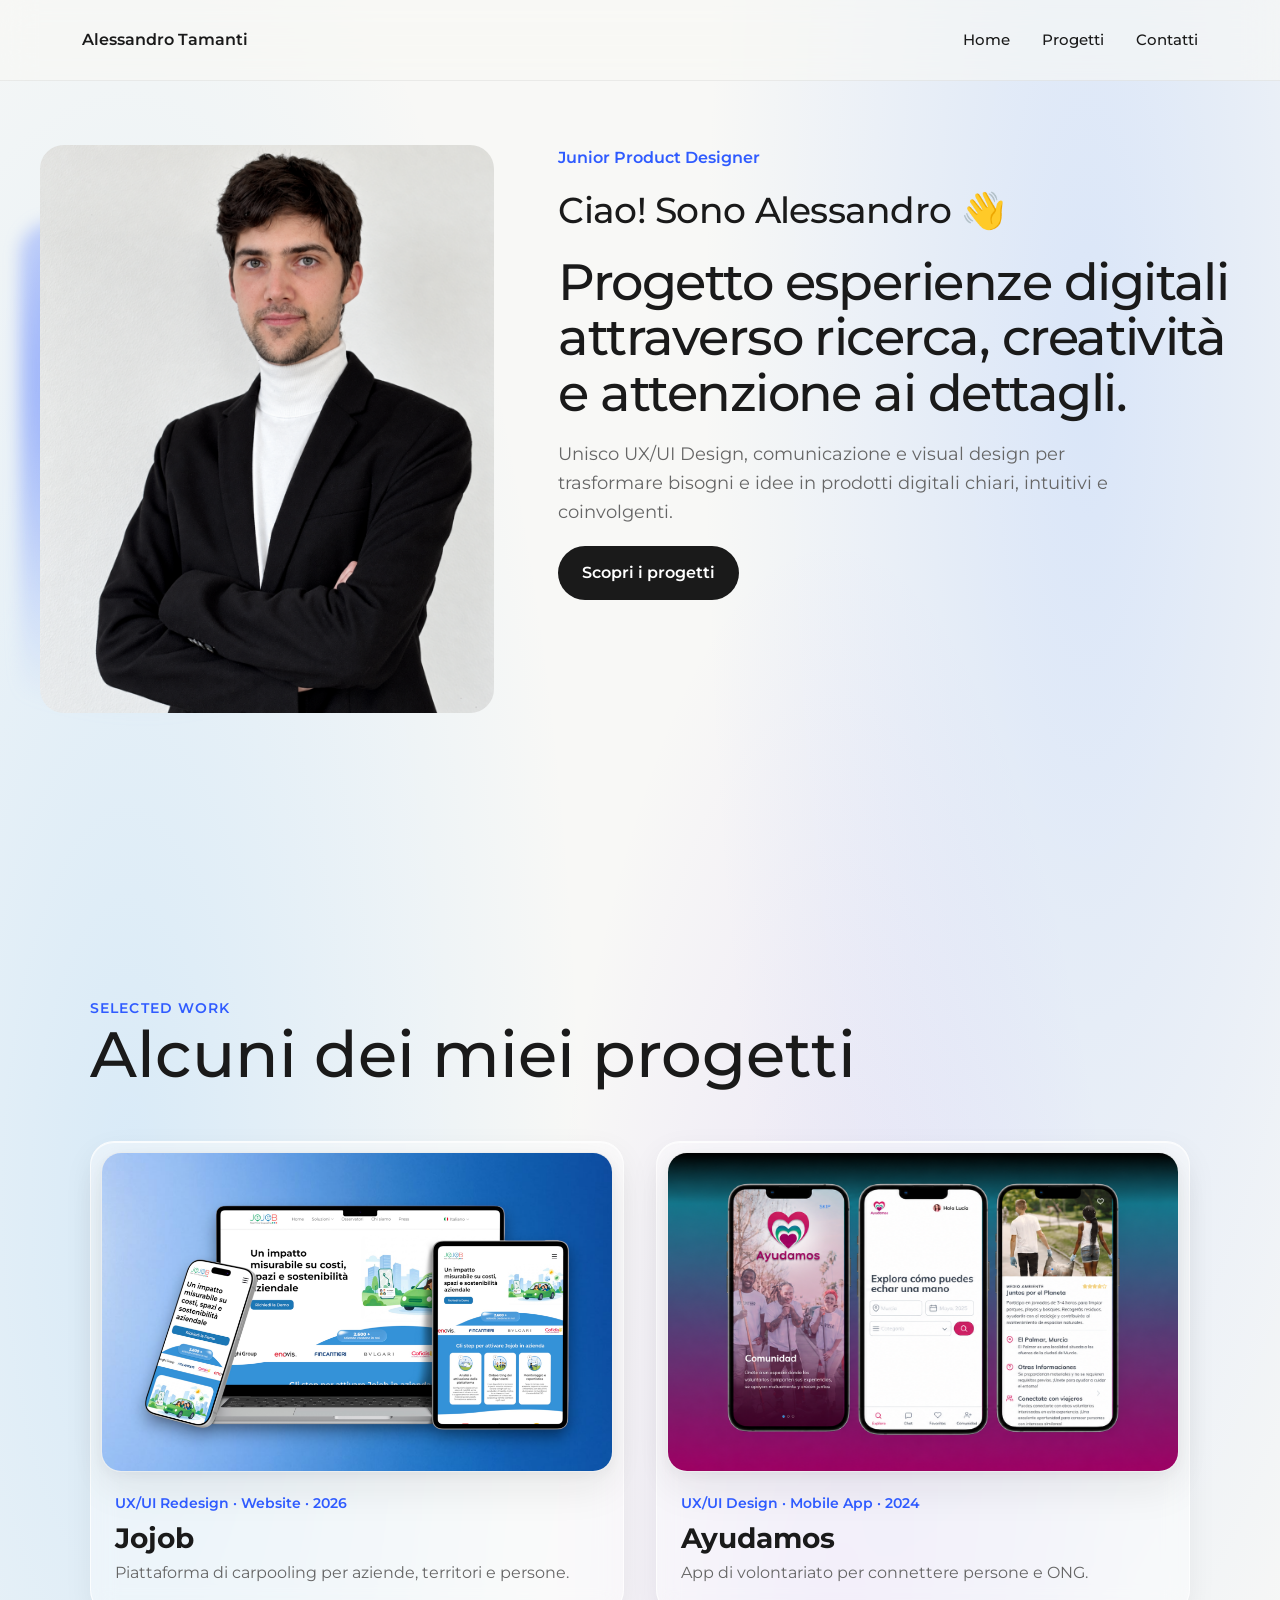
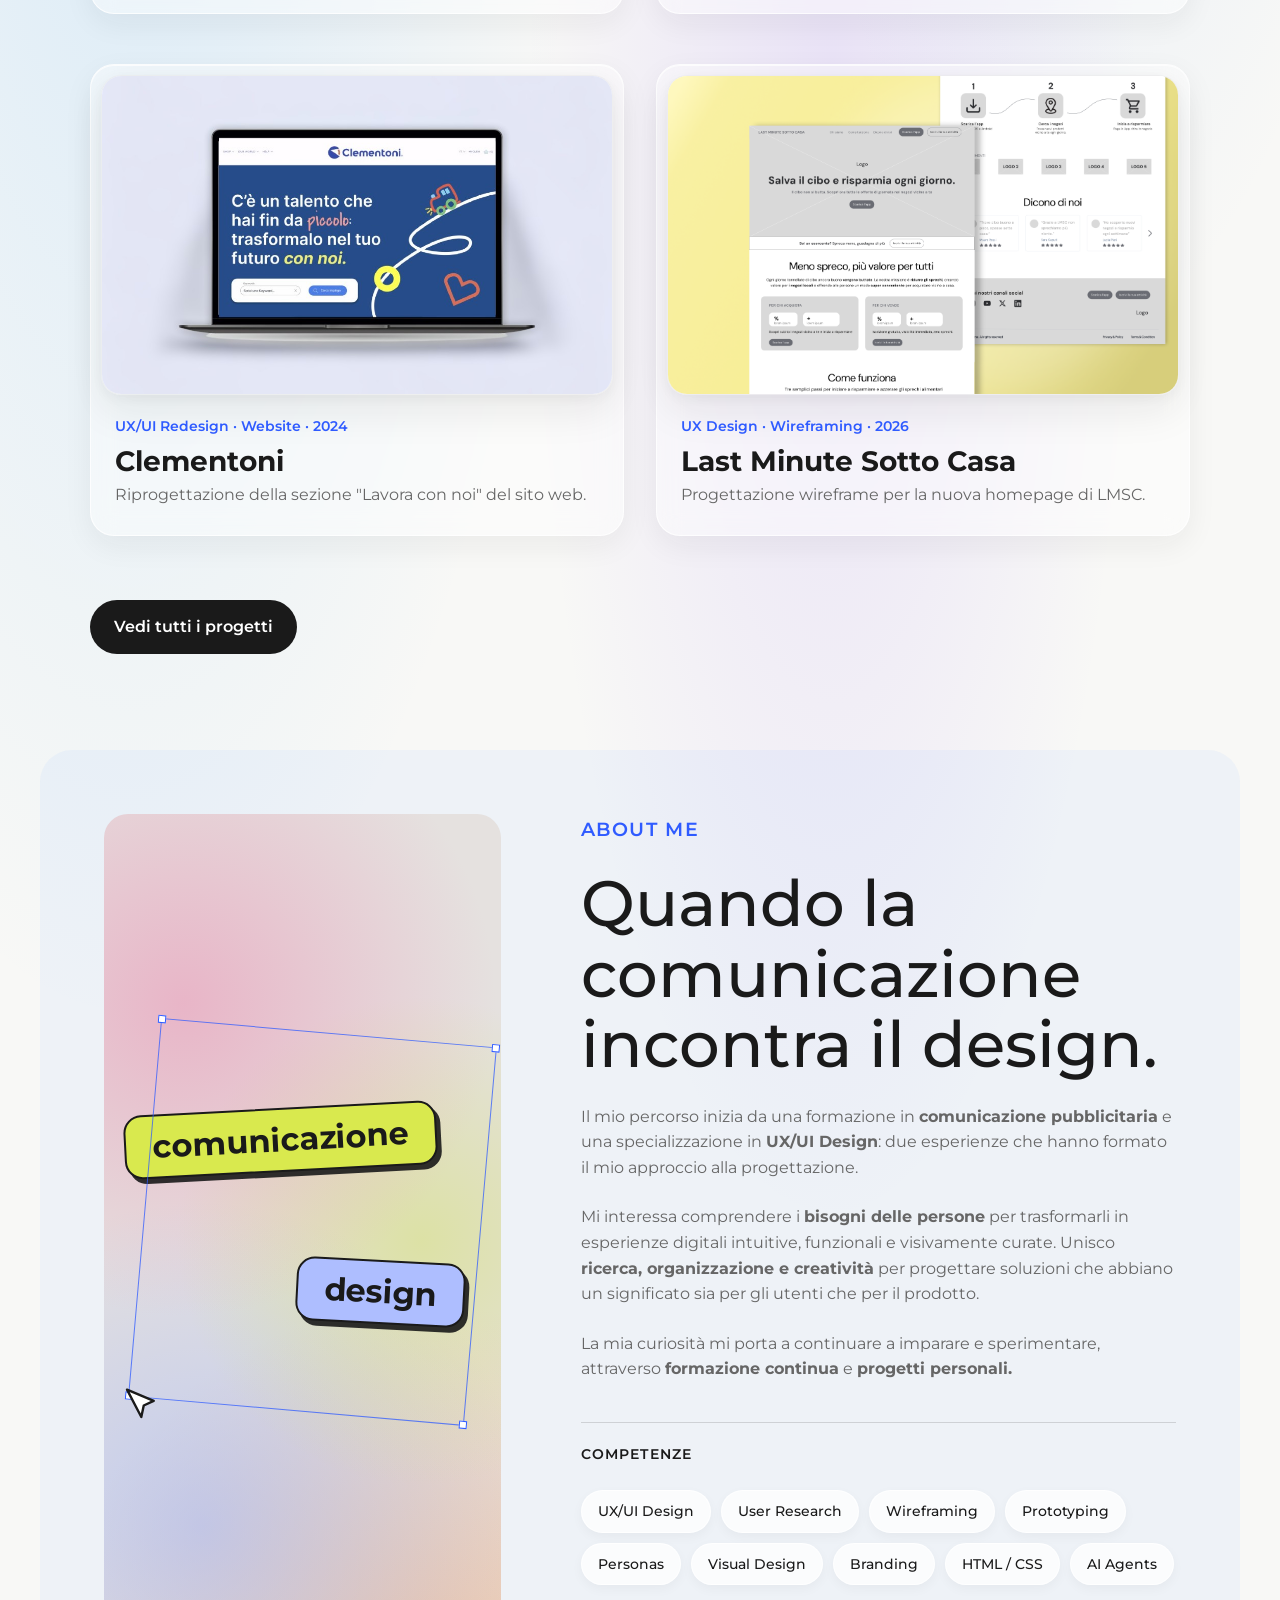
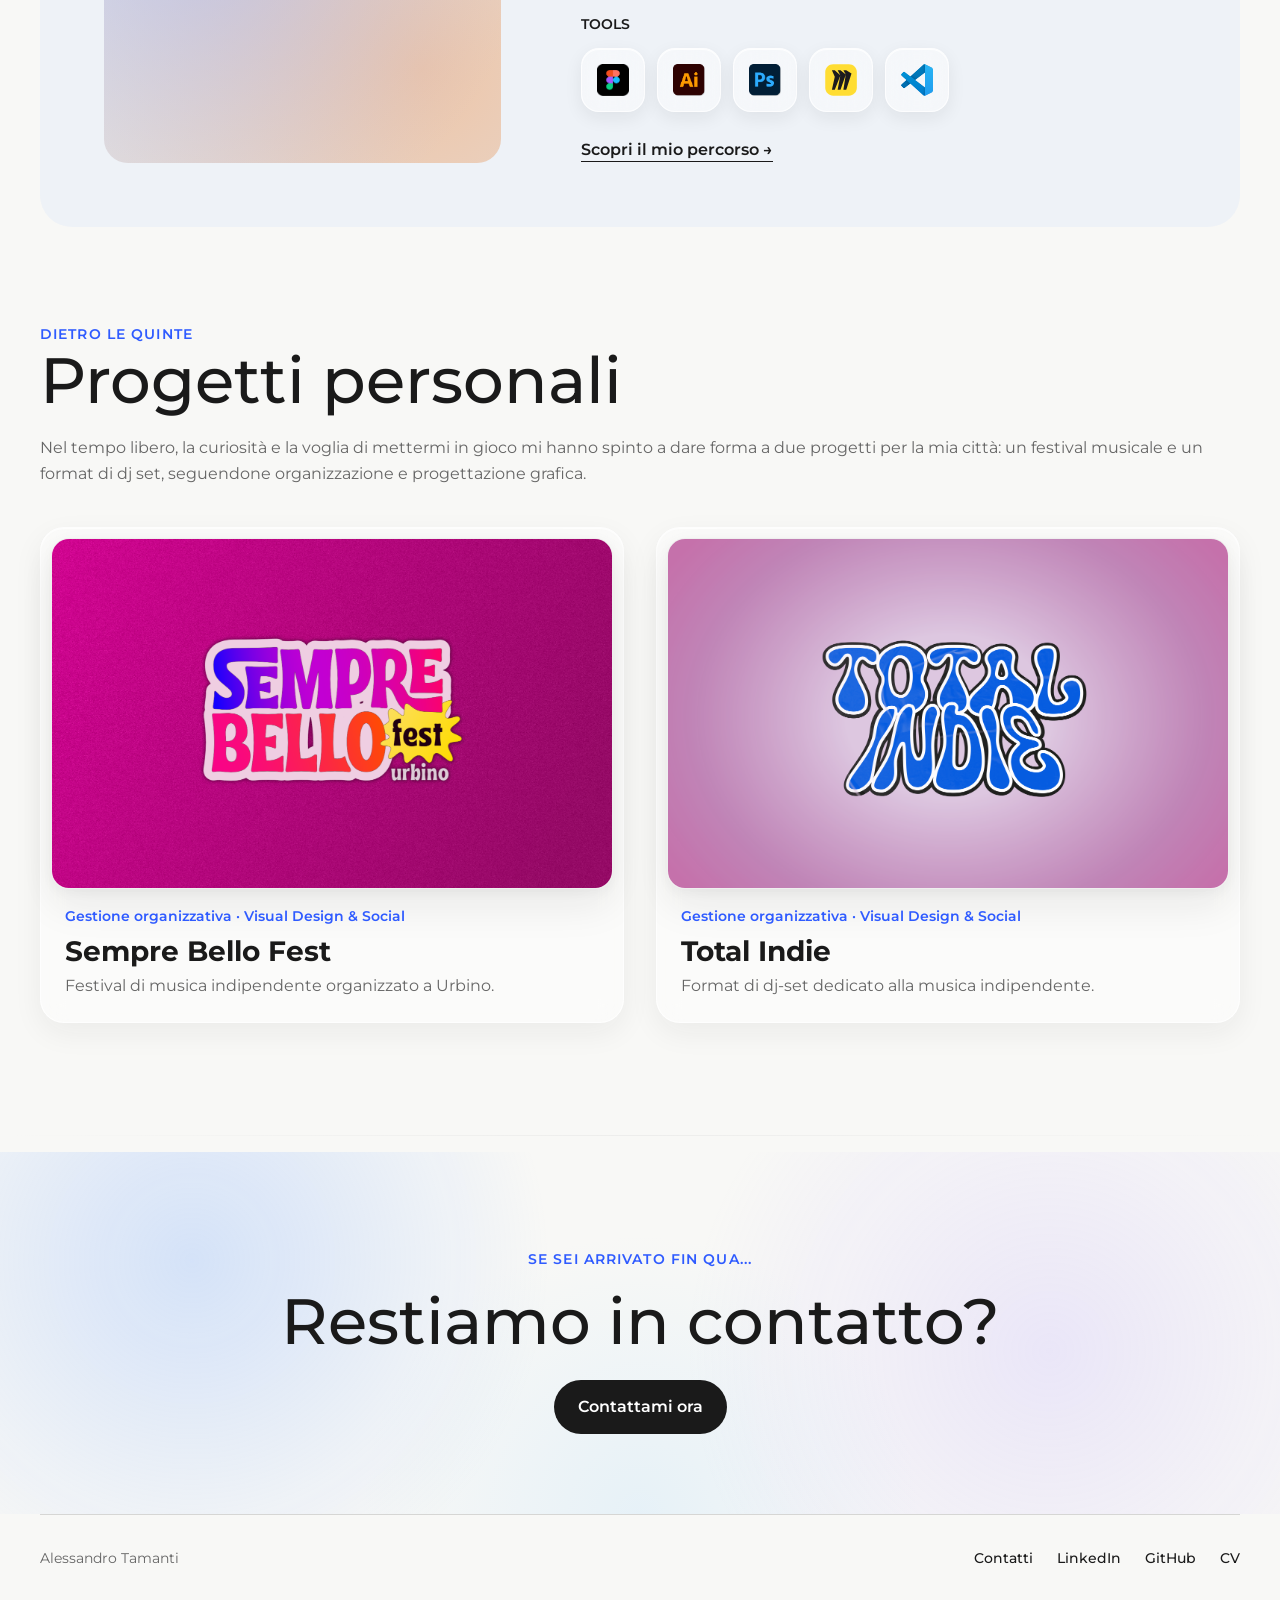
==== index.html @ 97c37323 "Prima versione portfolio" ====
<!DOCTYPE html>
<html lang="it">

<head>
    <meta charset="UTF-8">
    <meta name="viewport" content="width=device-width, initial-scale=1.0">

    <title>Alessandro Tamanti | Product Designer</title>

    <meta name="description"
        content="Portfolio di Alessandro Tamanti, Product Designer con background in comunicazione, UX/UI Design e visual communication.">

    <!-- Favicon -->
    <link rel="icon" type="image/png" href="favicon/favicon.svg">

    <!-- Bootstrap -->
    <link href="https://cdn.jsdelivr.net/npm/bootstrap@5.3.8/dist/css/bootstrap.min.css" rel="stylesheet">

    <!-- Il nostro CSS -->
    <link rel="stylesheet" href="css/style.css">

    <!-- Open Graph -->
    <meta property="og:title" content="Alessandro Tamanti | Product Designer">
    <meta property="og:description"
        content="Portfolio di Alessandro Tamanti, Product Designer con background in comunicazione e UX/UI Design.">
    <meta property="og:type" content="website">
    <meta property="og:image" content="images/og-image.jpg">
</head>

<body>

    <!-- HEADER -->
    <header>

       <nav>

    <div class="container">

        <a href="index.html" class="logo">
            Alessandro Tamanti
        </a>

        <input type="checkbox" id="menu-toggle" class="menu-checkbox">

         <label for="menu-toggle" class="menu-toggle" aria-label="Apri menu">
    <span class="menu-open">☰</span>
    <span class="menu-close">×</span>
</label>

        <div class="nav-links">
            <a href="index.html">Home</a>
            <a href="progetti.html">Progetti</a>
            <a href="contatti.html">Contatti</a>
        </div>

    </div>

</nav>

    </header>

    <!-- MAIN -->
    <main>

        <!-- HERO -->
<section class="hero">
           
    <div class="hero-image">
                <img src="immagini/foto-portfolio.png"; alt="Alessandro Tamanti">
            </div>

           
     <div class="hero-content">

    <p class="eyebrow">Junior Product Designer</p>

    <p class="hero-intro">
        Ciao! Sono Alessandro <span class="wave">👋</span>
    </p>

    <h1>
        Progetto esperienze digitali attraverso ricerca,
        creatività e attenzione ai dettagli.
    </h1>

    <p class="hero-description">
        Unisco UX/UI Design, comunicazione e visual design per trasformare
        bisogni e idee in prodotti digitali chiari, intuitivi e coinvolgenti.
    </p>

    <a href="progetti.html" class="button">
        Scopri i progetti
    </a>

</div>
        </section>

    </div>



        <!-- SELECTED PROJECTS -->
        <section class="selected-projects">

            <div class="section-heading">
                <p class="eyebrow">Selected work</p>

                <h2>
                    Alcuni dei miei progetti
                </h2>
            <br>
            <br>
            </div>


            <div class="projects-grid">

                <!-- JOJOB -->
                <article class="project-card">

                    <a href="progetti/jojob.html">

                        <div class="project-image">
                            <img src="immagini/mockup-jojob.png"
                                alt="Interfaccia del progetto Jojob">
                        </div>

                        <div class="project-info">

                            <p class="project-category">
                                UX/UI Redesign · Website · 2026
                            </p>

                            <h3>
                               <strong>Jojob</strong> 
                            </h3>

                            <p>
                                Piattaforma di carpooling per aziende, territori e persone.
                            </p>

                        </div>

                    </a>

                </article>


                <!-- AYUDAMOS -->
                <article class="project-card">

                    <a href="progetti/ayudamos.html">

                        <div class="project-image">
                            <img src="immagini/ayudamos-mockup.png"
                                alt="Interfaccia del progetto Ayudamos">
                        </div>

                        <div class="project-info">

                            <p class="project-category">
                                UX/UI Design · Mobile App · 2024
                            </p>

                            <h3>
                                <strong>Ayudamos</strong>
                            </h3>

                            <p>
                                App di volontariato per connettere persone e ONG.
                            </p>

                        </div>

                    </a>

                </article>


                <!-- CLEMENTONI -->
                <article class="project-card">

                    <a href="progetti/clementoni.html">

                        <div class="project-image">
                            <img src="immagini/clementoni-mockup1.png"
                                alt="Interfaccia del progetto Clementoni">
                        </div>

                        <div class="project-info">

                            <p class="project-category">
                                UX/UI Redesign · Website · 2024
                            </p>

                            <h3>
                                <strong>Clementoni</strong>
                            </h3>

                            <p>
                                Riprogettazione della sezione "Lavora con noi" del sito web.
                            </p>

                        </div>

                    </a>

                </article>


                <!-- LMSC -->
                <article class="project-card">

                    <a href="progetti/lmsc.html">

                        <div class="project-image">
                            <img src="immagini/LMSC-mockup.png"
                                alt="Interfaccia del progetto LMSC">
                        </div>

                        <div class="project-info">

                            <p class="project-category">
                                UX Design · Wireframing · 2026
                            </p>

                            <h3>
                                <strong>Last Minute Sotto Casa</strong> 
                            </h3>

                            <p>
                                Progettazione wireframe per la nuova homepage di LMSC.
                            </p>

                        </div>

                    </a>

                </article>

            </div>

            <div class="section-button">
                <a href="progetti.html" class="button">
                    Vedi tutti i progetti
                </a>
            </div>

        </section>


        <!-- ABOUT -->
        <section class="about">

            <div class="about-visual">

    <div class="about-tag about-tag-communication">
        comunicazione
    </div>

    <div class="about-tag about-tag-design">
        design
    </div>

    <div class="about-cursor" aria-hidden="true">
        <svg viewBox="0 0 32 32">
            <path
                d="M5 3L25 17L16 19L12 28L5 3Z"
                fill="white"
                stroke="#1A1A1A"
                stroke-width="2"
                stroke-linejoin="round"
            />
        </svg>
    </div>

    <div class="figma-selection" aria-hidden="true">
        <span></span>
        <span></span>
        <span></span>
        <span></span>
    </div>

</div>

            <div class="about-content">

                <p class="eyebrow">About me</p>

                <h2>
                Quando la comunicazione incontra il design.
                </h2>

                <p>
                    Il mio percorso inizia da una formazione in <strong>comunicazione pubblicitaria</strong> e una specializzazione in <strong>UX/UI Design</strong>: due esperienze che hanno formato il mio approccio alla progettazione.
                </p>

                <p>
                    Mi interessa comprendere i <strong>bisogni delle persone</strong> per trasformarli
                    in esperienze digitali intuitive, funzionali e visivamente curate.
                    Unisco <strong>ricerca, organizzazione e creatività</strong> per progettare soluzioni
                    che abbiano un significato sia per gli utenti che per il prodotto.
                </p>

                <p>
                    La mia curiosità mi porta a continuare a imparare e sperimentare,
                    attraverso <strong>formazione continua</strong> e <strong>progetti personali.</strong>
                </p>


                <!-- SKILLS INSERITE NELL'ABOUT -->

                <div class="skills">

    <h3>Competenze</h3>

    <div class="about-skills">
        <span class="skill-chip">UX/UI Design</span>
        <span class="skill-chip">User Research</span>
        <span class="skill-chip">Wireframing</span>
        <span class="skill-chip">Prototyping</span>
        <span class="skill-chip">Personas</span>
        <span class="skill-chip">Visual Design</span>
        <span class="skill-chip">Branding</span>
        <span class="skill-chip">HTML / CSS</span>
        <span class="skill-chip">AI Agents</span>
    </div>

    <div class="about-tools">

    <p class="tools-title">TOOLS</p>

    <div class="tools-list">

        <div class="tool-icon">
            <img src="immagini/figma-icon.png" alt="Figma">
        </div>

        <div class="tool-icon">
            <img src="immagini/illustrator-icon.png" alt="Adobe Illustrator">
        </div>

        <div class="tool-icon">
            <img src="immagini/photoshop-icon.png" alt="Adobe Photoshop">
        </div>

        <div class="tool-icon">
            <img src="immagini/Miro-Icon.svg" alt="Miro">
        </div>

        <div class="tool-icon">
            <img src="immagini/VSC-icon.svg" alt="Visual Studio Code">
        </div>

    </div>

    <br>

</div>

                <a href="cv.html" class="text-link">
                    Scopri il mio percorso →
                </a>

            </div>

        </section>


</div>


        <!-- PERSONAL PROJECTS -->
<section class="personal-projects">

    <div class="section-heading">

        <p class="eyebrow">Dietro le quinte</p>

        <h2>
        Progetti personali
        </h2>

        <p>
            Nel tempo libero, la curiosità e la voglia di mettermi in gioco mi hanno spinto a dare forma a due progetti per la mia città: un festival musicale e un format di dj set, seguendone organizzazione e progettazione grafica.
        </p>


    </div>


    <div class="personal-projects-grid">

        <!-- SEMPRE BELLO FEST -->
        <article class="personal-project-card">
            

            <div class="personal-project-image">
                <img
                    src="immagini/semprebello-fest-23.png"
                    alt="Sempre Bello Fest">
            </div>

            <div class="personal-project-info">

                <p class="project-category">
                    Gestione organizzativa · Visual Design & Social
                </p>

                <h3>
                    <strong>Sempre Bello Fest</strong>
                </h3>

                <p>
                    Festival di musica indipendente organizzato a Urbino.
                </p>

            </div>

        </article>


        <!-- TOTAL INDIE -->
        <article class="personal-project-card">
    

            <div class="personal-project-image">
                <img
                    src="immagini/total-indie-24.png"
                    alt="Total Indie">
            </div>

            <div class="personal-project-info">

                <p class="project-category">
                Gestione organizzativa · Visual Design & Social
                </p>

                <h3>
                   <strong>Total Indie</strong> 
                </h3>

                <p>
                    Format di dj-set dedicato alla musica indipendente.
            
                </p>

            </div>

        </article>

    </div>

</section>

 <hr class="hr-sfumata">

        <!-- CTA -->
        <section class="contact-cta">

            <p class="eyebrow">Se sei arrivato fin qua...</p>

            <h2> Restiamo in contatto? </h2>

            <a href="contatti.html" class="button">
                Contattami ora
            </a>

        </section>

    </main>


    <!-- FOOTER -->
    <footer class="footer">

    <div class="footer-content">

        <p class="footer-copyright">
        Alessandro Tamanti
        </p>

        <div class="footer-links">
            <a href="contatti.html">Contatti</a>

            <a
                href="https://www.linkedin.com/in/alessandro-tamanti-885a18277/"
                target="_blank"
                rel="noopener noreferrer">
                LinkedIn
            </a>

            <a href="#" target="_blank" rel="noopener noreferrer">
                GitHub
            </a>

            <a href="documents/cv-alessandro-tamanti.pdf" download>
                CV
            </a>
        </div>

    </div>

</footer>
---- css/style.css ----
@import url("https://fonts.googleapis.com/css2?family=Montserrat:wght@400;500;600;700&display=swap");
/* =========================
   VARIABILI
   ========================= */
/* =========================
   RESET
   ========================= */
* {
  margin: 0;
  padding: 0;
  box-sizing: border-box;
}

html {
  scroll-behavior: smooth;
}

header {
  position: sticky;
  top: 0;
  z-index: 1000;
  background-color: rgba(248, 248, 246, 0.6);
  backdrop-filter: blur(16px);
  -webkit-backdrop-filter: blur(16px);
  border-bottom: 1px solid rgba(26, 26, 26, 0.06);
}

body {
  font-family: "Montserrat", sans-serif;
  color: #1A1A1A;
  /* =========================
  CONTACT PAGE
  ========================= */
}
body .contact-page {
  width: min(100% - 40px, 1200px);
  margin-inline: auto;
  min-height: calc(100vh - 80px);
  display: grid;
  grid-template-columns: 1fr 1fr;
  align-items: center;
  gap: 80px;
  padding: 80px 0;
}
body {
  /* COLONNA SINISTRA */
}
body .contact-intro {
  display: flex;
  flex-direction: column;
  align-items: flex-start;
}
body .contact-intro .eyebrow {
  margin-bottom: 12px;
}
body .contact-intro h1 {
  font-size: clamp(2.75rem, 4vw, 4rem);
  line-height: 1.08;
  letter-spacing: -0.03em;
  margin-bottom: 20px;
}
body .contact-description {
  max-width: 520px;
  font-size: 1.25rem;
  line-height: 1.55;
}
body {
  /* COLONNA DESTRA */
}
body .contact-details {
  display: flex;
  flex-direction: column;
  align-items: flex-start;
  gap: 32px;
}
body .contact-item {
  display: flex;
  flex-direction: column;
  gap: 6px;
}
body .contact-label {
  color: #2F5BFF;
  font-size: 0.875rem;
  font-weight: 600;
  text-transform: uppercase;
  letter-spacing: 0.08em;
}
body .contact-item a {
  color: #1A1A1A;
  font-size: 1.5rem;
  font-weight: 600;
  line-height: 1.25;
  letter-spacing: -0.02em;
  transition: color 0.2s ease;
}
body .contact-item a:hover {
  color: #2F5BFF;
}
body .contact-details .button {
  margin-top: 8px;
}
body {
  /* =========================
     CONTACT PAGE - MOBILE
     ========================= */
}
@media (max-width: 767px) {
  body .contact-page {
    min-height: auto;
    display: flex;
    flex-direction: column;
    align-items: stretch;
    gap: 56px;
    padding: 64px 0 80px;
  }
  body .contact-intro h1 {
    font-size: 2.75rem;
  }
  body .contact-description {
    font-size: 1.125rem;
  }
  body .contact-item a {
    font-size: 1.4rem;
  }
}
body {
  background: radial-gradient(ellipse at 85% 8%, rgba(120, 170, 255, 0.24) 0%, transparent 25%), radial-gradient(ellipse at 10% 25%, rgba(71, 170, 255, 0.18) 0%, transparent 28%), radial-gradient(ellipse at 65% 35%, rgba(139, 92, 246, 0.14) 0%, transparent 26%), #F8F8F6;
  font-size: 16px;
  line-height: 1.6;
}

img {
  max-width: 100%;
  display: block;
}

a {
  color: inherit;
  text-decoration: none;
}

/* =========================
   CONTAINER
   ========================= */
.container {
  width: min(100% - 40px, 1200px);
  margin-inline: auto;
}

/* =========================
   TIPOGRAFIA
   ========================= */
h1,
h2,
h3,
p {
  margin: 0;
}

h1,
h2,
h3 {
  line-height: 1.1;
}

h1 {
  font-size: clamp(3rem, 7vw, 6.5rem);
}

h2 {
  font-size: clamp(2.2rem, 5vw, 4rem);
}

h3 {
  font-size: 1.5rem;
}

p {
  color: #666666;
}

/* =========================
   BUTTON
   ========================= */
.button {
  display: inline-block;
  padding: 14px 24px;
  background-color: #1A1A1A;
  color: #FFFFFF;
  border-radius: 50px;
  font-weight: 600;
  transition: transform 0.2s ease, background-color 0.2s ease;
}

.button:hover {
  transform: translateY(-2px);
  background-color: #2F5BFF;
}

/* =========================
   EYEBROW
   ========================= */
.eyebrow {
  color: #2F5BFF;
  font-size: 0.875rem;
  font-weight: 600;
  text-transform: uppercase;
  letter-spacing: 0.08em;
}

/* =========================
   NAVBAR
   ========================= */
nav .container {
  min-height: 80px;
  display: flex;
  align-items: center;
  justify-content: space-between;
}

.logo {
  font-size: 1rem;
  font-weight: 600;
  white-space: nowrap;
}

.nav-links {
  display: flex;
  align-items: center;
  gap: 32px;
}

.nav-links a {
  font-size: 0.95rem;
  font-weight: 500;
  transition: color 0.2s ease;
}

.nav-links a:hover {
  color: #2F5BFF;
}

.menu-toggle {
  display: none;
  border: none;
  background: none;
  font-size: 1.5rem;
  cursor: pointer;
}

.menu-checkbox {
  display: none;
}

.menu-close {
  display: none;
}

/* =========================
   NAVBAR - MOBILE
   ========================= */
@media (max-width: 767px) {
  nav .container {
    min-height: 64px;
    position: relative;
  }
  .logo {
    font-size: 0.95rem;
  }
  .menu-toggle {
    display: flex;
    align-items: center;
    justify-content: center;
    font-size: 1.75rem;
    line-height: 1;
    cursor: pointer;
  }
  .nav-links {
    display: none;
    position: absolute;
    top: 64px;
    left: 0;
    width: 100%;
    flex-direction: column;
    align-items: flex-start;
    gap: 8px;
    padding: 16px 0 24px;
    background-color: #F8F8F6;
  }
  .nav-links a {
    width: 100%;
    padding: 12px 0;
    font-size: 1.125rem;
    font-weight: 500;
  }
  .menu-checkbox:checked ~ .nav-links {
    display: flex;
  }
  .menu-checkbox:checked + .menu-toggle .menu-open {
    display: none;
  }
  .menu-checkbox:checked + .menu-toggle .menu-close {
    display: inline;
  }
}
/* =========================
   HERO - MOBILE
   ========================= */
@media (max-width: 767px) {
  .hero {
    min-height: auto;
    grid-template-columns: 1fr;
    gap: 40px;
    padding: 40px 0 64px;
  }
  .hero-content {
    order: 1;
    gap: 20px;
  }
  .hero-image {
    order: 2;
    aspect-ratio: 4/3;
    border-radius: 16px;
  }
  .hero h1 {
    font-size: clamp(2.5rem, 11vw, 3.5rem);
  }
  .hero-description {
    font-size: 1rem;
  }
}
/* =========================
   HERO
   ========================= */
.hero {
  width: min(100% - 40px, 1200px);
  margin-inline: auto;
  min-height: calc(100vh - 80px);
  display: grid;
  grid-template-columns: 0.8fr 1.2fr;
  align-items: start;
  padding-top: 80px;
  gap: 64px;
  padding: 64px 0;
}

.hero .eyebrow {
  text-transform: none;
  letter-spacing: 0;
  font-size: 1rem;
}

.hero-image {
  position: relative;
  width: 100%;
  aspect-ratio: 4/5;
  overflow: visible;
  border-radius: 24px;
}

.hero-image::before {
  content: "";
  position: absolute;
  width: 90%;
  height: 90%;
  left: -20px;
  bottom: -20px;
  border-radius: 32px;
  background: radial-gradient(circle at 30% 30%, rgba(47, 91, 255, 0.55), rgba(140, 170, 255, 0.25) 55%, transparent 75%);
  filter: blur(8px);
  z-index: -1;
}

.hero-image img {
  width: 100%;
  height: 100%;
  -o-object-fit: cover;
     object-fit: cover;
  border-radius: 24px;
}

.hero-content {
  display: flex;
  flex-direction: column;
  align-items: flex-start;
  gap: 20px;
}

.hero-intro {
  font-size: clamp(1.75rem, 2.8vw, 2.75rem);
  font-weight: 500;
  line-height: 1.1;
  letter-spacing: -0.02em;
  margin-bottom: 4px;
  color: #1A1A1A;
}

.hero h1 {
  font-size: clamp(2.75rem, 4vw, 4rem);
  max-width: 800px;
  letter-spacing: -0.03em;
  line-height: 1.08;
}

.hero-description {
  max-width: 600px;
  font-size: 1.125rem;
}

@media (max-width: 767px) {
  .hero {
    display: flex;
    flex-direction: column;
    gap: 40px;
  }
  .hero-content {
    order: 1;
  }
  .hero-image {
    order: 2;
  }
}
/* =========================
   SELECTED PROJECTS
   ========================= */
.selected-projects {
  width: min(100% - 40px, 1100px);
  margin-inline: auto;
  padding-top: 96px;
  padding-bottom: 96px;
}

.project-card {
  padding: 10px;
  border-radius: 24px;
  background: rgba(255, 255, 255, 0.42);
  border: 1px solid rgba(255, 255, 255, 0.75);
  backdrop-filter: blur(12px);
  -webkit-backdrop-filter: blur(12px);
  box-shadow: inset 0 1px 0 rgba(255, 255, 255, 0.8), 0 10px 30px rgba(26, 26, 26, 0.06);
  transition: transform 0.3s ease, box-shadow 0.3s ease;
}

.projects-grid {
  display: grid;
  grid-template-columns: repeat(2, 1fr);
  gap: 50px 32px;
}

.project-card a {
  display: block;
}

.project-image {
  border-radius: 18px;
  margin-bottom: 0;
}

.project-image img {
  width: 100%;
  height: 100%;
  -o-object-fit: cover;
     object-fit: cover;
  transition: transform 0.4s ease;
}

.project-info {
  padding: 0 14px 18px;
}

.project-category {
  color: #2F5BFF;
  font-size: 0.875rem;
  font-weight: 600;
  margin-bottom: 8px;
}

.project-info h3 {
  font-size: 1.75rem;
  line-height: 1.15;
  margin-bottom: 6px;
}

.project-info p:last-child {
  max-width: 520px;
  line-height: 1.6;
}

.project-card:hover .project-image img {
  transform: translateY(-4px);
  box-shadow: 0 8px 20px rgba(26, 26, 26, 0.06), 0 24px 50px rgba(26, 26, 26, 0.12);
}

.project-card:hover {
  transform: translateY(-4px);
  box-shadow: 0 14px 40px rgba(26, 26, 26, 0.1);
}

.project-card:hover .project-image img {
  transform: scale(1.025);
}

.section-button {
  margin-top: 64px;
}

/* =========================
   SELECTED PROJECTS - MOBILE
   ========================= */
@media (max-width: 767px) {
  .selected-projects {
    padding-top: 64px;
    padding-bottom: 64px;
  }
  .section-heading {
    margin-bottom: 40px;
  }
  .projects-grid {
    grid-template-columns: 1fr;
    gap: 48px;
  }
  .project-image {
    border-radius: 16px;
    margin-bottom: 20px;
  }
  .project-info h3 {
    font-size: 1.5rem;
  }
  .section-button {
    margin-top: 48px;
  }
}
/* =========================
   ABOUT
   ========================= */
.about {
  width: min(100% - 40px, 1200px);
  margin-inline: auto;
  display: grid;
  grid-template-columns: 0.8fr 1.2fr;
  align-items: center;
  gap: 80px;
  padding: 64px;
  background: rgba(120, 170, 255, 0.08);
  border-radius: 32px;
}

.about .eyebrow {
  font-size: 1.2rem;
}

.about-visual {
  position: relative;
  width: 100%;
  height: 100%;
  min-height: 520px;
  overflow: hidden;
  border-radius: 24px;
  background: radial-gradient(circle at 20% 20%, rgba(235, 145, 180, 0.55), transparent 38%), radial-gradient(circle at 80% 45%, rgba(210, 225, 95, 0.45), transparent 40%), radial-gradient(circle at 25% 75%, rgba(150, 175, 255, 0.45), transparent 42%), radial-gradient(circle at 80% 90%, rgba(245, 170, 115, 0.5), transparent 40%), #e5e1df;
}

.about-tag {
  position: absolute;
  z-index: 2;
  padding: 14px 26px;
  border: 2px solid #1A1A1A;
  border-radius: 18px;
  color: #1A1A1A;
  font-size: clamp(1.5rem, 2.5vw, 2.5rem);
  font-weight: 700;
  line-height: 1;
  box-shadow: 4px 5px 0 rgba(26, 26, 26, 0.9);
}

.about-tag-communication {
  top: 31%;
  left: 5%;
  background: #d9e94e;
  transform: rotate(-3deg);
}

.about-tag-design {
  top: 47%;
  right: 9%;
  background: #aebeff;
  transform: rotate(3deg);
}

.about-cursor {
  position: absolute;
  z-index: 4;
  width: 38px;
  height: 38px;
  top: 60%;
  left: 5%;
  transform: rotate(-12deg);
}

.about-cursor svg {
  width: 100%;
  height: 100%;
}

.figma-selection {
  position: absolute;
  z-index: 3;
  width: 85%;
  height: 40%;
  left: 10%;
  top: 23%;
  border: 1.5px solid rgba(47, 91, 255, 0.75);
  transform: rotate(5deg);
  pointer-events: none;
}

.figma-selection span {
  position: absolute;
  width: 8px;
  height: 8px;
  background: white;
  border: 1.5px solid #2F5BFF;
}

.figma-selection span:nth-child(1) {
  top: -4px;
  left: -4px;
}

.figma-selection span:nth-child(2) {
  top: -4px;
  right: -4px;
}

.figma-selection span:nth-child(3) {
  bottom: -4px;
  left: -4px;
}

.figma-selection span:nth-child(4) {
  right: -4px;
  bottom: -4px;
}

.about-content {
  display: flex;
  flex-direction: column;
  align-items: flex-start;
  gap: 24px;
}

.about-content > p {
  max-width: 650px;
}

.about-content h2 {
  max-width: 700px;
}

.skills {
  margin-top: 16px;
  padding-top: 24px;
  border-top: 1px solid rgba(26, 26, 26, 0.15);
}

.skills h3 {
  margin-bottom: 12px;
  font-size: 0.875rem;
  font-weight: 600;
  text-transform: uppercase;
  letter-spacing: 0.08em;
}

.skills p + p {
  margin-top: 8px;
}

.text-link {
  font-weight: 600;
  border-bottom: 1px solid #1A1A1A;
  padding-bottom: 2px;
  transition: color 0.2s ease, border-color 0.2s ease;
}

.text-link:hover {
  color: #2F5BFF;
  border-color: #2F5BFF;
}

.about-skills {
  display: flex;
  flex-wrap: wrap;
  gap: 10px;
  margin-top: 28px;
}

.skill-chip {
  display: inline-flex;
  align-items: center;
  padding: 9px 16px;
  background: rgba(255, 255, 255, 0.75);
  border: 1px solid rgba(255, 255, 255, 0.9);
  border-radius: 50px;
  color: #1A1A1A;
  font-size: 0.875rem;
  font-weight: 500;
  box-shadow: 0 4px 12px rgba(26, 26, 26, 0.04);
}

.about-tools {
  margin-top: 28px;
}

.tools-title {
  margin-bottom: 12px;
  color: #1A1A1A;
  font-size: 0.875rem;
  font-weight: 600;
}

.tools-list {
  display: flex;
  align-items: center;
  gap: 12px;
}

.tool-icon {
  width: 64px;
  height: 64px;
  display: flex;
  align-items: center;
  justify-content: center;
  border-radius: 18px;
  background: rgba(255, 255, 255, 0.42);
  border: 1px solid rgba(255, 255, 255, 0.75);
  box-shadow: inset 0 1px 0 rgba(255, 255, 255, 0.8), 0 6px 18px rgba(26, 26, 26, 0.07);
  backdrop-filter: blur(14px);
  -webkit-backdrop-filter: blur(14px);
}

.tool-icon img {
  width: 32px;
  height: 32px;
  -o-object-fit: contain;
     object-fit: contain;
}

/* =========================
   ABOUT - MOBILE
   ========================= */
@media (max-width: 767px) {
  .about {
    display: flex;
    flex-direction: column;
    align-items: stretch;
    gap: 40px;
    padding: 32px 24px;
    border-radius: 24px;
  }
  .about-content {
    order: 1;
    gap: 20px;
  }
  .about-image {
    order: 2;
    aspect-ratio: 4/3;
    border-radius: 16px;
  }
  .skills {
    margin-top: 8px;
  }
}
.personal-projects {
  width: min(100% - 40px, 1200px);
  margin-inline: auto;
  padding: 96px 0;
}

.personal-projects .section-heading {
  max-width: 1200px;
  margin-bottom: 40px;
}

.personal-projects .section-heading h2 {
  margin-bottom: 20px;
}

.personal-projects .section-heading > p:last-child {
  margin-top: 0;
  max-width: 1200px;
}

.personal-projects-grid {
  display: grid;
  grid-template-columns: repeat(2, 1fr);
  gap: 32px;
}

.personal-project-card {
  width: 100%;
  padding: 10px;
  border-radius: 24px;
  background: rgba(255, 255, 255, 0.42);
  border: 1px solid rgba(255, 255, 255, 0.75);
  backdrop-filter: blur(12px);
  -webkit-backdrop-filter: blur(12px);
  box-shadow: inset 0 1px 0 rgba(255, 255, 255, 0.8), 0 10px 30px rgba(26, 26, 26, 0.06);
  transition: transform 0.3s ease, box-shadow 0.3s ease;
  cursor: pointer;
}

.personal-project-card > a {
  display: block;
  width: 100%;
}

.personal-project-image {
  width: 100%;
  aspect-ratio: 16/10;
  overflow: hidden;
  border-radius: 18px;
  margin-bottom: 0;
  background-color: rgba(255, 255, 255, 0.5);
  border: 1px solid rgba(26, 26, 26, 0.06);
  box-shadow: 0 4px 12px rgba(26, 26, 26, 0.04), 0 16px 40px rgba(26, 26, 26, 0.08);
  transition: box-shadow 0.3s ease;
}

.personal-project-image img {
  width: 100%;
  height: 100%;
  -o-object-fit: cover;
     object-fit: cover;
  display: block;
  transition: transform 0.4s ease;
}

.personal-project-info {
  display: flex;
  flex-direction: column;
  align-items: flex-start;
  padding: 16px 14px 14px;
}

.personal-project-info .project-category {
  color: #2F5BFF;
  font-size: 0.875rem;
  font-weight: 600;
  margin-bottom: 8px;
}

.personal-project-info h3 {
  font-size: 1.75rem;
  line-height: 1.15;
  margin-bottom: 6px;
}

.personal-project-info > p:last-child {
  max-width: 520px;
  line-height: 1.5;
}

.personal-project-card:hover {
  transform: translateY(-4px);
  box-shadow: inset 0 1px 0 rgba(255, 255, 255, 0.8), 0 14px 40px rgba(26, 26, 26, 0.1);
}

.personal-project-card:hover .personal-project-image img {
  transform: scale(1.025);
}

.personal-project-card:hover .personal-project-image {
  box-shadow: 0 8px 20px rgba(26, 26, 26, 0.06), 0 24px 50px rgba(26, 26, 26, 0.12);
}

@media (max-width: 767px) {
  .personal-projects {
    padding: 64px 0;
  }
  .personal-projects .section-heading {
    margin-bottom: 32px;
  }
  .personal-projects-grid {
    grid-template-columns: 1fr;
    gap: 32px;
  }
  .personal-project-card {
    padding: 8px;
    border-radius: 20px;
  }
  .personal-project-image {
    border-radius: 14px;
  }
  .personal-project-info {
    padding: 6px 10px 12px;
  }
  .personal-project-info h3 {
    font-size: 1.5rem;
  }
}
/* =========================
   CONTACT CTA
   ========================= */
.contact-cta {
  width: min(100% - 40px, 1200px);
  margin-inline: auto;
  padding: 96px 0 200px;
  display: flex;
  flex-direction: column;
  justify-content: center;
  align-items: center;
  text-align: center;
}

.contact-cta .eyebrow {
  margin-bottom: 16px;
}

.contact-cta h2 {
  margin-bottom: 24px;
}

.contact-cta > p:not(.eyebrow) {
  max-width: 600px;
  margin-bottom: 32px;
  font-size: 1.125rem;
}

/* =========================
   CONTACT CTA - MOBILE
   ========================= */
@media (max-width: 767px) {
  .contact-cta {
    min-height: auto;
    padding: 80px 0;
  }
  .contact-cta > p:not(.eyebrow) {
    font-size: 1rem;
  }
}
/* =========================
   FOOTER
   ========================= */
.footer {
  width: min(100% - 40px, 1200px);
  margin-inline: auto;
  padding: 32px 0;
  border-top: 1px solid rgba(26, 26, 26, 0.15);
}

.footer-content {
  display: flex;
  align-items: center;
  justify-content: space-between;
  gap: 32px;
}

.footer-copyright {
  font-size: 0.875rem;
}

.footer-links {
  display: flex;
  align-items: center;
  gap: 24px;
}

.footer-links a {
  font-size: 0.875rem;
  font-weight: 500;
  transition: color 0.2s ease;
}

.footer-links a:hover {
  color: #2F5BFF;
}

/* =========================
   FOOTER - MOBILE
   ========================= */
@media (max-width: 767px) {
  .footer {
    padding: 32px 0;
  }
  .footer-content {
    flex-direction: column;
    align-items: flex-start;
    gap: 20px;
  }
  .footer-links {
    flex-wrap: wrap;
    gap: 12px 20px;
  }
}
/* =========================
   CONTACT PAGE
   ========================= */
.contact-page {
  width: min(100% - 40px, 1200px);
  margin-inline: auto;
  min-height: calc(100vh - 80px);
  display: grid;
  grid-template-columns: 1fr 1fr;
  align-items: center;
  gap: 80px;
  padding: 80px 0;
}

/* COLONNA SINISTRA */
.contact-intro {
  display: flex;
  flex-direction: column;
  align-items: flex-start;
}

.contact-intro .eyebrow {
  margin-bottom: 12px;
}

.contact-intro h1 {
  font-size: clamp(2.75rem, 4vw, 4rem);
  line-height: 1.08;
  letter-spacing: -0.03em;
  margin-bottom: 20px;
}

.contact-description {
  max-width: 520px;
  font-size: 1.25rem;
  line-height: 1.55;
}

/* COLONNA DESTRA */
.contact-details {
  display: flex;
  flex-direction: column;
  align-items: flex-start;
  gap: 32px;
}

.contact-item {
  display: flex;
  flex-direction: column;
  gap: 6px;
}

.contact-label {
  color: #2F5BFF;
  font-size: 0.875rem;
  font-weight: 600;
  text-transform: uppercase;
  letter-spacing: 0.08em;
}

.contact-item a {
  color: #1A1A1A;
  font-size: 1.5rem;
  font-weight: 600;
  line-height: 1.25;
  letter-spacing: -0.02em;
  transition: color 0.2s ease;
}

.contact-item a:hover {
  color: #2F5BFF;
  text-decoration: underline;
  text-underline-offset: 4px;
}

.contact-details .button {
  margin-top: 8px;
}

.contact-cta {
  width: 100%;
  position: relative;
  overflow: hidden;
  padding: 96px 0 80px;
  background: radial-gradient(circle at 15% 30%, rgba(120, 170, 255, 0.28) 0%, transparent 32%), radial-gradient(circle at 82% 55%, rgba(180, 160, 255, 0.2) 0%, transparent 34%), radial-gradient(circle at 50% 100%, rgba(150, 210, 255, 0.18) 0%, transparent 38%);
}

.contact-cta-content {
  width: min(100% - 40px, 1200px);
  margin-inline: auto;
  display: flex;
  flex-direction: column;
  align-items: center;
  text-align: center;
}

/* =========================
   CONTACT PAGE - MOBILE
   ========================= */
@media (max-width: 767px) {
  .contact-page {
    min-height: auto;
    display: flex;
    flex-direction: column;
    align-items: stretch;
    gap: 56px;
    padding: 64px 0 80px;
  }
  .contact-intro h1 {
    font-size: 2.75rem;
  }
  .contact-description {
    font-size: 1.125rem;
  }
  .contact-item a {
    font-size: 1.4rem;
  }
}
/* =========================
   PROJECTS PAGE
   ========================= */
.projects-page {
  width: min(100% - 40px, 1200px);
  margin-inline: auto;
  padding: 96px 0 120px;
}

.projects-page-header {
  max-width: 850px;
  margin-bottom: 72px;
}

.projects-page-header .eyebrow {
  margin-bottom: 16px;
  font-size: large;
}

.projects-page-header h1 {
  font-size: clamp(3rem, 5vw, 4.5rem);
  letter-spacing: -0.03em;
  margin-bottom: 24px;
}

.projects-page-description {
  max-width: 700px;
  font-size: 1.125rem;
  line-height: 1.6;
}

/* PROJECTS GRID */
.projects-page-grid {
  display: grid;
  grid-template-columns: repeat(2, minmax(0, 1fr));
  gap: 72px 32px;
}

/* PROJECT CARD */
.project-card {
  width: 100%;
}

.project-card > a {
  display: block;
  width: 100%;
}

.project-image {
  width: 100%;
  aspect-ratio: 16/10;
  overflow: hidden;
  border-radius: 20px;
  margin-bottom: 20px;
  background-color: rgba(255, 255, 255, 0.5);
  border: 1px solid rgba(26, 26, 26, 0.06);
  box-shadow: 0 4px 12px rgba(26, 26, 26, 0.04), 0 16px 40px rgba(26, 26, 26, 0.08);
  transition: box-shadow 0.3s ease;
}

.project-image img {
  width: 100%;
  height: 100%;
  -o-object-fit: cover;
     object-fit: cover;
  display: block;
  transition: transform 0.4s ease;
}

/* PROJECT INFO */
.project-info {
  display: flex;
  flex-direction: column;
  align-items: flex-start;
  gap: 0;
}

.project-category {
  color: #2F5BFF;
  font-size: 0.875rem;
  font-weight: 600;
  margin-bottom: 8px;
}

.project-info h3 {
  font-size: 1.75rem;
  line-height: 1.15;
  margin-bottom: 6px;
}

.project-info > p:last-child {
  max-width: 520px;
  line-height: 1.5;
}

/* PROJECT HOVER */
.project-card:hover .project-image {
  box-shadow: 0 8px 20px rgba(26, 26, 26, 0.06), 0 24px 50px rgba(26, 26, 26, 0.12);
}

.project-card:hover .project-image img {
  transform: scale(1.03);
}

/* =========================
   PROJECTS PAGE - MOBILE
   ========================= */
@media (max-width: 767px) {
  .projects-page {
    padding: 64px 0 80px;
  }
  .projects-page-header {
    margin-bottom: 48px;
  }
  .projects-page-header h1 {
    font-size: 2.75rem;
  }
  .projects-page-description {
    font-size: 1rem;
  }
  .projects-page-grid {
    grid-template-columns: 1fr;
    gap: 48px;
  }
  .project-image {
    border-radius: 16px;
  }
  .project-info h3 {
    font-size: 1.5rem;
  }
}
.hr-sfumata {
  border: none;
  height: 1px;
  background-image: linear-gradient(to right, transparent, #ccc, transparent);
}

.project-case--ayudamos {
  --project-primary: #9d0063;
  --project-secondary: #0c9577;
  --project-primary-soft: rgba(157, 0, 99, 0.01);
  --project-secondary-soft: rgba(12, 149, 119, 0.28);
}

.project-case {
  width: 100%;
}

.project-case {
  width: 100%;
  position: relative;
  background: #f8f8f6;
}

.case-eyebrow {
  color: var(--project-primary);
  font-size: 0.875rem;
  font-weight: 600;
  text-transform: uppercase;
  letter-spacing: 0.08em;
}

.case-hero {
  position: relative;
  isolation: isolate;
  width: min(100% - 80px, 1400px);
  margin-inline: auto;
  display: grid;
  grid-template-columns: minmax(0, 0.95fr) minmax(0, 1.05fr);
  align-items: center;
  gap: 80px;
  padding: 16px 0 72px;
}

.case-hero::before {
  content: "";
  position: absolute;
  z-index: -1;
  top: -100px;
  bottom: -180px;
  left: 50%;
  width: 100vw;
  transform: translateX(-50%);
  background: radial-gradient(ellipse at 88% 18%, var(--project-primary-soft) 0%, transparent 38%), radial-gradient(ellipse at 8% 72%, var(--project-secondary-soft) 0%, transparent 38%);
  -webkit-mask-image: linear-gradient(to bottom, black 0%, black 72%, transparent 100%);
  mask-image: linear-gradient(to bottom, black 0%, black 72%, transparent 100%);
}

.case-hero-intro {
  max-width: 620px;
}

.case-hero .case-eyebrow {
  margin-bottom: 24px;
}

.case-hero h1 {
  font-size: clamp(4rem, 6vw, 6.5rem);
  line-height: 0.95;
  letter-spacing: -0.05em;
  margin-bottom: 32px;
}

.case-hero-description {
  max-width: 560px;
  color: #1A1A1A;
  font-size: clamp(1.25rem, 1.6vw, 1.5rem);
  line-height: 1.5;
  letter-spacing: -0.02em;
}

.case-hero-image {
  width: 100%;
  aspect-ratio: 4/3;
  border-radius: 28px;
  filter: drop-shadow(20px 12px 10px rgba(157, 0, 99, 0.3)) drop-shadow(6px 10px 12px rgba(26, 26, 26, 0.08));
}

.case-hero-image img {
  display: block;
  width: 100%;
  height: 100%;
  -o-object-fit: cover;
     object-fit: cover;
  border-radius: 28px;
}

.case-section {
  width: min(100% - 40px, 1200px);
  margin-inline: auto;
  padding: 112px 0;
}

.case-section-heading {
  max-width: 850px;
  margin-bottom: 56px;
}

.case-section-heading .case-eyebrow {
  margin-bottom: 14px;
}

.case-section-heading h2 {
  font-size: clamp(2.5rem, 4.5vw, 4rem);
  line-height: 1.05;
  letter-spacing: -0.035em;
}

.case-overview {
  position: relative;
}

.case-overview .case-section-heading {
  margin-bottom: 48px;
}

.case-overview-grid {
  display: grid;
  grid-template-columns: repeat(3, 1fr);
  gap: 24px;
}

.case-overview-card {
  position: relative;
  padding: 32px;
  border-radius: 24px;
  background: rgba(255, 255, 255, 0.46);
  border: 1px solid rgba(255, 255, 255, 0.85);
  backdrop-filter: blur(16px);
  -webkit-backdrop-filter: blur(16px);
  box-shadow: inset 0 1px 0 rgba(255, 255, 255, 0.9), 0 10px 30px rgba(26, 26, 26, 0.07);
  overflow: hidden;
}

.case-overview-card::before {
  content: "";
  position: absolute;
  top: 0;
  left: 32px;
  width: 64px;
  height: 4px;
  border-radius: 0 0 8px 8px;
  background: var(--project-primary);
}

.case-overview-card:nth-child(2)::before {
  background: var(--project-secondary);
}

.case-card-number {
  color: var(--project-primary);
  font-size: 0.875rem;
  font-weight: 600;
  margin: 8px 0 8px;
}

.case-overview-card:nth-child(2) .case-card-number {
  color: var(--project-secondary);
}

.case-overview-card h3 {
  color: #1A1A1A;
  font-size: 1.5rem;
  line-height: 1.15;
  margin: 0 0 14px;
}

.case-overview-card > p:last-child {
  color: #666666;
  line-height: 1.55;
  margin: 0;
}

.case-process-list {
  display: grid;
  grid-template-columns: repeat(5, 1fr);
  border-top: 1px solid rgba(26, 26, 26, 0.15);
  border-bottom: 1px solid rgba(26, 26, 26, 0.15);
}

.case-process-step {
  position: relative;
  min-height: 160px;
  display: flex;
  flex-direction: column;
  justify-content: space-between;
  padding: 24px 20px;
}

.case-process-step:not(:last-child) {
  border-right: 1px solid rgba(26, 26, 26, 0.12);
}

.case-process-step span {
  color: var(--project-primary);
  font-size: 0.75rem;
  font-weight: 600;
}

.case-process-step p {
  color: #1A1A1A;
  font-size: 1.125rem;
  font-weight: 600;
}

@media (max-width: 767px) {
  .case-hero {
    padding: 56px 0 64px;
  }
  .case-hero-main {
    grid-template-columns: 1fr;
    gap: 40px;
  }
  .case-hero h1 {
    font-size: clamp(3.5rem, 18vw, 5rem);
    margin-bottom: 24px;
  }
  .case-hero-description {
    font-size: 1.25rem;
  }
  .case-insight {
    grid-template-columns: 1fr;
    gap: 12px;
    padding: 28px 0;
  }
  .case-insight-content {
    grid-template-columns: 1fr;
    gap: 12px;
  }
  .case-project-info {
    grid-template-columns: repeat(2, 1fr);
    gap: 28px 20px;
    margin-top: 40px;
  }
  .case-section {
    padding: 72px 0;
  }
  .case-section-heading {
    margin-bottom: 40px;
  }
  .case-section-heading h2 {
    font-size: 2.5rem;
  }
  .case-overview-grid {
    grid-template-columns: 1fr;
    gap: 16px;
  }
  .case-overview-card {
    min-height: 280px;
    padding: 24px;
  }
  .case-process-list {
    grid-template-columns: 1fr;
  }
  .case-process-step {
    min-height: auto;
    flex-direction: row;
    align-items: center;
    padding: 20px 0;
  }
  .case-process-step:not(:last-child) {
    border-right: none;
    border-bottom: 1px solid rgba(26, 26, 26, 0.12);
  }
  .case-process-step p {
    font-size: 1rem;
  }
  .case-research {
    padding-top: 72px;
  }
  .case-section-description {
    margin-top: 20px;
    font-size: 1rem;
  }
  .case-research-grid {
    grid-template-columns: 1fr;
    gap: 16px;
  }
  .case-research-card {
    min-height: auto;
    padding: 24px;
  }
  .case-research-card--featured {
    min-height: 280px;
  }
  .research-interviews {
    margin-top: 40px;
  }
  .case-persona-layout {
    grid-template-columns: 1fr;
    gap: 32px;
  }
  .case-persona-intro {
    max-width: none;
  }
  .case-persona-visual {
    padding: 12px;
    border-radius: 20px;
  }
  .case-persona-visual img {
    border-radius: 12px;
  }
  .case-journey {
    margin-top: 72px;
  }
  .case-subsection-heading {
    margin-bottom: 28px;
  }
  .case-journey-visual {
    padding: 12px;
    border-radius: 20px;
  }
}
@media (max-width: 767px) and (max-width: 767px) {
  .case-method-block {
    grid-template-columns: 1fr;
    gap: 32px;
  }
  .case-method-copy {
    max-width: none;
  }
  .case-method-visual {
    padding: 12px;
    border-radius: 20px;
  }
}
@media (max-width: 767px) {
  .case-method-block--reverse {
    grid-template-columns: 1fr;
  }
  .case-method-block--reverse .case-method-copy,
  .case-method-block--reverse .case-method-visual {
    order: initial;
  }
}
@media (max-width: 767px) and (max-width: 767px) {
  .case-method-block,
  .case-method-block--reverse {
    grid-template-columns: 1fr;
    gap: 32px;
  }
  .case-method-block + .case-method-block {
    margin-top: 72px;
  }
  .case-method-copy {
    max-width: none;
  }
  .case-method-block--reverse .case-method-visual,
  .case-method-block--reverse .case-method-copy {
    grid-column: 1;
    grid-row: auto;
  }
  .case-method-visual {
    padding: 12px;
    border-radius: 20px;
  }
  .case-method-block--reverse .case-method-visual {
    order: 2;
  }
  .case-method-block--reverse .case-method-copy {
    order: 1;
  }
}
@media (max-width: 767px) and (max-width: 767px) {
  .case-ui-visual {
    padding: 16px;
    border-radius: 20px;
    overflow-x: auto;
  }
  .case-ui-visual img {
    width: 900px;
    max-width: none;
  }
}
@media (max-width: 767px) and (max-width: 767px) {
  .case-ui-visual {
    margin-top: 40px;
    padding: 32px 0;
  }
  .case-ui-visual img {
    width: calc(100% - 32px);
  }
}
.case-research {
  padding-top: 120px;
}

.case-section-description {
  max-width: 720px;
  margin-top: 24px;
  color: #666666;
  font-size: 1.125rem;
  line-height: 1.65;
}

.case-research-grid {
  display: grid;
  grid-template-columns: 1fr 1fr 1.15fr;
  gap: 24px;
}

.case-research-card {
  min-height: 300px;
  padding: 32px;
  border-radius: 24px;
  background: rgba(255, 255, 255, 0.44);
  border: 1px solid rgba(255, 255, 255, 0.82);
  backdrop-filter: blur(16px);
  -webkit-backdrop-filter: blur(16px);
  box-shadow: inset 0 1px 0 rgba(255, 255, 255, 0.9), 0 10px 30px rgba(26, 26, 26, 0.07);
}

.case-research-card .case-card-number {
  margin-bottom: 24px;
}

.case-research-card h3 {
  margin-bottom: 14px;
  color: #1A1A1A;
  font-size: 1.5rem;
}

.case-research-card > p:last-child {
  color: #666666;
  line-height: 1.6;
}

.case-research-card--featured > .case-card-number {
  margin: 12px;
}

.case-research-card--featured {
  display: flex;
  flex-direction: column;
  background: linear-gradient(145deg, rgba(157, 0, 99, 0.1), rgba(12, 149, 119, 0.1)), rgba(255, 255, 255, 0.42);
}

.research-stat span {
  display: block;
  color: var(--project-primary);
  font-size: clamp(4rem, 6vw, 6rem);
  font-weight: 700;
  line-height: 0.9;
  letter-spacing: -0.05em;
}

.research-stat p {
  margin-top: 8px;
  color: #1A1A1A;
  font-size: 1.125rem;
  font-weight: 600;
}

.research-interviews {
  display: grid;
  grid-template-columns: 1fr 1fr;
  gap: 20px;
  margin-top: 20px;
  padding-top: 20px;
  border-top: 1px solid rgba(26, 26, 26, 0.12);
}

.research-interviews strong {
  display: block;
  margin-bottom: 4px;
  color: var(--project-secondary);
  font-size: 3rem;
}

.research-interviews p {
  font-size: 0.875rem;
  line-height: 1.45;
}

.case-insights-list {
  border-top: 1px solid rgba(26, 26, 26, 0.14);
}

.case-insight {
  display: grid;
  grid-template-columns: 100px 1fr;
  gap: 32px;
  padding: 36px 0;
  border-bottom: 1px solid rgba(26, 26, 26, 0.14);
}

.case-insight-number {
  color: var(--project-primary);
  font-size: 0.875rem;
  font-weight: 600;
}

.case-insight-content {
  display: grid;
  grid-template-columns: minmax(220px, 0.7fr) minmax(300px, 1fr);
  gap: 48px;
}

.case-insight-content h3 {
  color: #1A1A1A;
  font-size: 1.5rem;
  line-height: 1.2;
}

.case-insight-content p {
  max-width: 580px;
  color: #666666;
  line-height: 1.6;
}

.case-persona-layout {
  display: grid;
  grid-template-columns: minmax(260px, 0.65fr) minmax(0, 1.35fr);
  gap: 64px;
  align-items: center;
}

.case-persona-intro {
  max-width: 420px;
}

.case-persona-label {
  margin-bottom: 12px;
  color: var(--project-primary);
  font-size: 0.875rem;
  font-weight: 600;
  text-transform: uppercase;
  letter-spacing: 0.08em;
}

.case-persona-intro h3 {
  margin-bottom: 8px;
  color: #1A1A1A;
  font-size: clamp(2.5rem, 4vw, 4rem);
  line-height: 1;
  letter-spacing: -0.04em;
}

.case-persona-meta {
  margin-bottom: 28px;
  color: #1A1A1A;
  font-weight: 600;
}

.case-persona-text {
  color: #666666;
  line-height: 1.65;
}

.case-persona-visual {
  overflow: hidden;
  padding: 24px;
  border-radius: 28px;
  background: rgba(255, 255, 255, 0.42);
  border: 1px solid rgba(255, 255, 255, 0.8);
  box-shadow: inset 0 1px 0 rgba(255, 255, 255, 0.9), 0 12px 35px rgba(26, 26, 26, 0.07);
}

.case-persona-visual img {
  width: 100%;
  height: auto;
  border-radius: 16px;
}

.case-journey {
  margin-top: 112px;
}

.case-subsection-heading {
  max-width: 720px;
  margin-bottom: 40px;
}

.case-subsection-heading h3 {
  margin-bottom: 16px;
  color: #1A1A1A;
  font-size: clamp(2rem, 3vw, 3rem);
  line-height: 1.1;
  letter-spacing: -0.03em;
}

.case-subsection-heading > p:last-child {
  max-width: 650px;
  color: #666666;
  line-height: 1.65;
}

.case-journey-visual {
  width: 100%;
  padding: 16px;
  border-radius: 24px;
  background: rgba(255, 255, 255, 0.5);
  border: 1px solid rgba(255, 255, 255, 0.8);
  box-shadow: inset 0 1px 0 rgba(255, 255, 255, 0.9), 0 12px 32px rgba(26, 26, 26, 0.07);
  overflow: hidden;
}

.case-journey-visual img {
  width: 100%;
  height: auto;
  display: block;
  border-radius: 14px;
}

.case-persona-visual {
  position: relative;
  width: min(100%, 520px);
  justify-self: end;
  padding: 12px;
  border-radius: 24px;
  background: rgba(255, 255, 255, 0.55);
  border: 1px solid rgba(255, 255, 255, 0.85);
  box-shadow: inset 0 1px 0 rgba(255, 255, 255, 0.9), 0 12px 32px rgba(26, 26, 26, 0.08);
  transform: rotate(1deg);
}

.case-persona-visual img {
  width: 100%;
  height: auto;
  border-radius: 12px;
}

.case-persona-visual::before {
  content: "";
  position: absolute;
  top: -12px;
  left: 50%;
  width: 110px;
  height: 32px;
  background: rgba(235, 219, 182, 0.72);
  transform: translateX(-50%) rotate(-2deg);
  box-shadow: 0 2px 5px rgba(26, 26, 26, 0.08);
  z-index: 2;
}

.case-method-block {
  display: grid;
  grid-template-columns: 0.65fr 1.35fr;
  gap: 64px;
  align-items: center;
}

.case-method-block + .case-method-block {
  margin-top: 112px;
}

.case-method-copy {
  width: 100%;
  max-width: 420px;
}

.case-method-number {
  margin-bottom: 16px;
  color: var(--project-primary);
  font-size: 0.875rem;
  font-weight: 600;
}

.case-method-copy h3 {
  margin-bottom: 18px;
  color: #1A1A1A;
  font-size: clamp(2rem, 3vw, 3rem);
  line-height: 1.1;
  letter-spacing: -0.03em;
}

.case-method-copy > p:not(.case-method-number) {
  color: #666666;
  line-height: 1.65;
}

.case-method-visual {
  width: 100%;
  min-width: 0;
  padding: 16px;
  border-radius: 24px;
  background: rgba(255, 255, 255, 0.46);
  border: 1px solid rgba(255, 255, 255, 0.8);
  box-shadow: inset 0 1px 0 rgba(255, 255, 255, 0.9), 0 12px 32px rgba(26, 26, 26, 0.07);
}

.case-method-visual img {
  display: block;
  width: 100%;
  height: auto;
  border-radius: 14px;
}

.case-method-stat {
  display: flex;
  align-items: baseline;
  gap: 10px;
  margin-top: 32px;
  padding-top: 20px;
  border-top: 1px solid rgba(26, 26, 26, 0.12);
}

.case-method-stat strong {
  color: var(--project-primary);
  font-size: 2.5rem;
  line-height: 1;
}

.case-method-stat span {
  color: #1A1A1A;
  font-size: 1rem;
  font-weight: 600;
}

.case-method-block--reverse {
  grid-template-columns: 1.65fr 0.55fr;
}

.case-method-block--reverse .case-method-visual {
  grid-column: 1;
  grid-row: 1;
}

.case-method-block--reverse .case-method-copy {
  grid-column: 2;
  grid-row: 1;
}

.case-tree-stats {
  display: grid;
  grid-template-columns: 1fr 1fr;
  gap: 20px;
  margin-top: 32px;
  padding-top: 20px;
  border-top: 1px solid rgba(26, 26, 26, 0.12);
}

.case-tree-stats div {
  display: flex;
  flex-direction: column;
  gap: 6px;
}

.case-tree-stats strong {
  color: var(--project-primary);
  font-size: 2.5rem;
  line-height: 1;
}

.case-tree-stats span {
  color: #1A1A1A;
  font-size: 1rem;
  font-weight: 600;
}

.case-ui-visual {
  position: relative;
  width: 100vw;
  margin-left: 50%;
  transform: translateX(-50%);
  margin-top: 56px;
  padding: 24px 0;
  background: radial-gradient(circle at 20% 30%, rgba(12, 149, 119, 0.1), transparent 35%), radial-gradient(circle at 80% 70%, rgba(157, 0, 99, 0.1), transparent 35%), rgba(255, 255, 255, 0.35);
  overflow: hidden;
}

.case-ui-visual img {
  display: block;
  width: 100%;
  height: auto;
  max-width: none;
  -o-object-fit: contain;
     object-fit: contain;
}

.case-learnings-list {
  border-top: 1px solid rgba(26, 26, 26, 0.14);
}

.case-learning {
  display: grid;
  grid-template-columns: 80px 1fr;
  gap: 32px;
  padding: 32px 0;
  border-bottom: 1px solid rgba(26, 26, 26, 0.14);
}

.case-learning > span {
  color: var(--project-primary);
  font-size: 0.875rem;
  font-weight: 600;
}

.case-learning > div {
  display: grid;
  grid-template-columns: 0.7fr 1fr;
  gap: 48px;
}

.case-learning h3 {
  color: #1A1A1A;
  font-size: 1.5rem;
  line-height: 1.2;
}

.case-learning p {
  max-width: 560px;
  color: #666666;
  line-height: 1.6;
}/*# sourceMappingURL=style.css.map */
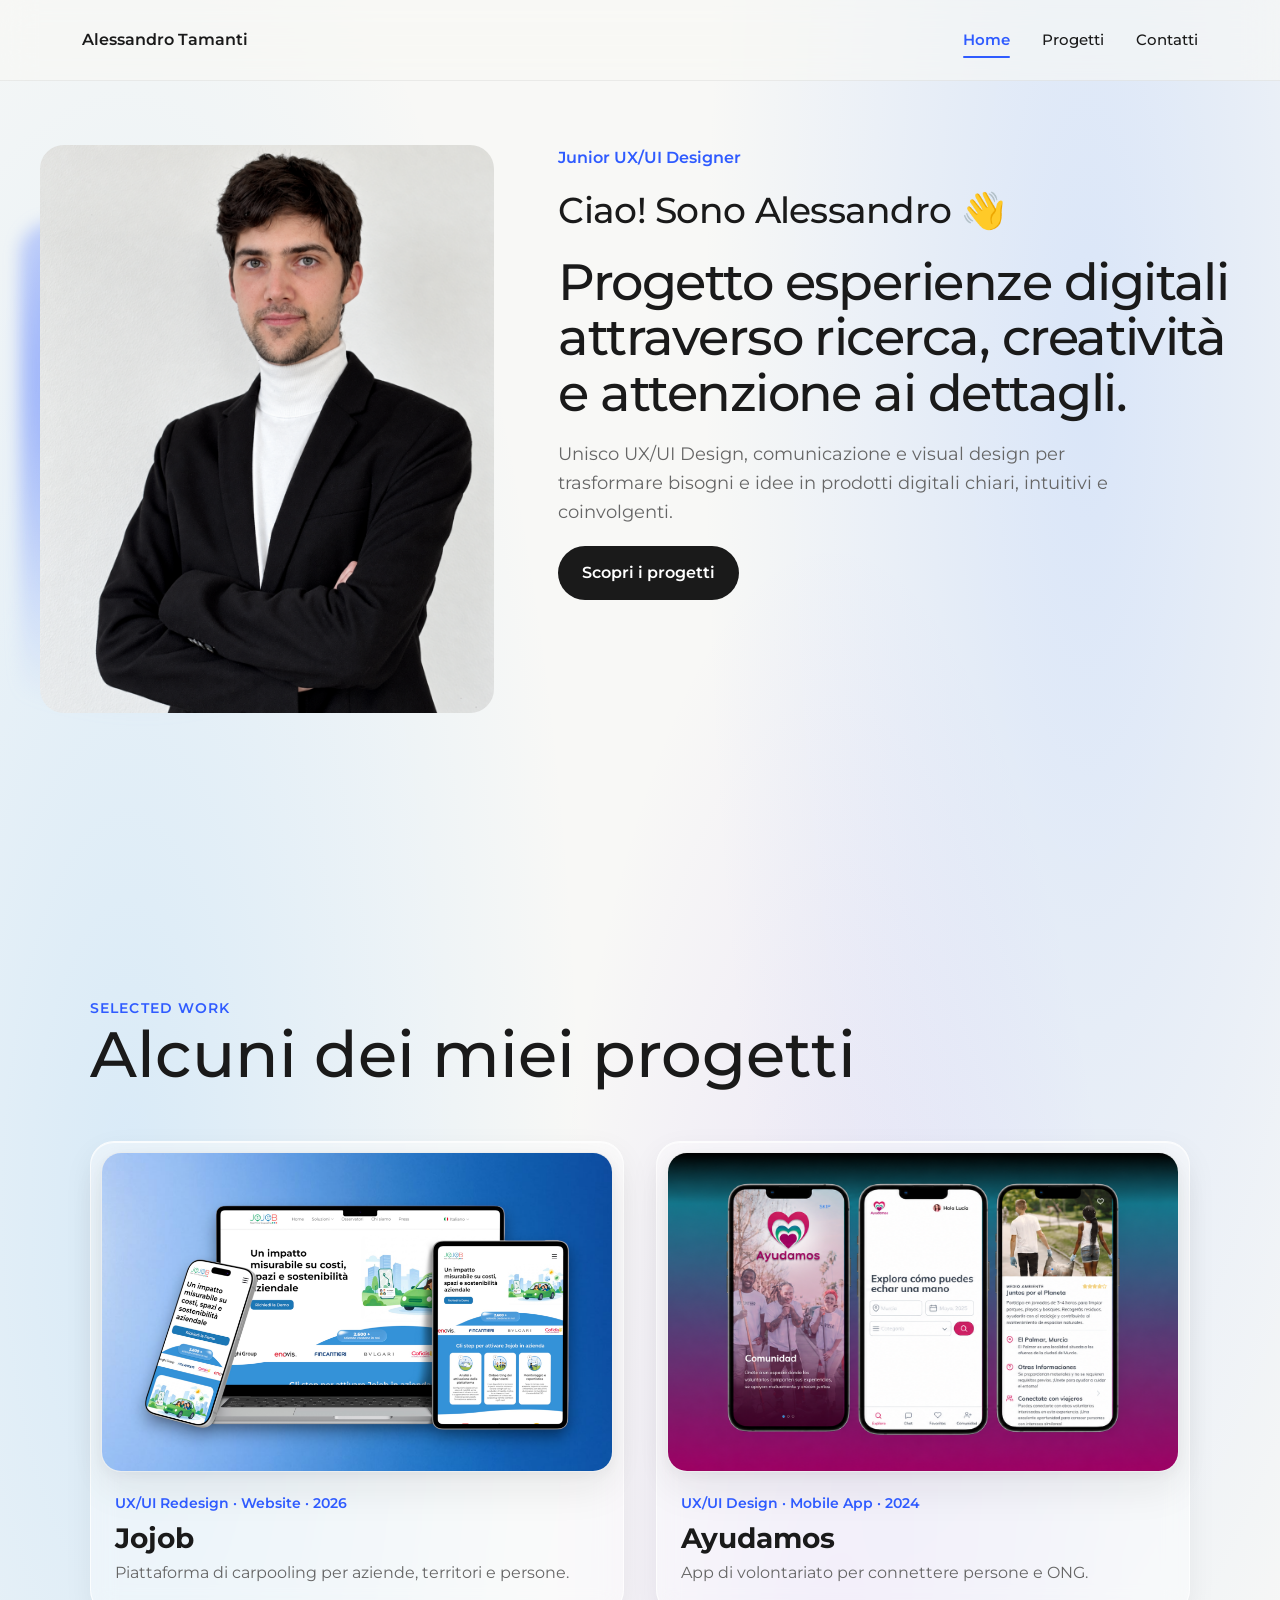
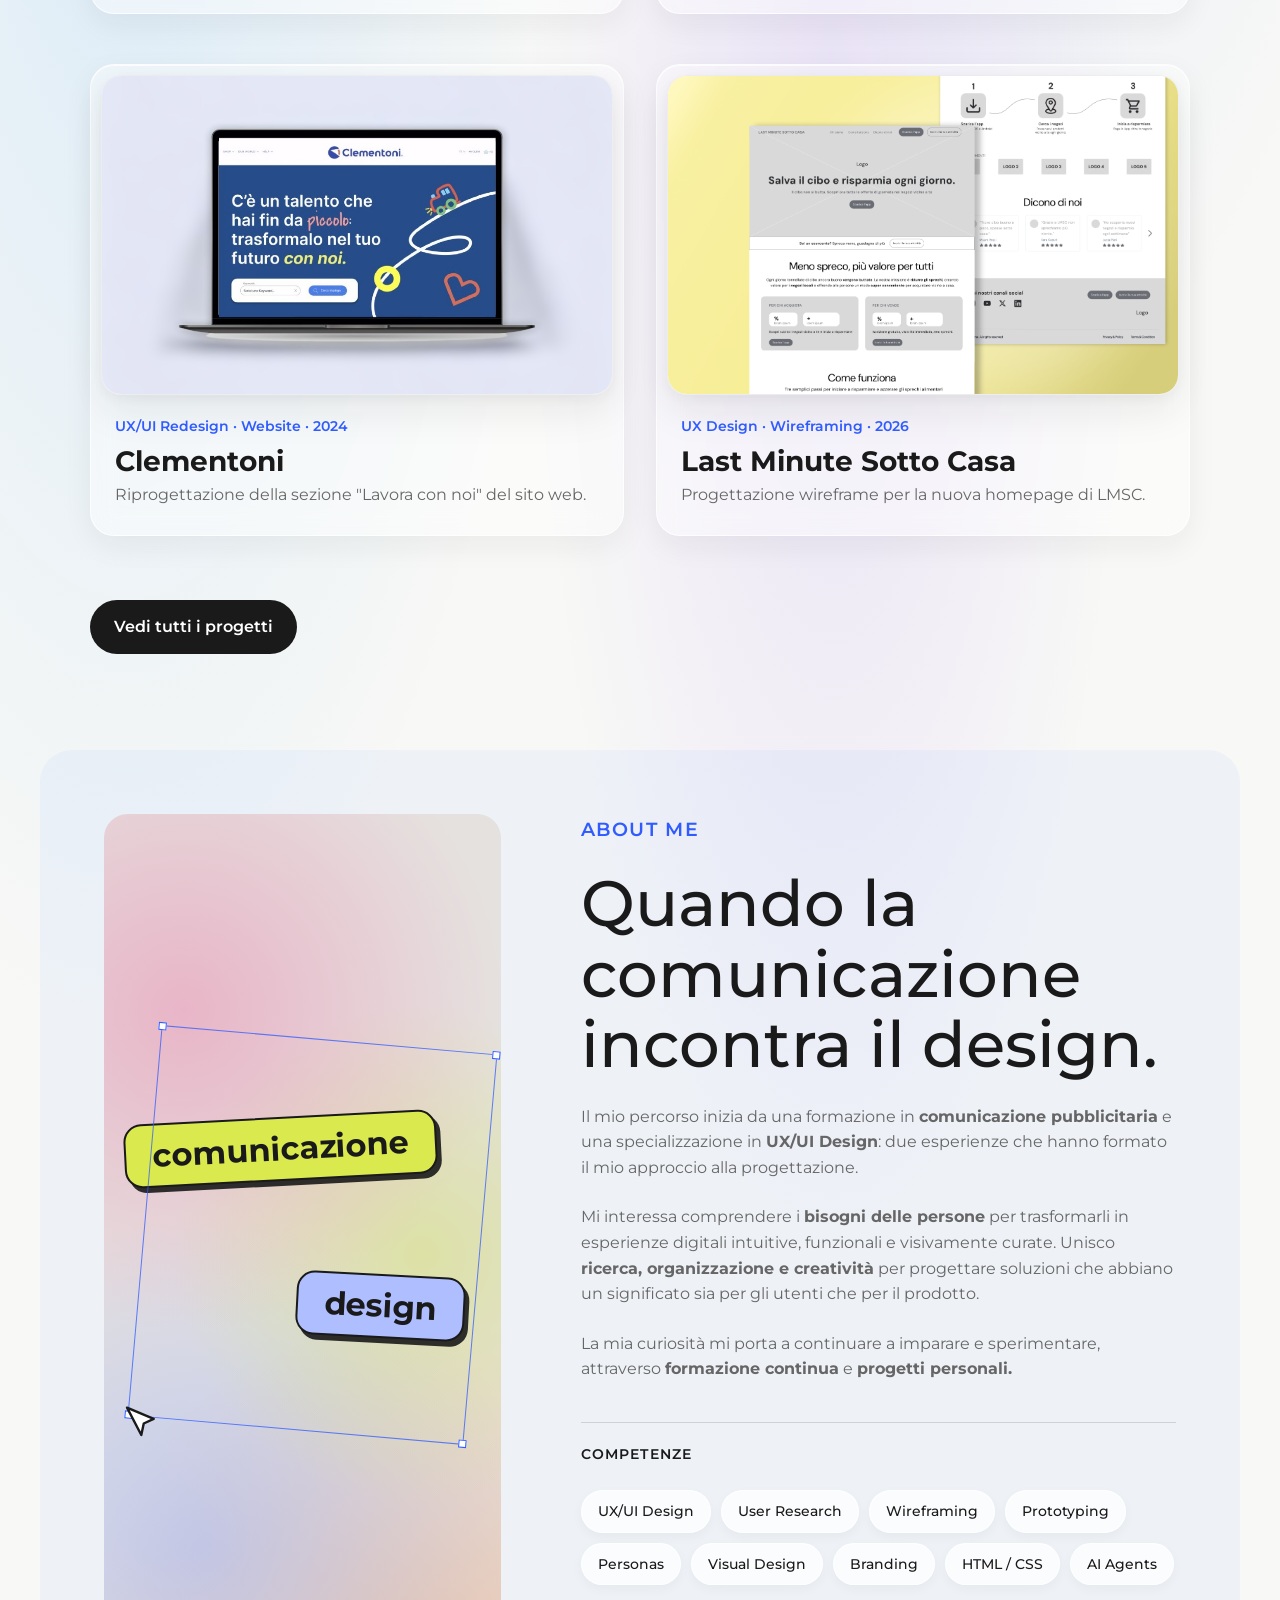
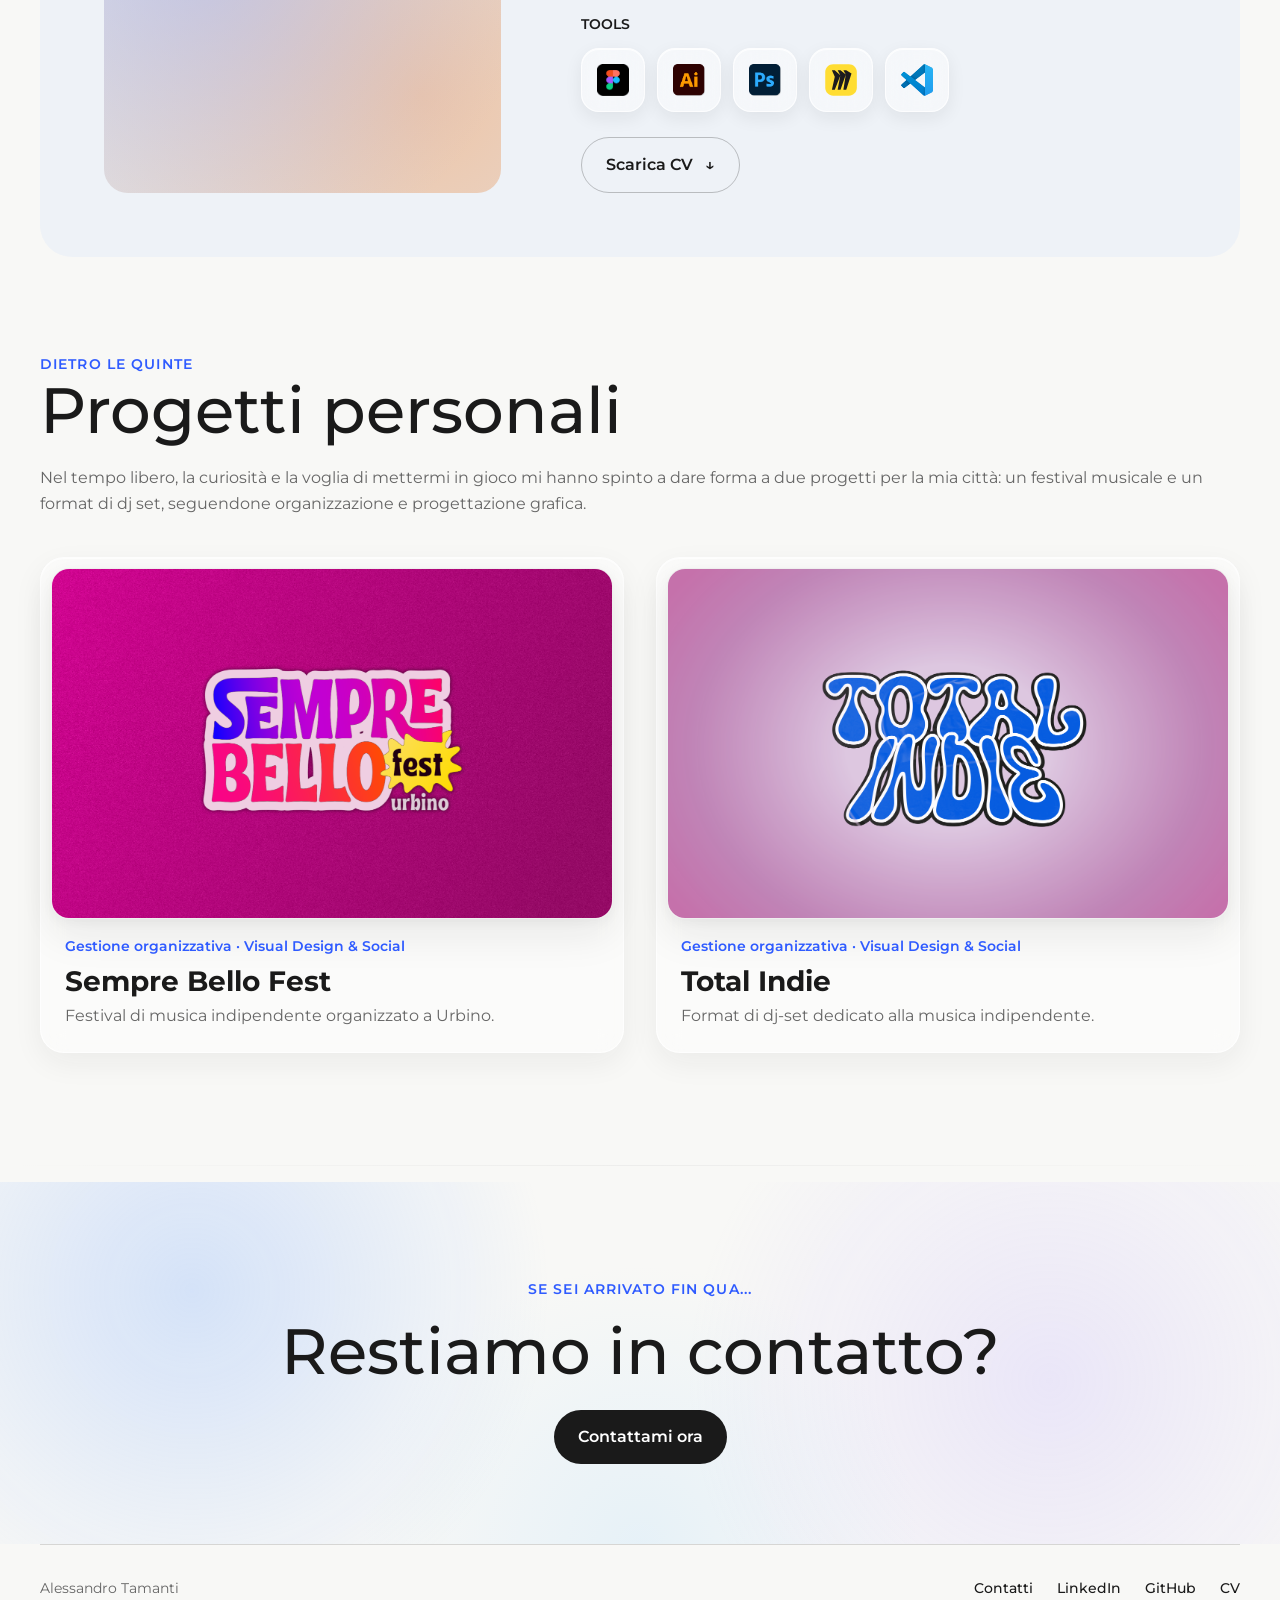
==== commit 0162119f: "Portfolio aggiornato" ====
--- a/index.html
+++ b/index.html
@@ -11,7 +11,7 @@
         content="Portfolio di Alessandro Tamanti, Product Designer con background in comunicazione, UX/UI Design e visual communication.">
 
     <!-- Favicon -->
-    <link rel="icon" type="image/png" href="favicon/favicon.svg">
+    <link rel="icon" type="image/png" href="favicon/favicon.png">
 
     <!-- Bootstrap -->
     <link href="https://cdn.jsdelivr.net/npm/bootstrap@5.3.8/dist/css/bootstrap.min.css" rel="stylesheet">
@@ -48,7 +48,7 @@
 </label>
 
         <div class="nav-links">
-            <a href="index.html">Home</a>
+            <a href="index.html" class="active">Home</a>
             <a href="progetti.html">Progetti</a>
             <a href="contatti.html">Contatti</a>
         </div>
@@ -72,7 +72,7 @@
            
      <div class="hero-content">
 
-    <p class="eyebrow">Junior Product Designer</p>
+    <p class="eyebrow">Junior UX/UI Designer</p>
 
     <p class="hero-intro">
         Ciao! Sono Alessandro <span class="wave">👋</span>
@@ -358,9 +358,13 @@
 
 </div>
 
-                <a href="cv.html" class="text-link">
-                    Scopri il mio percorso →
-                </a>
+                <a
+    href="documents/cv-alessandro-tamanti.pdf"
+    class="button button-secondary"
+    download
+>
+    Scarica CV
+</a>
 
             </div>
 
--- a/css/style.css
+++ b/css/style.css
@@ -1,3 +1,4 @@
+@charset "UTF-8";
 @import url("https://fonts.googleapis.com/css2?family=Montserrat:wght@400;500;600;700&display=swap");
 /* =========================
    VARIABILI
@@ -25,6 +26,26 @@
   border-bottom: 1px solid rgba(26, 26, 26, 0.06);
 }
 
+.nav-links a {
+  position: relative;
+}
+
+.nav-links a.active {
+  color: #2F5BFF;
+  font-weight: 600;
+}
+
+.nav-links a.active::after {
+  content: "";
+  position: absolute;
+  left: 0;
+  bottom: -6px;
+  width: 100%;
+  height: 2px;
+  background: #2F5BFF;
+  border-radius: 999px;
+}
+
 body {
   font-family: "Montserrat", sans-serif;
   color: #1A1A1A;
@@ -263,38 +284,63 @@
   nav .container {
     min-height: 64px;
     position: relative;
+    z-index: 1001;
   }
   .logo {
     font-size: 0.95rem;
+    position: relative;
+    z-index: 1002;
   }
   .menu-toggle {
     display: flex;
     align-items: center;
     justify-content: center;
+    position: relative;
+    z-index: 1002;
     font-size: 1.75rem;
     line-height: 1;
     cursor: pointer;
   }
   .nav-links {
-    display: none;
-    position: absolute;
-    top: 64px;
-    left: 0;
+    position: fixed;
+    inset: 0;
     width: 100%;
+    height: 100vh;
+    display: flex;
     flex-direction: column;
     align-items: flex-start;
-    gap: 8px;
-    padding: 16px 0 24px;
-    background-color: #F8F8F6;
+    justify-content: center;
+    gap: 12px;
+    padding: 96px 32px 48px;
+    background: radial-gradient(circle at 85% 15%, rgba(47, 91, 255, 0.14), transparent 32%), radial-gradient(circle at 10% 85%, rgba(184, 199, 255, 0.18), transparent 36%), #F8F8F6;
+    opacity: 0;
+    visibility: hidden;
+    pointer-events: none;
+    transform: translateY(-12px);
+    transition: opacity 0.25s ease, transform 0.25s ease, visibility 0.25s ease;
   }
   .nav-links a {
     width: 100%;
     padding: 12px 0;
-    font-size: 1.125rem;
-    font-weight: 500;
+    color: #1A1A1A;
+    font-size: clamp(2rem, 9vw, 3rem);
+    font-weight: 600;
+    line-height: 1.2;
+    font-size: clamp(1.5rem, 5vw, 1.9rem);
+    gap: 18px;
+    letter-spacing: -0.03em;
+  }
+  .nav-links a.active {
+    color: #2F5BFF;
+  }
+  .nav-links a.active::after {
+    display: none;
   }
   .menu-checkbox:checked ~ .nav-links {
-    display: flex;
+    opacity: 1;
+    visibility: visible;
+    pointer-events: auto;
+    transform: translateY(0);
   }
   .menu-checkbox:checked + .menu-toggle .menu-open {
     display: none;
@@ -674,16 +720,15 @@
   margin-top: 8px;
 }
 
-.text-link {
-  font-weight: 600;
-  border-bottom: 1px solid #1A1A1A;
-  padding-bottom: 2px;
-  transition: color 0.2s ease, border-color 0.2s ease;
-}
-
-.text-link:hover {
-  color: #2F5BFF;
-  border-color: #2F5BFF;
+.button-secondary::after {
+  content: "↓";
+  margin-left: 8px;
+  font-size: 1rem;
+  transition: transform 0.2s ease;
+}
+
+.button-secondary:hover::after {
+  transform: translateY(2px);
 }
 
 .about-skills {
@@ -1078,13 +1123,24 @@
   background: radial-gradient(circle at 15% 30%, rgba(120, 170, 255, 0.28) 0%, transparent 32%), radial-gradient(circle at 82% 55%, rgba(180, 160, 255, 0.2) 0%, transparent 34%), radial-gradient(circle at 50% 100%, rgba(150, 210, 255, 0.18) 0%, transparent 38%);
 }
 
-.contact-cta-content {
-  width: min(100% - 40px, 1200px);
-  margin-inline: auto;
-  display: flex;
-  flex-direction: column;
+.contact-cta-actions {
+  display: flex;
+  justify-content: center;
   align-items: center;
-  text-align: center;
+  gap: 16px;
+  margin-top: 32px;
+}
+
+.button-secondary {
+  background: transparent;
+  color: #1A1A1A;
+  border: 1px solid rgba(26, 26, 26, 0.25);
+}
+
+.button-secondary:hover {
+  background: rgba(26, 26, 26, 0.05);
+  color: #1A1A1A;
+  border-color: rgba(26, 26, 26, 0.4);
 }
 
 /* =========================
@@ -1109,6 +1165,16 @@
     font-size: 1.4rem;
   }
 }
+@media (max-width: 767px) and (max-width: 767px) {
+  .contact-cta-actions {
+    flex-direction: column;
+    align-items: stretch;
+  }
+  .contact-cta-actions .button {
+    width: 100%;
+    text-align: center;
+  }
+}
 /* =========================
    PROJECTS PAGE
    ========================= */
@@ -1238,6 +1304,21 @@
   }
   .project-info h3 {
     font-size: 1.5rem;
+  }
+}
+@media (max-width: 767px) and (max-width: 767px) {
+  .nav-links a {
+    width: 100%;
+    padding: 14px 16px;
+    border-radius: 12px;
+  }
+  .nav-links a.active::after {
+    display: none;
+  }
+  .nav-links a.active {
+    color: #2F5BFF;
+    background: rgba(47, 91, 255, 0.08);
+    font-weight: 600;
   }
 }
 .hr-sfumata {
@@ -2053,4 +2134,43 @@
   max-width: 560px;
   color: #666666;
   line-height: 1.6;
+}
+
+.case-contact {
+  width: min(100% - 40px, 1400px);
+  margin: 80px auto 0;
+  padding: 80px 48px;
+  border-radius: 32px;
+  background: radial-gradient(circle at 20% 20%, rgba(12, 149, 119, 0.12), transparent 34%), radial-gradient(circle at 80% 80%, rgba(157, 0, 99, 0.12), transparent 36%), rgba(255, 255, 255, 0.45);
+  border: 1px solid rgba(255, 255, 255, 0.8);
+  box-shadow: inset 0 1px 0 rgba(255, 255, 255, 0.9), 0 16px 40px rgba(26, 26, 26, 0.06);
+}
+
+.case-contact-inner {
+  max-width: 760px;
+}
+
+.case-contact-eyebrow {
+  margin-bottom: 16px;
+  color: var(--project-primary);
+  font-size: 0.875rem;
+  font-weight: 600;
+  text-transform: uppercase;
+  letter-spacing: 0.08em;
+}
+
+.case-contact h2 {
+  margin-bottom: 20px;
+  color: #1A1A1A;
+  font-size: clamp(2.5rem, 5vw, 4.5rem);
+  line-height: 1.05;
+  letter-spacing: -0.04em;
+}
+
+.case-contact p:not(.case-contact-eyebrow) {
+  max-width: 620px;
+  margin-bottom: 32px;
+  color: #666666;
+  font-size: 1.125rem;
+  line-height: 1.6;
 }/*# sourceMappingURL=style.css.map */
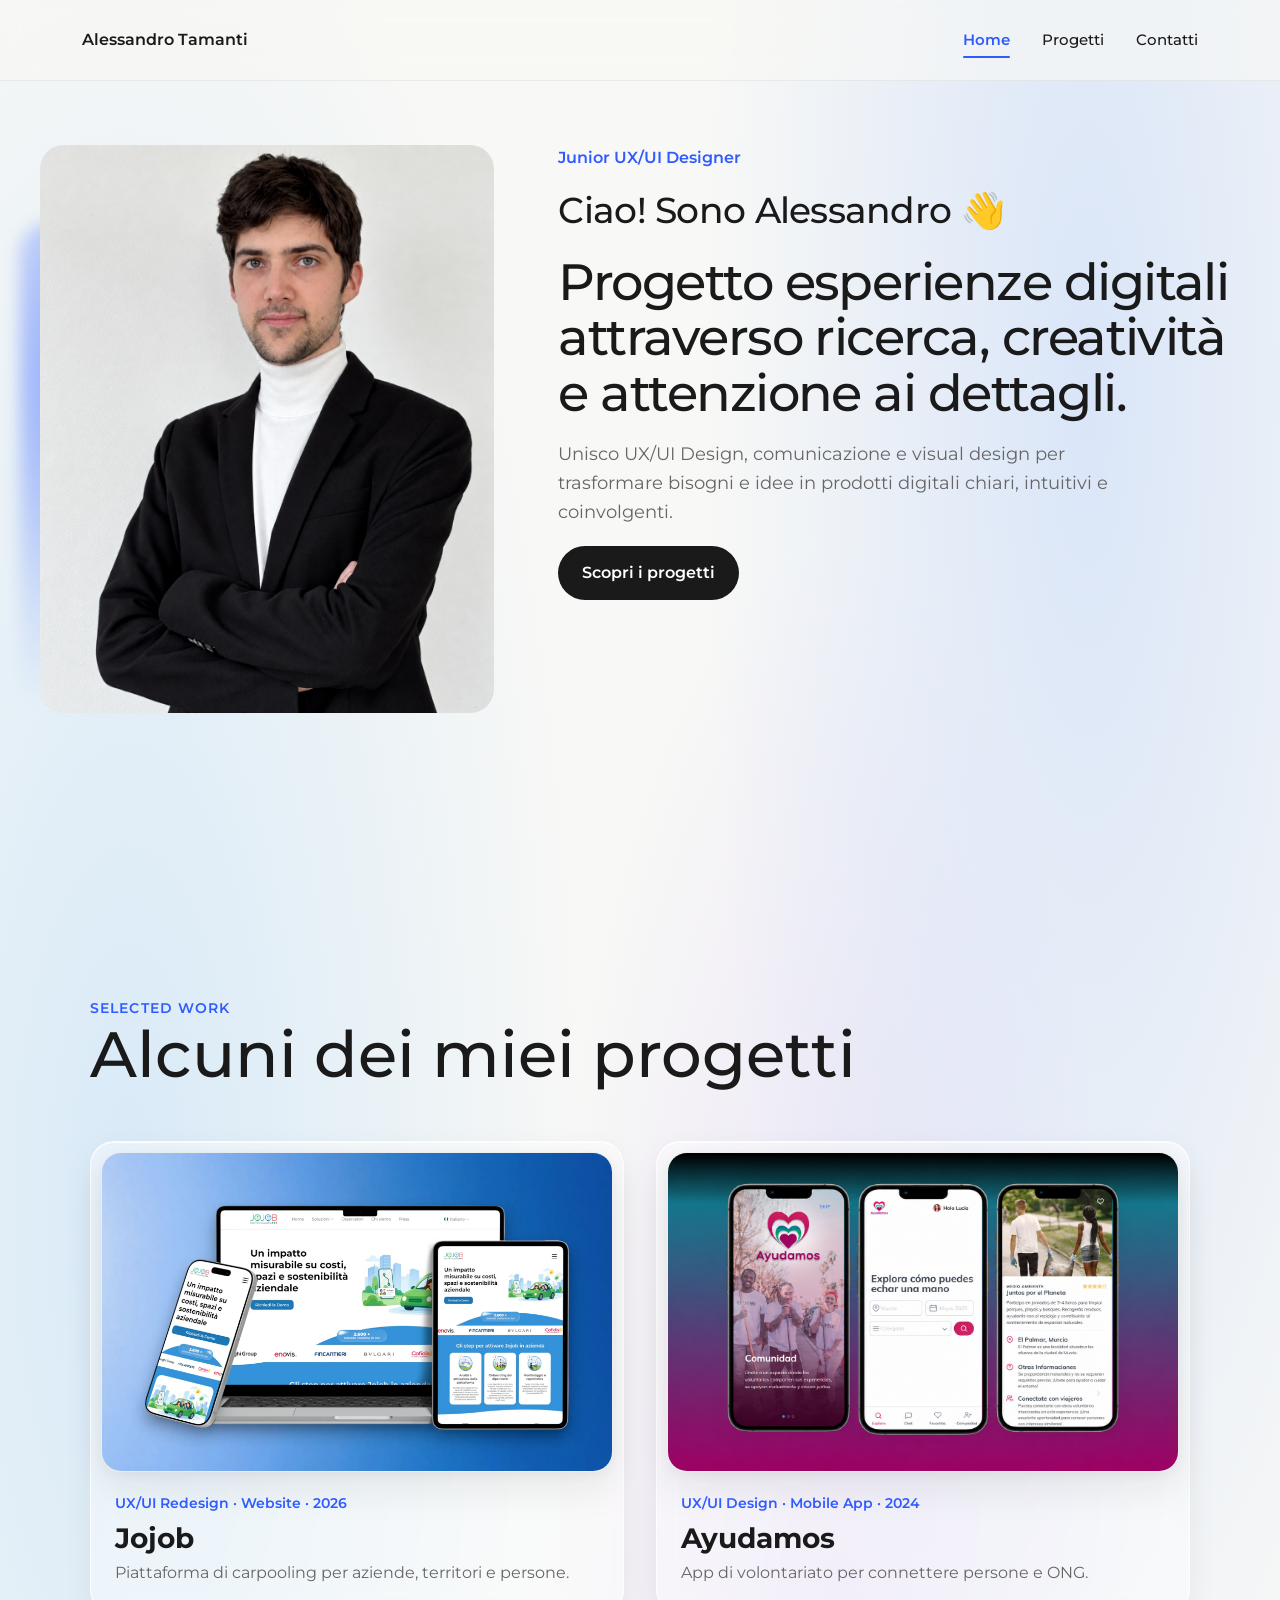
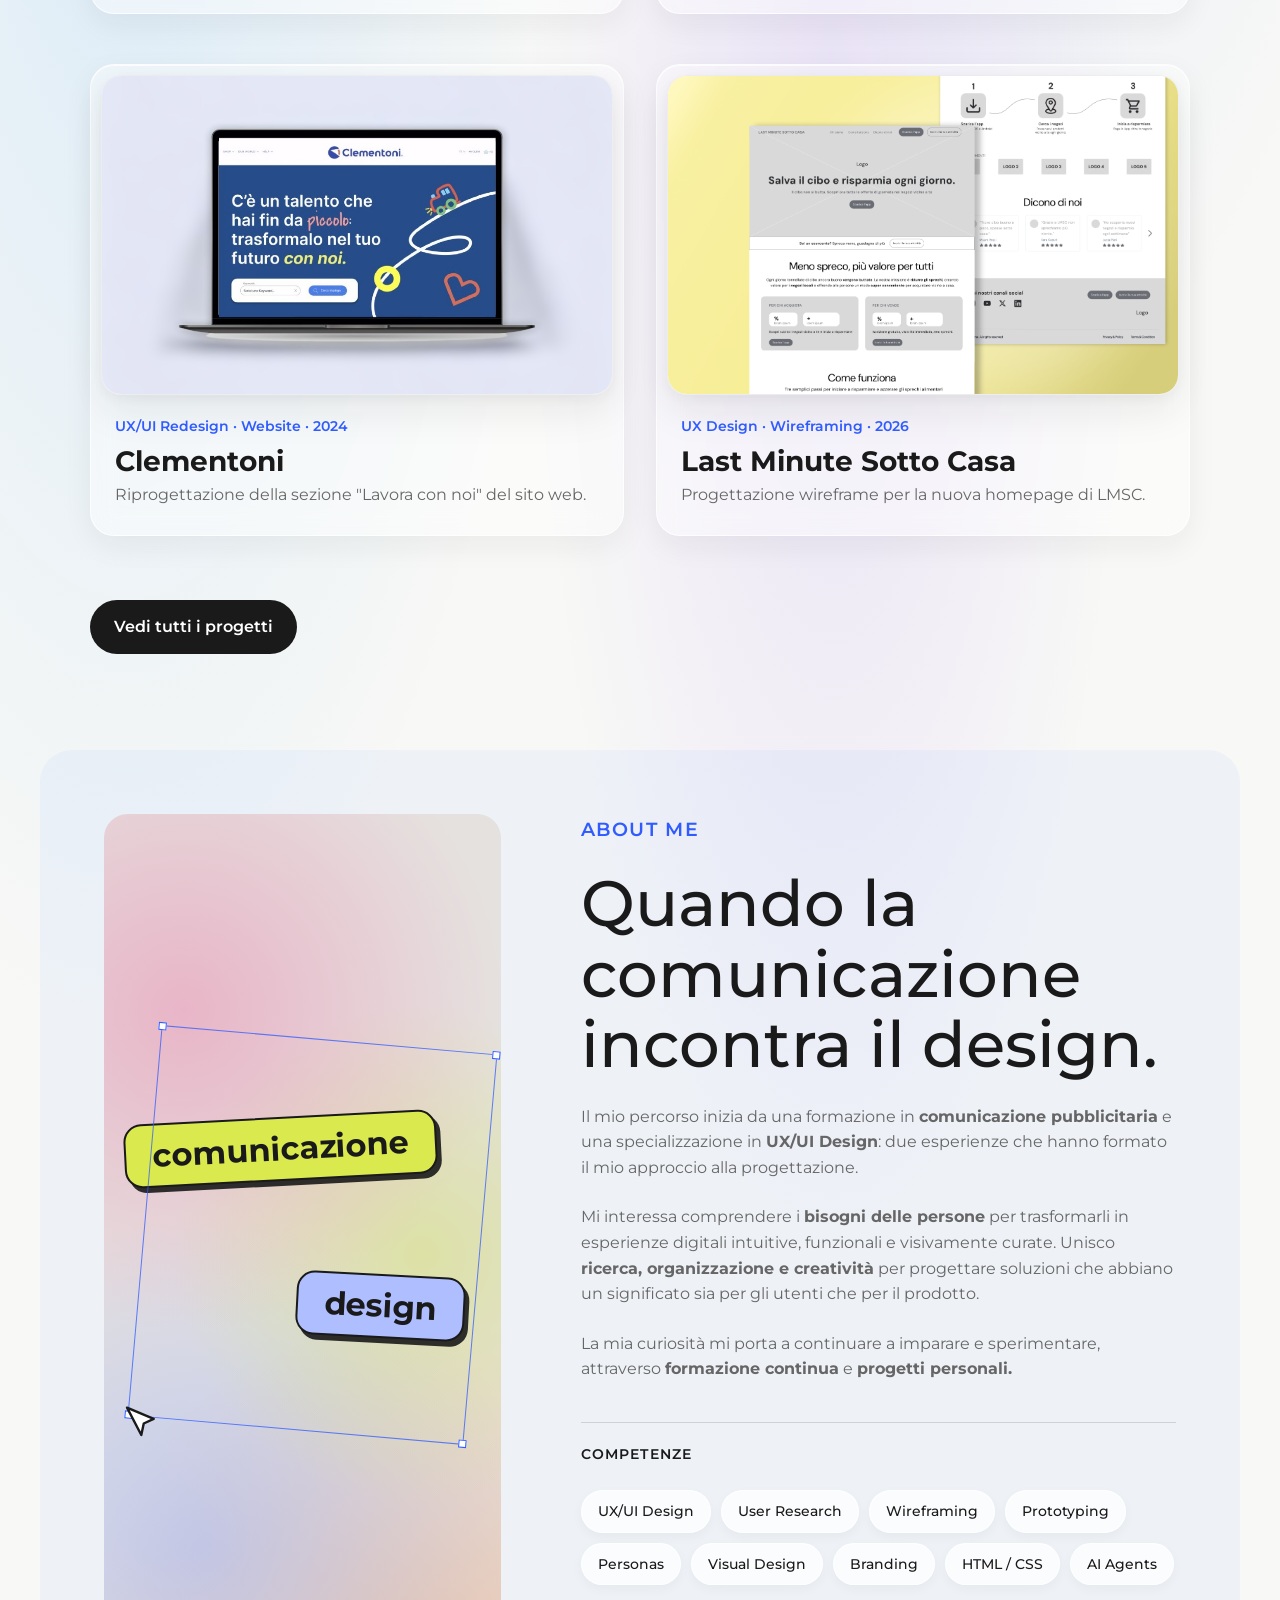
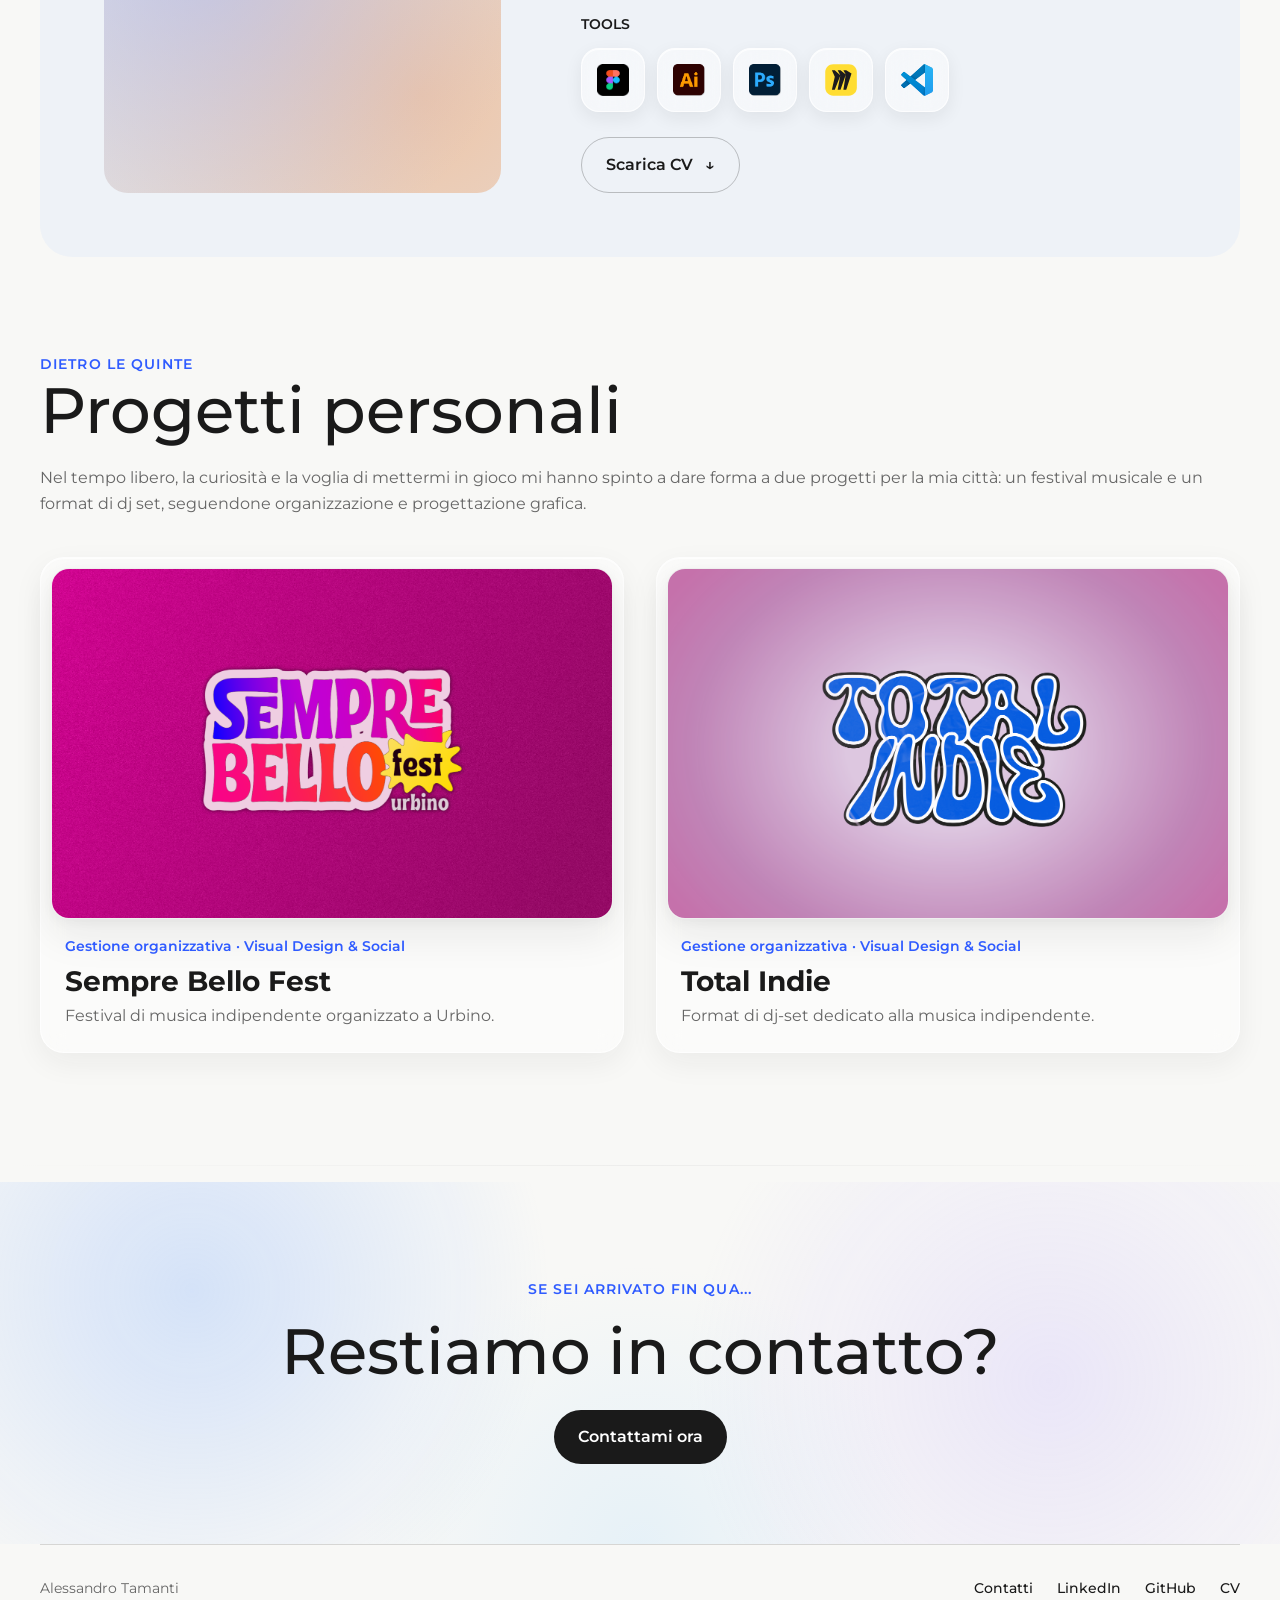
==== commit 284c411a: "Portfolio aggiornato" ====
--- a/index.html
+++ b/index.html
@@ -121,7 +121,7 @@
                     <a href="progetti/jojob.html">
 
                         <div class="project-image">
-                            <img src="immagini/mockup-jojob.png"
+                            <img src="immagini/mockup-jojob.webp"
                                 alt="Interfaccia del progetto Jojob">
                         </div>
 
@@ -359,9 +359,10 @@
 </div>
 
                 <a
-    href="documents/cv-alessandro-tamanti.pdf"
+    href="https://alessandrotamanti.github.io/Portfolio/documenti/alessandro-tamanti-cv.pdf"
     class="button button-secondary"
-    download
+    target="_blank"
+    rel="noopener noreferrer"
 >
     Scarica CV
 </a>
@@ -494,11 +495,11 @@
                 LinkedIn
             </a>
 
-            <a href="#" target="_blank" rel="noopener noreferrer">
+            <a href="https://github.com/alessandrotamanti/Portfolio" target="_blank" rel="noopener noreferrer">
                 GitHub
             </a>
 
-            <a href="documents/cv-alessandro-tamanti.pdf" download>
+            <a href="https://alessandrotamanti.github.io/Portfolio/documenti/alessandro-tamanti-cv.pdf" download>
                 CV
             </a>
         </div>
--- a/css/style.css
+++ b/css/style.css
@@ -797,21 +797,99 @@
     display: flex;
     flex-direction: column;
     align-items: stretch;
+    width: min(100% - 32px, 1200px);
     gap: 40px;
     padding: 32px 24px;
     border-radius: 24px;
-  }
+    overflow: hidden;
+  }
+  /* CONTENUTO */
   .about-content {
     order: 1;
+    width: 100%;
+    min-width: 0;
     gap: 20px;
   }
-  .about-image {
+  .about-content > p,
+  .about-content h2 {
+    max-width: 100%;
+  }
+  /* VISUAL */
+  .about-visual {
     order: 2;
+    width: 100%;
+    height: auto;
+    min-height: 0;
     aspect-ratio: 4/3;
+    border-radius: 18px;
+    overflow: hidden;
+  }
+  /* ETICHETTE */
+  .about-tag {
+    max-width: calc(100% - 32px);
+    padding: 10px 16px;
+    border-width: 1.5px;
+    border-radius: 14px;
+    font-size: clamp(1.1rem, 6vw, 1.6rem);
+    box-shadow: 3px 4px 0 rgba(26, 26, 26, 0.9);
+    white-space: nowrap;
+  }
+  .about-tag-communication {
+    top: 28%;
+    left: 5%;
+  }
+  .about-tag-design {
+    top: 50%;
+    right: 5%;
+  }
+  /* FIGMA SELECTION */
+  .figma-selection {
+    width: 82%;
+    height: 42%;
+    left: 9%;
+    top: 22%;
+  }
+  /* CURSORE */
+  .about-cursor {
+    width: 28px;
+    height: 28px;
+    top: 65%;
+    left: 6%;
+  }
+  /* SKILLS */
+  .skills {
+    width: 100%;
+    min-width: 0;
+    margin-top: 8px;
+  }
+  .about-skills {
+    width: 100%;
+    flex-wrap: wrap;
+    gap: 8px;
+  }
+  .skill-chip {
+    max-width: 100%;
+    padding: 8px 14px;
+    font-size: 0.8125rem;
+  }
+  /* TOOLS */
+  .about-tools {
+    width: 100%;
+  }
+  .tools-list {
+    width: 100%;
+    flex-wrap: wrap;
+    gap: 10px;
+  }
+  .tool-icon {
+    width: 56px;
+    height: 56px;
+    flex: 0 0 56px;
     border-radius: 16px;
   }
-  .skills {
-    margin-top: 8px;
+  .tool-icon img {
+    width: 28px;
+    height: 28px;
   }
 }
 .personal-projects {
@@ -1040,14 +1118,12 @@
    CONTACT PAGE
    ========================= */
 .contact-page {
-  width: min(100% - 40px, 1200px);
-  margin-inline: auto;
   min-height: calc(100vh - 80px);
+  padding: 64px 0;
   display: grid;
   grid-template-columns: 1fr 1fr;
-  align-items: center;
   gap: 80px;
-  padding: 80px 0;
+  align-items: start;
 }
 
 /* COLONNA SINISTRA */
@@ -1072,8 +1148,218 @@
   max-width: 520px;
   font-size: 1.25rem;
   line-height: 1.55;
-}
-
+  margin-bottom: 32px;
+}
+
+.contact-form {
+  width: 100%;
+  max-width: 520px;
+  display: flex;
+  flex-direction: column;
+  gap: 18px;
+  margin-top: 24px;
+}
+
+.form-field {
+  display: flex;
+  flex-direction: column;
+  gap: 8px;
+}
+
+.form-field label {
+  color: #1A1A1A;
+  font-size: 0.875rem;
+  font-weight: 600;
+}
+
+.form-field input,
+.form-field textarea {
+  width: 100%;
+  padding: 13px 16px;
+  font-family: "Montserrat", sans-serif;
+  font-size: 1rem;
+  color: #1A1A1A;
+  background: rgba(255, 255, 255, 0.5);
+  border: 1px solid rgba(26, 26, 26, 0.14);
+  border-radius: 14px;
+  outline: none;
+  transition: border-color 0.2s ease, box-shadow 0.2s ease, background 0.2s ease;
+}
+
+.form-field textarea {
+  resize: vertical;
+  min-height: 120px;
+}
+
+.form-field input::-moz-placeholder, .form-field textarea::-moz-placeholder {
+  color: rgba(102, 102, 102, 0.7);
+}
+
+.form-field input::placeholder,
+.form-field textarea::placeholder {
+  color: rgba(102, 102, 102, 0.7);
+}
+
+.form-field input:focus,
+.form-field textarea:focus {
+  background: #FFFFFF;
+  border-color: #2F5BFF;
+  box-shadow: 0 0 0 4px rgba(47, 91, 255, 0.08);
+}
+
+.contact-form .button {
+  align-self: flex-start;
+  cursor: pointer;
+}
+
+.form-submit {
+  background: transparent;
+  color: #1A1A1A;
+  border: 1px solid rgba(26, 26, 26, 0.35);
+  position: relative;
+}
+
+.form-submit::after {
+  content: none !important;
+}
+
+.form-submit:hover {
+  background: rgba(26, 26, 26, 0.05);
+  color: #1A1A1A;
+  border-color: rgba(26, 26, 26, 0.55);
+}
+
+.button-secondary {
+  background: transparent;
+  color: #1A1A1A;
+  border: 1px solid rgba(26, 26, 26, 0.25);
+}
+
+.button-secondary:hover {
+  background: rgba(26, 26, 26, 0.05);
+  color: #1A1A1A;
+  border-color: rgba(26, 26, 26, 0.4);
+}
+
+.contact-details {
+  position: relative;
+  padding-left: 64px;
+  border-left: 1px solid rgba(26, 26, 26, 0.12);
+}
+
+.contact-column-label {
+  margin-bottom: 8px;
+  color: #2F5BFF;
+  font-size: 0.875rem;
+  font-weight: 600;
+  text-transform: uppercase;
+  letter-spacing: 0.08em;
+}
+
+.contact-details-intro {
+  margin-bottom: 32px;
+}
+
+.contact-details-intro > p:last-child {
+  color: #666666;
+  font-size: 0.95rem;
+}
+
+.form-status {
+  display: none;
+  align-items: center;
+  gap: 10px;
+  width: -moz-fit-content;
+  width: fit-content;
+  min-height: 22px;
+  margin-top: 4px;
+  padding: 12px 14px;
+  border-radius: 14px;
+  font-size: 0.875rem;
+  font-weight: 500;
+  line-height: 1.4;
+}
+
+.form-status--success,
+.form-status--error,
+.form-status--loading {
+  display: inline-flex;
+}
+
+.form-status--success {
+  color: #0c6b57;
+  background: rgba(30, 237, 192, 0.1);
+  border: 1px solid rgba(12, 149, 119, 0.22);
+}
+
+.form-status--success::before {
+  content: "✓";
+  display: inline-flex;
+  align-items: center;
+  justify-content: center;
+  width: 20px;
+  height: 20px;
+  border-radius: 999px;
+  background: rgba(12, 149, 119, 0.16);
+  color: #08624e;
+  font-size: 0.8rem;
+  font-weight: 700;
+  flex-shrink: 0;
+}
+
+.form-status--error {
+  color: #b42318;
+  background: rgba(180, 35, 24, 0.08);
+  border: 1px solid rgba(180, 35, 24, 0.18);
+}
+
+.form-status--error::before {
+  content: "!";
+  display: inline-flex;
+  align-items: center;
+  justify-content: center;
+  width: 20px;
+  height: 20px;
+  border-radius: 999px;
+  background: rgba(180, 35, 24, 0.12);
+  color: #b42318;
+  font-size: 0.8rem;
+  font-weight: 700;
+  flex-shrink: 0;
+}
+
+.form-status--loading {
+  color: #666666;
+  background: rgba(26, 26, 26, 0.04);
+  border: 1px solid rgba(26, 26, 26, 0.08);
+}
+
+.form-status--loading::before {
+  content: "";
+  width: 16px;
+  height: 16px;
+  border-radius: 50%;
+  border: 2px solid rgba(26, 26, 26, 0.15);
+  border-top-color: #1A1A1A;
+  flex-shrink: 0;
+  animation: formSpinner 0.8s linear infinite;
+}
+
+@keyframes formSpinner {
+  to {
+    transform: rotate(360deg);
+  }
+}
+@media (max-width: 767px) {
+  .contact-form {
+    max-width: none;
+    margin-top: 40px;
+  }
+  .contact-form .button {
+    width: 100%;
+    text-align: center;
+  }
+}
 /* COLONNA DESTRA */
 .contact-details {
   display: flex;
@@ -1164,13 +1450,18 @@
   .contact-item a {
     font-size: 1.4rem;
   }
-}
-@media (max-width: 767px) and (max-width: 767px) {
-  .contact-cta-actions {
+  .contact-details {
+    padding-left: 0;
+    border-left: 0;
+    padding-top: 40px;
+    margin-top: 40px;
+    border-top: 1px solid rgba(26, 26, 26, 0.12);
+  }
+  .contact-details .contact-cta-actions {
     flex-direction: column;
     align-items: stretch;
   }
-  .contact-cta-actions .button {
+  .contact-details .contact-cta-actions .button {
     width: 100%;
     text-align: center;
   }
@@ -1181,36 +1472,37 @@
 .projects-page {
   width: min(100% - 40px, 1200px);
   margin-inline: auto;
-  padding: 96px 0 120px;
+  padding: 88px 0 120px;
 }
 
 .projects-page-header {
-  max-width: 850px;
-  margin-bottom: 72px;
+  max-width: 900px;
+  margin-bottom: 56px;
 }
 
 .projects-page-header .eyebrow {
-  margin-bottom: 16px;
-  font-size: large;
+  margin-bottom: 14px;
+  font-size: 1rem;
 }
 
 .projects-page-header h1 {
   font-size: clamp(3rem, 5vw, 4.5rem);
-  letter-spacing: -0.03em;
-  margin-bottom: 24px;
+  line-height: 1.02;
+  letter-spacing: -0.035em;
+  margin-bottom: 22px;
 }
 
 .projects-page-description {
-  max-width: 700px;
+  max-width: 720px;
   font-size: 1.125rem;
-  line-height: 1.6;
+  line-height: 1.65;
 }
 
 /* PROJECTS GRID */
 .projects-page-grid {
   display: grid;
   grid-template-columns: repeat(2, minmax(0, 1fr));
-  gap: 72px 32px;
+  gap: 64px 32px;
 }
 
 /* PROJECT CARD */
@@ -1327,29 +1619,69 @@
   background-image: linear-gradient(to right, transparent, #ccc, transparent);
 }
 
+.project-case *,
+.project-case *::before,
+.project-case *::after {
+  box-sizing: border-box;
+}
+
+.project-case {
+  width: 100%;
+  position: relative;
+  background: #f8f8f6;
+  overflow-x: hidden;
+  overflow-x: clip;
+}
+
+.case-eyebrow {
+  color: var(--project-primary);
+  font-size: 0.875rem;
+  font-weight: 600;
+  text-transform: uppercase;
+  letter-spacing: 0.08em;
+}
+
 .project-case--ayudamos {
   --project-primary: #9d0063;
   --project-secondary: #0c9577;
-  --project-primary-soft: rgba(157, 0, 99, 0.01);
+  --project-primary-soft: rgba(157, 0, 99, 0.18);
   --project-secondary-soft: rgba(12, 149, 119, 0.28);
 }
 
-.project-case {
-  width: 100%;
-}
-
-.project-case {
-  width: 100%;
-  position: relative;
-  background: #f8f8f6;
-}
-
-.case-eyebrow {
+.project-case--clementoni {
+  --project-primary: #264D8A;
+  --project-secondary: #D76E5A;
+  --project-accent: #3F72C4;
+  --project-primary-soft: rgba(38, 77, 138, 0.30);
+  --project-secondary-soft: rgba(215, 110, 90, 0.22);
+}
+.project-case--clementoni .case-eyebrow,
+.project-case--clementoni .project-category,
+.project-case--clementoni .case-card-number,
+.project-case--clementoni .case-method-number,
+.project-case--clementoni .case-persona-label,
+.project-case--clementoni .case-contact-eyebrow,
+.project-case--clementoni .case-insight-number {
+  color: var(--project-accent);
+}
+.project-case--clementoni .case-learning > span {
   color: var(--project-primary);
-  font-size: 0.875rem;
-  font-weight: 600;
-  text-transform: uppercase;
-  letter-spacing: 0.08em;
+}
+.project-case--clementoni .case-hero-intro {
+  align-self: center;
+  transform: translateY(16px);
+}
+.project-case--clementoni .case-hero-image {
+  filter: drop-shadow(20px 12px 10px rgba(38, 77, 138, 0.28)) drop-shadow(6px 10px 12px rgba(26, 26, 26, 0.08));
+}
+.project-case--clementoni .case-research-card--featured {
+  background: linear-gradient(145deg, rgba(38, 77, 138, 0.12), rgba(215, 110, 90, 0.1)), rgba(255, 255, 255, 0.48);
+}
+.project-case--clementoni .research-stat span {
+  color: var(--project-primary);
+}
+.project-case--clementoni .research-interviews strong {
+  color: var(--project-secondary);
 }
 
 .case-hero {
@@ -1363,6 +1695,15 @@
   gap: 80px;
   padding: 16px 0 72px;
 }
+.case-hero .case-eyebrow {
+  margin-bottom: 24px;
+}
+.case-hero h1 {
+  font-size: clamp(4rem, 6vw, 6.5rem);
+  line-height: 0.95;
+  letter-spacing: -0.05em;
+  margin-bottom: 32px;
+}
 
 .case-hero::before {
   content: "";
@@ -1370,9 +1711,8 @@
   z-index: -1;
   top: -100px;
   bottom: -180px;
-  left: 50%;
-  width: 100vw;
-  transform: translateX(-50%);
+  left: calc(50% - 50vw);
+  right: calc(50% - 50vw);
   background: radial-gradient(ellipse at 88% 18%, var(--project-primary-soft) 0%, transparent 38%), radial-gradient(ellipse at 8% 72%, var(--project-secondary-soft) 0%, transparent 38%);
   -webkit-mask-image: linear-gradient(to bottom, black 0%, black 72%, transparent 100%);
   mask-image: linear-gradient(to bottom, black 0%, black 72%, transparent 100%);
@@ -1382,17 +1722,6 @@
   max-width: 620px;
 }
 
-.case-hero .case-eyebrow {
-  margin-bottom: 24px;
-}
-
-.case-hero h1 {
-  font-size: clamp(4rem, 6vw, 6.5rem);
-  line-height: 0.95;
-  letter-spacing: -0.05em;
-  margin-bottom: 32px;
-}
-
 .case-hero-description {
   max-width: 560px;
   color: #1A1A1A;
@@ -1407,7 +1736,6 @@
   border-radius: 28px;
   filter: drop-shadow(20px 12px 10px rgba(157, 0, 99, 0.3)) drop-shadow(6px 10px 12px rgba(26, 26, 26, 0.08));
 }
-
 .case-hero-image img {
   display: block;
   width: 100%;
@@ -1427,21 +1755,43 @@
   max-width: 850px;
   margin-bottom: 56px;
 }
-
 .case-section-heading .case-eyebrow {
   margin-bottom: 14px;
 }
-
 .case-section-heading h2 {
   font-size: clamp(2.5rem, 4.5vw, 4rem);
   line-height: 1.05;
   letter-spacing: -0.035em;
 }
 
+.case-section-description {
+  max-width: 720px;
+  margin-top: 24px;
+  color: #666666;
+  font-size: 1.125rem;
+  line-height: 1.65;
+}
+
+.case-subsection-heading {
+  max-width: 720px;
+  margin-bottom: 40px;
+}
+.case-subsection-heading h3 {
+  margin-bottom: 16px;
+  color: #1A1A1A;
+  font-size: clamp(2rem, 3vw, 3rem);
+  line-height: 1.1;
+  letter-spacing: -0.03em;
+}
+.case-subsection-heading > p:last-child {
+  max-width: 650px;
+  color: #666666;
+  line-height: 1.65;
+}
+
 .case-overview {
   position: relative;
 }
-
 .case-overview .case-section-heading {
   margin-bottom: 48px;
 }
@@ -1463,7 +1813,6 @@
   box-shadow: inset 0 1px 0 rgba(255, 255, 255, 0.9), 0 10px 30px rgba(26, 26, 26, 0.07);
   overflow: hidden;
 }
-
 .case-overview-card::before {
   content: "";
   position: absolute;
@@ -1474,33 +1823,29 @@
   border-radius: 0 0 8px 8px;
   background: var(--project-primary);
 }
-
 .case-overview-card:nth-child(2)::before {
   background: var(--project-secondary);
 }
-
-.case-card-number {
-  color: var(--project-primary);
-  font-size: 0.875rem;
-  font-weight: 600;
-  margin: 8px 0 8px;
-}
-
-.case-overview-card:nth-child(2) .case-card-number {
-  color: var(--project-secondary);
-}
-
 .case-overview-card h3 {
   color: #1A1A1A;
   font-size: 1.5rem;
   line-height: 1.15;
   margin: 0 0 14px;
 }
-
 .case-overview-card > p:last-child {
   color: #666666;
   line-height: 1.55;
   margin: 0;
+}
+.case-overview-card:nth-child(2) .case-card-number {
+  color: var(--project-secondary);
+}
+
+.case-card-number {
+  color: var(--project-primary);
+  font-size: 0.875rem;
+  font-weight: 600;
+  margin: 8px 0 8px;
 }
 
 .case-process-list {
@@ -1518,211 +1863,22 @@
   justify-content: space-between;
   padding: 24px 20px;
 }
-
 .case-process-step:not(:last-child) {
   border-right: 1px solid rgba(26, 26, 26, 0.12);
 }
-
 .case-process-step span {
   color: var(--project-primary);
   font-size: 0.75rem;
   font-weight: 600;
 }
-
 .case-process-step p {
   color: #1A1A1A;
   font-size: 1.125rem;
   font-weight: 600;
 }
 
-@media (max-width: 767px) {
-  .case-hero {
-    padding: 56px 0 64px;
-  }
-  .case-hero-main {
-    grid-template-columns: 1fr;
-    gap: 40px;
-  }
-  .case-hero h1 {
-    font-size: clamp(3.5rem, 18vw, 5rem);
-    margin-bottom: 24px;
-  }
-  .case-hero-description {
-    font-size: 1.25rem;
-  }
-  .case-insight {
-    grid-template-columns: 1fr;
-    gap: 12px;
-    padding: 28px 0;
-  }
-  .case-insight-content {
-    grid-template-columns: 1fr;
-    gap: 12px;
-  }
-  .case-project-info {
-    grid-template-columns: repeat(2, 1fr);
-    gap: 28px 20px;
-    margin-top: 40px;
-  }
-  .case-section {
-    padding: 72px 0;
-  }
-  .case-section-heading {
-    margin-bottom: 40px;
-  }
-  .case-section-heading h2 {
-    font-size: 2.5rem;
-  }
-  .case-overview-grid {
-    grid-template-columns: 1fr;
-    gap: 16px;
-  }
-  .case-overview-card {
-    min-height: 280px;
-    padding: 24px;
-  }
-  .case-process-list {
-    grid-template-columns: 1fr;
-  }
-  .case-process-step {
-    min-height: auto;
-    flex-direction: row;
-    align-items: center;
-    padding: 20px 0;
-  }
-  .case-process-step:not(:last-child) {
-    border-right: none;
-    border-bottom: 1px solid rgba(26, 26, 26, 0.12);
-  }
-  .case-process-step p {
-    font-size: 1rem;
-  }
-  .case-research {
-    padding-top: 72px;
-  }
-  .case-section-description {
-    margin-top: 20px;
-    font-size: 1rem;
-  }
-  .case-research-grid {
-    grid-template-columns: 1fr;
-    gap: 16px;
-  }
-  .case-research-card {
-    min-height: auto;
-    padding: 24px;
-  }
-  .case-research-card--featured {
-    min-height: 280px;
-  }
-  .research-interviews {
-    margin-top: 40px;
-  }
-  .case-persona-layout {
-    grid-template-columns: 1fr;
-    gap: 32px;
-  }
-  .case-persona-intro {
-    max-width: none;
-  }
-  .case-persona-visual {
-    padding: 12px;
-    border-radius: 20px;
-  }
-  .case-persona-visual img {
-    border-radius: 12px;
-  }
-  .case-journey {
-    margin-top: 72px;
-  }
-  .case-subsection-heading {
-    margin-bottom: 28px;
-  }
-  .case-journey-visual {
-    padding: 12px;
-    border-radius: 20px;
-  }
-}
-@media (max-width: 767px) and (max-width: 767px) {
-  .case-method-block {
-    grid-template-columns: 1fr;
-    gap: 32px;
-  }
-  .case-method-copy {
-    max-width: none;
-  }
-  .case-method-visual {
-    padding: 12px;
-    border-radius: 20px;
-  }
-}
-@media (max-width: 767px) {
-  .case-method-block--reverse {
-    grid-template-columns: 1fr;
-  }
-  .case-method-block--reverse .case-method-copy,
-  .case-method-block--reverse .case-method-visual {
-    order: initial;
-  }
-}
-@media (max-width: 767px) and (max-width: 767px) {
-  .case-method-block,
-  .case-method-block--reverse {
-    grid-template-columns: 1fr;
-    gap: 32px;
-  }
-  .case-method-block + .case-method-block {
-    margin-top: 72px;
-  }
-  .case-method-copy {
-    max-width: none;
-  }
-  .case-method-block--reverse .case-method-visual,
-  .case-method-block--reverse .case-method-copy {
-    grid-column: 1;
-    grid-row: auto;
-  }
-  .case-method-visual {
-    padding: 12px;
-    border-radius: 20px;
-  }
-  .case-method-block--reverse .case-method-visual {
-    order: 2;
-  }
-  .case-method-block--reverse .case-method-copy {
-    order: 1;
-  }
-}
-@media (max-width: 767px) and (max-width: 767px) {
-  .case-ui-visual {
-    padding: 16px;
-    border-radius: 20px;
-    overflow-x: auto;
-  }
-  .case-ui-visual img {
-    width: 900px;
-    max-width: none;
-  }
-}
-@media (max-width: 767px) and (max-width: 767px) {
-  .case-ui-visual {
-    margin-top: 40px;
-    padding: 32px 0;
-  }
-  .case-ui-visual img {
-    width: calc(100% - 32px);
-  }
-}
 .case-research {
   padding-top: 120px;
-}
-
-.case-section-description {
-  max-width: 720px;
-  margin-top: 24px;
-  color: #666666;
-  font-size: 1.125rem;
-  line-height: 1.65;
 }
 
 .case-research-grid {
@@ -1741,30 +1897,26 @@
   -webkit-backdrop-filter: blur(16px);
   box-shadow: inset 0 1px 0 rgba(255, 255, 255, 0.9), 0 10px 30px rgba(26, 26, 26, 0.07);
 }
-
 .case-research-card .case-card-number {
   margin-bottom: 24px;
 }
-
 .case-research-card h3 {
   margin-bottom: 14px;
   color: #1A1A1A;
   font-size: 1.5rem;
 }
-
 .case-research-card > p:last-child {
   color: #666666;
   line-height: 1.6;
-}
-
-.case-research-card--featured > .case-card-number {
-  margin: 12px;
 }
 
 .case-research-card--featured {
   display: flex;
   flex-direction: column;
   background: linear-gradient(145deg, rgba(157, 0, 99, 0.1), rgba(12, 149, 119, 0.1)), rgba(255, 255, 255, 0.42);
+}
+.case-research-card--featured > .case-card-number {
+  margin: 12px;
 }
 
 .research-stat span {
@@ -1775,7 +1927,6 @@
   line-height: 0.9;
   letter-spacing: -0.05em;
 }
-
 .research-stat p {
   margin-top: 8px;
   color: #1A1A1A;
@@ -1791,14 +1942,12 @@
   padding-top: 20px;
   border-top: 1px solid rgba(26, 26, 26, 0.12);
 }
-
 .research-interviews strong {
   display: block;
   margin-bottom: 4px;
   color: var(--project-secondary);
   font-size: 3rem;
 }
-
 .research-interviews p {
   font-size: 0.875rem;
   line-height: 1.45;
@@ -1827,13 +1976,11 @@
   grid-template-columns: minmax(220px, 0.7fr) minmax(300px, 1fr);
   gap: 48px;
 }
-
 .case-insight-content h3 {
   color: #1A1A1A;
   font-size: 1.5rem;
   line-height: 1.2;
 }
-
 .case-insight-content p {
   max-width: 580px;
   color: #666666;
@@ -1841,14 +1988,54 @@
 }
 
 .case-persona-layout {
+  position: relative;
+  overflow: hidden;
   display: grid;
-  grid-template-columns: minmax(260px, 0.65fr) minmax(0, 1.35fr);
-  gap: 64px;
+  grid-template-columns: minmax(280px, 0.7fr) minmax(0, 1.3fr);
+  gap: 72px;
   align-items: center;
+  width: min(1400px, 100vw - 64px);
+  left: 50%;
+  transform: translateX(-50%);
+  padding: 56px 64px;
+  border-radius: 32px;
+  background: rgba(255, 255, 255, 0.48);
+  border: 1px solid rgba(255, 255, 255, 0.75);
+  box-shadow: inset 0 1px 0 rgba(255, 255, 255, 0.9), 0 24px 60px rgba(26, 26, 26, 0.08);
+  backdrop-filter: blur(18px);
+  -webkit-backdrop-filter: blur(18px);
+}
+.case-persona-layout::before, .case-persona-layout::after {
+  content: "";
+  position: absolute;
+  z-index: 0;
+  width: 420px;
+  height: 420px;
+  border-radius: 50%;
+  filter: blur(90px);
+  pointer-events: none;
+}
+.case-persona-layout::before {
+  top: -180px;
+  right: -120px;
+  background: var(--project-primary-soft);
+}
+.case-persona-layout::after {
+  bottom: -220px;
+  left: -140px;
+  background: var(--project-secondary-soft);
 }
 
 .case-persona-intro {
-  max-width: 420px;
+  position: relative;
+  z-index: 1;
+}
+.case-persona-intro h3 {
+  margin-bottom: 8px;
+  color: #1A1A1A;
+  font-size: clamp(2.5rem, 4vw, 4rem);
+  line-height: 1;
+  letter-spacing: -0.04em;
 }
 
 .case-persona-label {
@@ -1860,14 +2047,6 @@
   letter-spacing: 0.08em;
 }
 
-.case-persona-intro h3 {
-  margin-bottom: 8px;
-  color: #1A1A1A;
-  font-size: clamp(2.5rem, 4vw, 4rem);
-  line-height: 1;
-  letter-spacing: -0.04em;
-}
-
 .case-persona-meta {
   margin-bottom: 28px;
   color: #1A1A1A;
@@ -1880,62 +2059,8 @@
 }
 
 .case-persona-visual {
-  overflow: hidden;
-  padding: 24px;
-  border-radius: 28px;
-  background: rgba(255, 255, 255, 0.42);
-  border: 1px solid rgba(255, 255, 255, 0.8);
-  box-shadow: inset 0 1px 0 rgba(255, 255, 255, 0.9), 0 12px 35px rgba(26, 26, 26, 0.07);
-}
-
-.case-persona-visual img {
-  width: 100%;
-  height: auto;
-  border-radius: 16px;
-}
-
-.case-journey {
-  margin-top: 112px;
-}
-
-.case-subsection-heading {
-  max-width: 720px;
-  margin-bottom: 40px;
-}
-
-.case-subsection-heading h3 {
-  margin-bottom: 16px;
-  color: #1A1A1A;
-  font-size: clamp(2rem, 3vw, 3rem);
-  line-height: 1.1;
-  letter-spacing: -0.03em;
-}
-
-.case-subsection-heading > p:last-child {
-  max-width: 650px;
-  color: #666666;
-  line-height: 1.65;
-}
-
-.case-journey-visual {
-  width: 100%;
-  padding: 16px;
-  border-radius: 24px;
-  background: rgba(255, 255, 255, 0.5);
-  border: 1px solid rgba(255, 255, 255, 0.8);
-  box-shadow: inset 0 1px 0 rgba(255, 255, 255, 0.9), 0 12px 32px rgba(26, 26, 26, 0.07);
-  overflow: hidden;
-}
-
-.case-journey-visual img {
-  width: 100%;
-  height: auto;
-  display: block;
-  border-radius: 14px;
-}
-
-.case-persona-visual {
   position: relative;
+  z-index: 1;
   width: min(100%, 520px);
   justify-self: end;
   padding: 12px;
@@ -1945,24 +2070,42 @@
   box-shadow: inset 0 1px 0 rgba(255, 255, 255, 0.9), 0 12px 32px rgba(26, 26, 26, 0.08);
   transform: rotate(1deg);
 }
-
 .case-persona-visual img {
   width: 100%;
   height: auto;
   border-radius: 12px;
 }
-
 .case-persona-visual::before {
   content: "";
   position: absolute;
   top: -12px;
   left: 50%;
+  z-index: 2;
   width: 110px;
   height: 32px;
   background: rgba(235, 219, 182, 0.72);
   transform: translateX(-50%) rotate(-2deg);
   box-shadow: 0 2px 5px rgba(26, 26, 26, 0.08);
-  z-index: 2;
+}
+
+.case-journey {
+  margin-top: 112px;
+}
+
+.case-journey-visual {
+  width: 100%;
+  padding: 16px;
+  border-radius: 24px;
+  background: rgba(255, 255, 255, 0.5);
+  border: 1px solid rgba(255, 255, 255, 0.8);
+  box-shadow: inset 0 1px 0 rgba(255, 255, 255, 0.9), 0 12px 32px rgba(26, 26, 26, 0.07);
+  overflow: hidden;
+}
+.case-journey-visual img {
+  display: block;
+  width: 100%;
+  height: auto;
+  border-radius: 14px;
 }
 
 .case-method-block {
@@ -1971,7 +2114,6 @@
   gap: 64px;
   align-items: center;
 }
-
 .case-method-block + .case-method-block {
   margin-top: 112px;
 }
@@ -1979,6 +2121,17 @@
 .case-method-copy {
   width: 100%;
   max-width: 420px;
+}
+.case-method-copy h3 {
+  margin-bottom: 18px;
+  color: #1A1A1A;
+  font-size: clamp(2rem, 3vw, 3rem);
+  line-height: 1.1;
+  letter-spacing: -0.03em;
+}
+.case-method-copy > p:not(.case-method-number) {
+  color: #666666;
+  line-height: 1.65;
 }
 
 .case-method-number {
@@ -1986,19 +2139,6 @@
   color: var(--project-primary);
   font-size: 0.875rem;
   font-weight: 600;
-}
-
-.case-method-copy h3 {
-  margin-bottom: 18px;
-  color: #1A1A1A;
-  font-size: clamp(2rem, 3vw, 3rem);
-  line-height: 1.1;
-  letter-spacing: -0.03em;
-}
-
-.case-method-copy > p:not(.case-method-number) {
-  color: #666666;
-  line-height: 1.65;
 }
 
 .case-method-visual {
@@ -2010,7 +2150,6 @@
   border: 1px solid rgba(255, 255, 255, 0.8);
   box-shadow: inset 0 1px 0 rgba(255, 255, 255, 0.9), 0 12px 32px rgba(26, 26, 26, 0.07);
 }
-
 .case-method-visual img {
   display: block;
   width: 100%;
@@ -2026,13 +2165,11 @@
   padding-top: 20px;
   border-top: 1px solid rgba(26, 26, 26, 0.12);
 }
-
 .case-method-stat strong {
   color: var(--project-primary);
   font-size: 2.5rem;
   line-height: 1;
 }
-
 .case-method-stat span {
   color: #1A1A1A;
   font-size: 1rem;
@@ -2042,12 +2179,10 @@
 .case-method-block--reverse {
   grid-template-columns: 1.65fr 0.55fr;
 }
-
 .case-method-block--reverse .case-method-visual {
   grid-column: 1;
   grid-row: 1;
 }
-
 .case-method-block--reverse .case-method-copy {
   grid-column: 2;
   grid-row: 1;
@@ -2061,19 +2196,16 @@
   padding-top: 20px;
   border-top: 1px solid rgba(26, 26, 26, 0.12);
 }
-
 .case-tree-stats div {
   display: flex;
   flex-direction: column;
   gap: 6px;
 }
-
 .case-tree-stats strong {
   color: var(--project-primary);
   font-size: 2.5rem;
   line-height: 1;
 }
-
 .case-tree-stats span {
   color: #1A1A1A;
   font-size: 1rem;
@@ -2090,7 +2222,6 @@
   background: radial-gradient(circle at 20% 30%, rgba(12, 149, 119, 0.1), transparent 35%), radial-gradient(circle at 80% 70%, rgba(157, 0, 99, 0.1), transparent 35%), rgba(255, 255, 255, 0.35);
   overflow: hidden;
 }
-
 .case-ui-visual img {
   display: block;
   width: 100%;
@@ -2098,6 +2229,65 @@
   max-width: none;
   -o-object-fit: contain;
      object-fit: contain;
+}
+
+.case-before-after {
+  width: 100%;
+}
+
+.case-before-after-grid {
+  display: grid;
+  grid-template-columns: 1fr 1fr;
+  gap: 32px;
+}
+
+.case-before-after-column {
+  display: flex;
+  flex-direction: column;
+  gap: 24px;
+}
+
+.case-before-after-label {
+  display: flex;
+  align-items: center;
+  justify-content: space-between;
+  padding-bottom: 14px;
+  border-bottom: 1px solid rgba(26, 26, 26, 0.12);
+}
+.case-before-after-label span {
+  font-size: 0.875rem;
+  font-weight: 600;
+  text-transform: uppercase;
+  letter-spacing: 0.08em;
+}
+
+.case-before-after-label--before span {
+  color: #666666;
+}
+
+.case-before-after-label--after span {
+  color: var(--project-primary);
+}
+
+.case-before-after-visual {
+  width: 100%;
+  padding: 16px;
+  border-radius: 24px;
+  background: rgba(255, 255, 255, 0.46);
+  border: 1px solid rgba(255, 255, 255, 0.8);
+  box-shadow: inset 0 1px 0 rgba(255, 255, 255, 0.9), 0 12px 32px rgba(26, 26, 26, 0.07);
+  overflow: hidden;
+}
+.case-before-after-visual img {
+  display: block;
+  width: 100%;
+  height: auto;
+  border-radius: 14px;
+}
+
+.case-before-after-column--after .case-before-after-visual {
+  background: linear-gradient(145deg, rgba(38, 77, 138, 0.06), rgba(215, 110, 90, 0.05)), rgba(255, 255, 255, 0.5);
+  box-shadow: inset 0 1px 0 rgba(255, 255, 255, 0.9), 0 16px 38px rgba(38, 77, 138, 0.1);
 }
 
 .case-learnings-list {
@@ -2111,25 +2301,21 @@
   padding: 32px 0;
   border-bottom: 1px solid rgba(26, 26, 26, 0.14);
 }
-
 .case-learning > span {
   color: var(--project-primary);
   font-size: 0.875rem;
   font-weight: 600;
 }
-
 .case-learning > div {
   display: grid;
   grid-template-columns: 0.7fr 1fr;
   gap: 48px;
 }
-
 .case-learning h3 {
   color: #1A1A1A;
   font-size: 1.5rem;
   line-height: 1.2;
 }
-
 .case-learning p {
   max-width: 560px;
   color: #666666;
@@ -2145,20 +2331,6 @@
   border: 1px solid rgba(255, 255, 255, 0.8);
   box-shadow: inset 0 1px 0 rgba(255, 255, 255, 0.9), 0 16px 40px rgba(26, 26, 26, 0.06);
 }
-
-.case-contact-inner {
-  max-width: 760px;
-}
-
-.case-contact-eyebrow {
-  margin-bottom: 16px;
-  color: var(--project-primary);
-  font-size: 0.875rem;
-  font-weight: 600;
-  text-transform: uppercase;
-  letter-spacing: 0.08em;
-}
-
 .case-contact h2 {
   margin-bottom: 20px;
   color: #1A1A1A;
@@ -2166,11 +2338,1280 @@
   line-height: 1.05;
   letter-spacing: -0.04em;
 }
-
 .case-contact p:not(.case-contact-eyebrow) {
   max-width: 620px;
   margin-bottom: 32px;
   color: #666666;
   font-size: 1.125rem;
   line-height: 1.6;
+}
+
+.case-contact-inner {
+  max-width: 760px;
+}
+
+.case-contact-eyebrow {
+  margin-bottom: 16px;
+  color: var(--project-primary);
+  font-size: 0.875rem;
+  font-weight: 600;
+  text-transform: uppercase;
+  letter-spacing: 0.08em;
+}
+
+.case-before-after-full {
+  width: min(100% - 40px, 1200px);
+  margin-inline: auto;
+  padding: 112px 0;
+}
+
+.case-before-after-header {
+  width: 100%;
+  margin-bottom: 64px;
+}
+
+.case-before-after-header .case-eyebrow {
+  margin-bottom: 14px;
+}
+
+.case-before-after-header h2 {
+  max-width: 900px;
+  margin-bottom: 24px;
+  font-size: clamp(2.5rem, 4.5vw, 4rem);
+  line-height: 1.05;
+  letter-spacing: -0.035em;
+}
+
+.case-before-after-header > p:last-child {
+  max-width: 720px;
+  color: #666666;
+  font-size: 1.125rem;
+  line-height: 1.65;
+}
+
+.redesign-comparison {
+  display: grid;
+  grid-template-columns: repeat(2, minmax(0, 1fr));
+  width: 100%;
+  gap: 24px;
+}
+
+.redesign-column {
+  min-width: 0;
+}
+
+.comparison-tag {
+  margin-bottom: 14px;
+  font-size: 0.875rem;
+  font-weight: 600;
+}
+
+.redesign-column:first-child .comparison-tag {
+  color: #666666;
+}
+
+.redesign-column--after .comparison-tag {
+  color: var(--project-accent);
+}
+
+.redesign-flow-gallery {
+  width: 100%;
+  padding: 16px;
+  box-sizing: border-box;
+  overflow: hidden;
+  border-radius: 24px;
+  background: rgba(236, 236, 234, 0.82);
+  border: 1px solid rgba(26, 26, 26, 0.07);
+  box-shadow: inset 0 1px 0 rgba(255, 255, 255, 0.55), 0 16px 40px rgba(26, 26, 26, 0.06);
+}
+
+.redesign-flow-gallery img {
+  display: block;
+  width: 100%;
+  height: auto;
+  margin: 0;
+  padding: 0;
+  border: 0;
+}
+
+.redesign-flow-gallery img + img {
+  margin-top: -1px;
+}
+
+.redesign-decisions {
+  width: min(100% - 40px, 1200px);
+  margin-inline: auto;
+  margin-top: 80px;
+}
+
+.redesign-decisions > .before-after-label,
+.redesign-decisions > .case-eyebrow {
+  margin-bottom: 24px;
+}
+
+.redesign-decisions-grid {
+  display: grid;
+  grid-template-columns: repeat(2, minmax(0, 1fr));
+  gap: 20px;
+}
+
+.redesign-decision-card {
+  position: relative;
+  display: flex;
+  flex-direction: column;
+  min-height: 250px;
+  padding: 32px;
+  overflow: hidden;
+  border-radius: 24px;
+  background: rgba(236, 236, 234, 0.72);
+  border: 1px solid rgba(26, 26, 26, 0.07);
+  box-shadow: inset 0 1px 0 rgba(255, 255, 255, 0.6), 0 12px 32px rgba(26, 26, 26, 0.05);
+  transition: transform 0.25s ease, box-shadow 0.25s ease;
+}
+
+.redesign-decision-card::before {
+  content: "";
+  position: absolute;
+  top: 0;
+  left: 32px;
+  width: 56px;
+  height: 4px;
+  border-radius: 0 0 6px 6px;
+  background: var(--project-accent);
+}
+
+.redesign-decision-card:nth-child(even)::before {
+  background: var(--project-secondary);
+}
+
+.redesign-decision-card > span {
+  display: block;
+  margin-bottom: 32px;
+  color: var(--project-accent);
+  font-size: 0.875rem;
+  font-weight: 600;
+}
+
+.redesign-decision-card:nth-child(even) > span {
+  color: var(--project-secondary);
+}
+
+.redesign-decision-card h3 {
+  max-width: 420px;
+  margin-bottom: 14px;
+  color: #1A1A1A;
+  font-size: 1.35rem;
+  line-height: 1.25;
+  letter-spacing: -0.02em;
+}
+
+.redesign-decision-card p {
+  max-width: 500px;
+  margin-top: auto;
+  color: #666666;
+  line-height: 1.6;
+}
+
+.redesign-decision-card:hover {
+  transform: translateY(-4px);
+  box-shadow: inset 0 1px 0 rgba(255, 255, 255, 0.65), 0 18px 40px rgba(26, 26, 26, 0.08);
+}
+
+.project-case--clementoni .case-contact {
+  background: radial-gradient(circle at 20% 20%, rgba(215, 110, 90, 0.14), transparent 34%), radial-gradient(circle at 80% 80%, rgba(38, 77, 138, 0.16), transparent 36%), rgba(255, 255, 255, 0.45);
+}
+
+@media (max-width: 767px) {
+  .case-before-after-full {
+    padding: 72px 0;
+  }
+  .case-before-after-header {
+    margin-bottom: 48px;
+  }
+  .case-before-after-header .case-eyebrow {
+    margin-bottom: 12px;
+  }
+  .case-before-after-header h2 {
+    max-width: 100%;
+    margin-bottom: 18px;
+    font-size: 2.5rem;
+    line-height: 1.08;
+  }
+  .case-before-after-header > p:last-child {
+    max-width: 100%;
+    font-size: 1rem;
+    line-height: 1.6;
+  }
+  .redesign-comparison {
+    grid-template-columns: 1fr;
+    gap: 48px;
+  }
+  .comparison-tag {
+    margin-bottom: 12px;
+  }
+  .redesign-flow-gallery {
+    padding: 12px;
+    border-radius: 20px;
+  }
+  .redesign-flow-gallery img {
+    width: 100%;
+  }
+  .redesign-decisions {
+    margin-top: 64px;
+  }
+  .redesign-decisions > .before-after-label,
+  .redesign-decisions > .case-eyebrow {
+    margin-bottom: 20px;
+  }
+  .redesign-decisions-grid {
+    grid-template-columns: 1fr;
+    gap: 16px;
+  }
+  .redesign-decision-card {
+    min-height: auto;
+    padding: 24px;
+    border-radius: 20px;
+  }
+  .redesign-decision-card::before {
+    left: 24px;
+    width: 48px;
+  }
+  .redesign-decision-card > span {
+    margin-bottom: 24px;
+  }
+  .redesign-decision-card h3 {
+    max-width: none;
+    font-size: 1.25rem;
+  }
+  .redesign-decision-card p {
+    max-width: none;
+    margin-top: 0;
+  }
+}
+@media (max-width: 767px) {
+  .case-hero {
+    grid-template-columns: 1fr;
+    gap: 40px;
+    padding: 56px 0 64px;
+  }
+  .case-hero h1 {
+    font-size: clamp(3.5rem, 18vw, 5rem);
+    margin-bottom: 24px;
+  }
+  .case-hero-description {
+    font-size: 1.25rem;
+  }
+  .case-section {
+    padding: 72px 0;
+  }
+  .case-section-heading {
+    margin-bottom: 40px;
+  }
+  .case-section-heading h2 {
+    font-size: 2.5rem;
+  }
+  .case-section-description {
+    margin-top: 20px;
+    font-size: 1rem;
+  }
+  .case-subsection-heading {
+    margin-bottom: 28px;
+  }
+  .case-overview-grid {
+    grid-template-columns: 1fr;
+    gap: 16px;
+  }
+  .case-overview-card {
+    min-height: 280px;
+    padding: 24px;
+  }
+  .case-process-list {
+    grid-template-columns: 1fr;
+  }
+  .case-process-step {
+    min-height: auto;
+    flex-direction: row;
+    align-items: center;
+    padding: 20px 0;
+  }
+  .case-process-step:not(:last-child) {
+    border-right: none;
+    border-bottom: 1px solid rgba(26, 26, 26, 0.12);
+  }
+  .case-process-step p {
+    font-size: 1rem;
+  }
+  .case-research {
+    padding-top: 72px;
+  }
+  .case-research-grid {
+    grid-template-columns: 1fr;
+    gap: 16px;
+  }
+  .case-research-card {
+    min-height: auto;
+    padding: 24px;
+  }
+  .case-research-card--featured {
+    min-height: 280px;
+  }
+  .research-interviews {
+    margin-top: 40px;
+  }
+  .case-insight {
+    grid-template-columns: 1fr;
+    gap: 12px;
+    padding: 28px 0;
+  }
+  .case-insight-content {
+    grid-template-columns: 1fr;
+    gap: 12px;
+  }
+  .case-persona-layout {
+    grid-template-columns: 1fr;
+    width: calc(100vw - 32px);
+    gap: 40px;
+    padding: 32px 24px;
+    border-radius: 24px;
+  }
+  .case-persona-intro {
+    max-width: none;
+  }
+  .case-persona-visual {
+    width: 100%;
+    justify-self: stretch;
+    padding: 12px;
+    border-radius: 20px;
+  }
+  .case-persona-visual img {
+    border-radius: 12px;
+  }
+  .case-journey {
+    margin-top: 72px;
+  }
+  .case-journey-visual {
+    padding: 12px;
+    border-radius: 20px;
+  }
+  .case-method-block,
+  .case-method-block--reverse {
+    grid-template-columns: 1fr;
+    gap: 32px;
+  }
+  .case-method-block + .case-method-block {
+    margin-top: 72px;
+  }
+  .case-method-copy {
+    max-width: none;
+  }
+  .case-method-visual {
+    padding: 12px;
+    border-radius: 20px;
+  }
+  .case-method-block--reverse .case-method-visual,
+  .case-method-block--reverse .case-method-copy {
+    grid-column: 1;
+    grid-row: auto;
+  }
+  .case-method-block--reverse .case-method-copy {
+    order: 1;
+  }
+  .case-method-block--reverse .case-method-visual {
+    order: 2;
+  }
+  .case-ui-visual {
+    margin-top: 40px;
+    padding: 32px 0;
+    border-radius: 20px;
+    overflow-x: auto;
+  }
+  .case-ui-visual img {
+    width: calc(100% - 32px);
+    max-width: none;
+    margin-inline: auto;
+  }
+  .case-before-after-grid {
+    grid-template-columns: 1fr;
+    gap: 56px;
+  }
+  .case-before-after-column {
+    gap: 18px;
+  }
+  .case-before-after-visual {
+    padding: 12px;
+    border-radius: 20px;
+  }
+  .case-before-after-visual img {
+    border-radius: 12px;
+  }
+  .case-learning {
+    grid-template-columns: 1fr;
+    gap: 12px;
+    padding: 28px 0;
+  }
+  .case-learning > div {
+    grid-template-columns: 1fr;
+    gap: 12px;
+  }
+  .case-contact {
+    margin-top: 56px;
+    padding: 48px 24px;
+    border-radius: 24px;
+  }
+}
+@media (max-width: 767px) {
+  .before-after-grid {
+    grid-template-columns: 1fr;
+  }
+}
+.project-case--lmsc {
+  --project-primary: #fbdc02;
+  --project-secondary: #2b292f;
+  --project-accent: #8A6B00;
+  --project-primary-soft: rgba(251, 220, 2, 0.28);
+  --project-secondary-soft: rgba(138, 107, 0, 0.18);
+}
+
+.project-case--lmsc .case-eyebrow,
+.project-case--lmsc .project-category,
+.project-case--lmsc .case-card-number,
+.project-case--lmsc .case-contact-eyebrow {
+  color: var(--project-accent);
+}
+
+.project-case--lmsc .case-overview-card::before {
+  background: var(--project-primary);
+}
+
+.project-case--lmsc .case-overview-card:nth-child(2)::before {
+  background: var(--project-secondary);
+}
+
+.project-case--lmsc .case-hero-image {
+  filter: drop-shadow(6px 10px 12px rgba(43, 41, 47, 0.1));
+}
+
+.case-as-is-visual {
+  width: 100%;
+  padding: 16px;
+  overflow: hidden;
+  border-radius: 24px;
+  background: rgba(255, 255, 255, 0.48);
+  border: 1px solid rgba(26, 26, 26, 0.07);
+  box-shadow: inset 0 1px 0 rgba(255, 255, 255, 0.8), 0 16px 40px rgba(26, 26, 26, 0.06);
+}
+
+.case-as-is-visual img {
+  display: block;
+  width: 100%;
+  height: auto;
+  border-radius: 14px;
+}
+
+.case-as-is-visual {
+  display: block;
+  text-decoration: none;
+  transition: transform 0.25s ease, box-shadow 0.25s ease;
+}
+
+.case-as-is-visual:hover {
+  transform: translateY(-3px);
+  box-shadow: inset 0 1px 0 rgba(255, 255, 255, 0.8), 0 20px 44px rgba(26, 26, 26, 0.09);
+}
+
+.case-as-is-visual:focus-visible {
+  outline: 3px solid #8A6B00;
+  outline-offset: 4px;
+}
+
+.case-as-is-analysis {
+  margin-top: 64px;
+}
+
+.case-as-is-group + .case-as-is-group {
+  margin-top: 80px;
+}
+
+.case-as-is-label {
+  margin-bottom: 24px;
+  color: var(--project-accent);
+  font-size: 0.875rem;
+  font-weight: 600;
+}
+
+.case-as-is-grid {
+  display: grid;
+  grid-template-columns: repeat(2, minmax(0, 1fr));
+  gap: 20px;
+}
+
+.case-as-is-card {
+  position: relative;
+  padding: 28px;
+  border-radius: 24px;
+  background: rgba(255, 255, 255, 0.48);
+  border: 1px solid rgba(26, 26, 26, 0.07);
+  box-shadow: inset 0 1px 0 rgba(255, 255, 255, 0.8), 0 12px 32px rgba(26, 26, 26, 0.05);
+}
+
+.case-as-is-card::before {
+  content: "";
+  position: absolute;
+  top: 0;
+  left: 28px;
+  width: 56px;
+  height: 4px;
+  border-radius: 0 0 6px 6px;
+  background: var(--project-primary);
+}
+
+.case-as-is-card span {
+  display: block;
+  margin: 8px 0 24px;
+  color: var(--project-accent);
+  font-size: 0.875rem;
+  font-weight: 600;
+}
+
+.case-as-is-card h3 {
+  margin-bottom: 12px;
+  color: #1A1A1A;
+  font-size: 1.25rem;
+  line-height: 1.25;
+}
+
+.project-case--lmsc .case-as-is-group--strengths .case-as-is-card > span {
+  color: #8A6B00;
+}
+
+.project-case--lmsc .case-as-is-group--strengths .case-as-is-card::before {
+  background: #8A6B00;
+}
+
+.project-case--lmsc .case-as-is-group--weaknesses .case-as-is-card > span {
+  color: #8A6B00;
+}
+
+.project-case--lmsc .case-as-is-group--weaknesses .case-as-is-card::before {
+  background: #FBDC02;
+}
+
+.case-target-grid {
+  display: grid;
+  grid-template-columns: repeat(2, minmax(0, 1fr));
+  gap: 20px;
+  margin-bottom: 80px;
+}
+
+.case-target-card {
+  position: relative;
+  padding: 32px;
+  border-radius: 24px;
+  background: rgba(255, 255, 255, 0.48);
+  border: 1px solid rgba(26, 26, 26, 0.07);
+  box-shadow: inset 0 1px 0 rgba(255, 255, 255, 0.8), 0 12px 32px rgba(26, 26, 26, 0.05);
+}
+
+.case-target-card::before {
+  content: "";
+  position: absolute;
+  top: 0;
+  left: 32px;
+  width: 56px;
+  height: 4px;
+  border-radius: 0 0 6px 6px;
+  background: var(--project-primary);
+}
+
+.case-target-card:nth-child(2)::before {
+  background: #8A6B00;
+}
+
+.case-target-type {
+  display: block;
+  margin: 8px 0 24px;
+  color: #8A6B00;
+  font-size: 0.875rem;
+  font-weight: 600;
+}
+
+.case-target-card h3 {
+  margin-bottom: 12px;
+  color: #1A1A1A;
+  font-size: 1.5rem;
+  line-height: 1.2;
+}
+
+.case-target-card p {
+  color: #666666;
+  line-height: 1.65;
+}
+
+.case-proto-header {
+  max-width: 720px;
+  margin-bottom: 32px;
+}
+
+.case-proto-header .case-as-is-label {
+  margin-bottom: 12px;
+}
+
+.case-proto-header > p:last-child {
+  color: #666666;
+  line-height: 1.65;
+}
+
+.case-proto-grid {
+  display: grid;
+  grid-template-columns: repeat(2, minmax(0, 1fr));
+  gap: 24px;
+}
+
+.case-proto-card {
+  padding: 32px;
+  border-radius: 28px;
+  background: linear-gradient(145deg, rgba(251, 220, 2, 0.1), rgba(255, 255, 255, 0.65));
+  border: 1px solid rgba(26, 26, 26, 0.07);
+  box-shadow: inset 0 1px 0 rgba(255, 255, 255, 0.8), 0 16px 40px rgba(26, 26, 26, 0.06);
+}
+
+.case-proto-top {
+  display: flex;
+  align-items: flex-start;
+  justify-content: space-between;
+  gap: 24px;
+  margin-bottom: 28px;
+}
+
+.case-proto-role {
+  display: block;
+  margin-bottom: 10px;
+  color: #8A6B00;
+  font-size: 0.8125rem;
+  font-weight: 600;
+}
+
+.case-proto-person h3 {
+  margin-bottom: 4px;
+  color: #1A1A1A;
+  font-size: 2rem;
+  line-height: 1.1;
+}
+
+.case-proto-age {
+  color: #666666;
+  font-size: 0.9375rem;
+}
+
+.case-proto-number {
+  color: rgba(138, 107, 0, 0.35);
+  font-size: 2.5rem;
+  font-weight: 700;
+  line-height: 1;
+}
+
+.case-proto-description {
+  margin-bottom: 32px;
+  color: #666666;
+  line-height: 1.65;
+}
+
+.case-proto-details {
+  display: grid;
+  grid-template-columns: repeat(2, minmax(0, 1fr));
+  gap: 32px;
+  padding-top: 28px;
+  border-top: 1px solid rgba(26, 26, 26, 0.08);
+}
+
+.case-proto-details h4 {
+  margin-bottom: 14px;
+  color: #1A1A1A;
+  font-size: 0.9375rem;
+  font-weight: 600;
+}
+
+.case-proto-details ul {
+  margin: 0;
+  padding-left: 18px;
+  color: #666666;
+}
+
+.case-proto-details li {
+  margin-bottom: 8px;
+  line-height: 1.5;
+}
+
+.case-proto-identity {
+  display: flex;
+  align-items: center;
+  gap: 16px;
+}
+
+.case-proto-avatar {
+  width: 72px;
+  height: 72px;
+  flex: 0 0 72px;
+  -o-object-fit: cover;
+     object-fit: cover;
+  border-radius: 18px;
+  border: 1px solid rgba(26, 26, 26, 0.08);
+  box-shadow: 0 8px 20px rgba(26, 26, 26, 0.08);
+}
+
+.wireframe-presentation {
+  position: relative;
+  width: 100%;
+  min-height: 900px;
+  margin-top: 64px;
+}
+
+.wireframe-story {
+  position: relative;
+  width: 100%;
+  margin-top: 64px;
+}
+
+.wireframe-story::before {
+  content: "";
+  position: absolute;
+  top: -30px;
+  right: -90px;
+  bottom: -30px;
+  width: 42%;
+  border-radius: 48px 0 0 48px;
+  background: linear-gradient(180deg, rgba(214, 177, 0, 0.16) 0%, rgba(214, 177, 0, 0.34) 35%, rgba(214, 177, 0, 0.26) 70%, rgba(214, 177, 0, 0.12) 100%);
+  filter: blur(24px);
+  z-index: 0;
+  pointer-events: none;
+}
+
+.wireframe-story-visual {
+  position: relative;
+  z-index: 1;
+  width: 62%;
+  margin-left: auto;
+  padding: 14px;
+  border-radius: 24px;
+  background: rgba(255, 255, 255, 0.72);
+  border: 1px solid rgba(26, 26, 26, 0.07);
+  box-shadow: inset 0 1px 0 rgba(255, 255, 255, 0.8), 0 16px 40px rgba(26, 26, 26, 0.06);
+}
+
+.wireframe-story-visual img {
+  display: block;
+  width: 100%;
+  height: auto;
+  border-radius: 14px;
+}
+
+.wireframe-story-notes {
+  position: absolute;
+  top: 0;
+  left: 0;
+  width: 32%;
+  height: 100%;
+}
+
+.wireframe-story-note {
+  position: absolute;
+  left: 0;
+  width: 100%;
+  max-width: 340px;
+}
+
+.wireframe-story-note > span {
+  display: block;
+  margin-bottom: 4px;
+  color: #8A6B00;
+  font-size: 0.8125rem;
+  font-weight: 600;
+}
+
+.wireframe-story-note h3 {
+  margin-bottom: 14px;
+  color: #1A1A1A;
+  font-size: 1.35rem;
+  line-height: 1.2;
+  letter-spacing: -0.02em;
+}
+
+.wireframe-story-note p {
+  margin-bottom: 10px;
+  color: #666666;
+  font-size: 0.9375rem;
+  line-height: 1.6;
+}
+
+.wireframe-story-note p:last-child {
+  margin-bottom: 0;
+}
+
+.wireframe-story-note::after {
+  content: "";
+  position: absolute;
+  top: 14px;
+  left: calc(100% + 16px);
+  width: 56px;
+  height: 1px;
+  background: rgba(43, 41, 47, 0.32);
+}
+
+.wireframe-story-note--hero {
+  top: 2%;
+}
+
+.wireframe-story-note--value {
+  top: 26%;
+}
+
+.wireframe-story-note--how {
+  top: 46%;
+}
+
+.wireframe-story-note--proof {
+  top: 62%;
+}
+
+.wireframe-story-note--reviews {
+  top: 79%;
+}
+
+.wireframe-story-note--footer {
+  top: 92%;
+}
+
+.case-final-list {
+  display: grid;
+  grid-template-columns: repeat(2, minmax(0, 1fr));
+  border-top: 1px solid rgba(26, 26, 26, 0.14);
+}
+
+.case-final-item {
+  display: grid;
+  grid-template-columns: 52px 1fr;
+  gap: 20px;
+  padding: 28px 24px 28px 0;
+  border-bottom: 1px solid rgba(26, 26, 26, 0.14);
+}
+
+.case-final-item:nth-child(odd) {
+  border-right: 1px solid rgba(26, 26, 26, 0.14);
+}
+
+.case-final-item:nth-child(even) {
+  padding-left: 24px;
+}
+
+.case-final-item > span {
+  color: #8A6B00;
+  font-size: 0.875rem;
+  font-weight: 600;
+}
+
+.case-final-item p {
+  max-width: 480px;
+  margin: 0;
+  color: #666666;
+  line-height: 1.6;
+}
+
+.case-final-item strong {
+  color: #1A1A1A;
+  font-weight: 600;
+}
+
+.case-final {
+  padding-top: 220px;
+  padding-bottom: 40px;
+}
+
+.case-final + .case-contact {
+  margin-top: 32px;
+}
+
+@media (max-width: 767px) {
+  .case-final-list {
+    grid-template-columns: 1fr;
+  }
+  .case-final-item,
+  .case-final-item:nth-child(even) {
+    grid-template-columns: 40px 1fr;
+    padding: 24px 0;
+    border-right: 0;
+  }
+}
+.case-contact.case-contact--lmsc {
+  background: radial-gradient(circle at 20% 20%, rgba(251, 220, 2, 0.3), transparent 38%), radial-gradient(circle at 82% 78%, rgba(138, 107, 0, 0.18), transparent 40%), rgba(255, 255, 255, 0.5);
+}
+
+@media (max-width: 767px) {
+  .wireframe-story {
+    display: flex;
+    flex-direction: column;
+    margin-top: 48px;
+  }
+  .wireframe-story-visual {
+    order: 1;
+    width: 100%;
+    padding: 10px;
+    border-radius: 18px;
+  }
+  .wireframe-story-visual img {
+    border-radius: 10px;
+  }
+  .wireframe-story-notes {
+    position: static;
+    order: 2;
+    width: 100%;
+    height: auto;
+    margin-top: 40px;
+  }
+  .wireframe-story-note {
+    position: static;
+    max-width: none;
+    padding: 28px 0;
+    border-top: 1px solid rgba(26, 26, 26, 0.08);
+  }
+  .wireframe-story-note::after {
+    display: none;
+  }
+  .wireframe-story-note h3 {
+    font-size: 1.25rem;
+  }
+}
+@media (max-width: 767px) {
+  .case-target-grid {
+    grid-template-columns: 1fr;
+    gap: 16px;
+    margin-bottom: 64px;
+  }
+  .case-target-card {
+    padding: 24px;
+    border-radius: 20px;
+  }
+  .case-target-card::before {
+    left: 24px;
+  }
+  .case-proto-grid {
+    grid-template-columns: 1fr;
+    gap: 20px;
+  }
+  .case-proto-card {
+    padding: 24px;
+    border-radius: 22px;
+  }
+  .case-proto-person h3 {
+    font-size: 1.75rem;
+  }
+  .case-proto-number {
+    font-size: 2rem;
+  }
+  .case-proto-details {
+    grid-template-columns: 1fr;
+    gap: 24px;
+  }
+  .case-proto-details .case-proto-avatar {
+    width: 60px;
+    height: 60px;
+    flex-basis: 60px;
+    border-radius: 16px;
+  }
+  .case-proto-details .case-proto-identity {
+    gap: 12px;
+  }
+}
+.project-case--youniurb {
+  --project-primary: #a788fb;
+  --project-secondary: #FF9238;
+  --project-tertiary: #009DC2;
+  --project-accent: #007A98;
+  --project-primary-soft: rgba(190, 173, 236, 0.30);
+  --project-secondary-soft: rgba(255, 146, 56, 0.20);
+  --project-tertiary-soft: rgba(0, 157, 194, 0.18);
+}
+
+.project-case--youniurb .case-eyebrow,
+.project-case--youniurb .project-category,
+.project-case--youniurb .case-card-number,
+.project-case--youniurb .case-contact-eyebrow {
+  color: var(--project-accent);
+}
+
+.project-case--youniurb .case-hero-image {
+  filter: drop-shadow(18px 12px 14px rgba(0, 157, 194, 0.3)) drop-shadow(6px 10px 12px rgba(26, 26, 26, 0.06));
+}
+
+.project-case--youniurb .case-overview-card:nth-child(1)::before,
+.project-case--youniurb .case-overview-card:nth-child(3)::before {
+  background: var(--project-tertiary);
+}
+
+.project-case--youniurb .case-overview-card:nth-child(2)::before {
+  background: var(--project-secondary);
+}
+
+.project-case--youniurb .case-research-card:nth-child(1)::before {
+  background: var(--project-primary);
+}
+
+.project-case--youniurb .case-research-card:nth-child(2)::before {
+  background: var(--project-secondary);
+}
+
+.project-case--youniurb .case-research-card:nth-child(3)::before {
+  background: var(--project-tertiary);
+}
+
+.youniurb-research-stat {
+  margin-bottom: 8px;
+}
+
+.youniurb-research-stat strong {
+  display: block;
+  color: #FF9238;
+  font-size: clamp(3.5rem, 5vw, 5.5rem);
+  font-weight: 700;
+  line-height: 0.9;
+  letter-spacing: -0.05em;
+}
+
+.youniurb-research-stat span {
+  display: block;
+  margin-top: 8px;
+  color: #1A1A1A;
+  font-size: 0.9375rem;
+  font-weight: 600;
+}
+
+.project-case--youniurb .case-research-card:nth-child(2) .youniurb-research-stat strong {
+  color: #C65D00;
+}
+
+.project-case--youniurb .case-research-card:nth-child(3) .youniurb-research-stat strong {
+  color: #C65D00;
+}
+
+.project-case--youniurb .case-research-card {
+  background: radial-gradient(circle at 85% 15%, rgba(0, 157, 194, 0.1), transparent 38%), rgba(255, 255, 255, 0.48);
+  box-shadow: inset 0 1px 0 rgba(255, 255, 255, 0.85), 0 14px 34px rgba(0, 157, 194, 0.08);
+}
+
+.project-case--youniurb .case-research-card:nth-child(1)::before {
+  background: var(--project-primary);
+}
+
+.project-case--youniurb .case-research-card:nth-child(2)::before {
+  background: var(--project-secondary);
+}
+
+.project-case--youniurb .case-research-card:nth-child(3)::before {
+  background: var(--project-tertiary);
+}
+
+.project-case--youniurb .case-insight-number {
+  color: #FF9238;
+}
+
+.youniurb-concept {
+  margin-top: 64px;
+}
+
+.youniurb-concept-main {
+  max-width: 100%;
+  padding: 56px;
+  border-radius: 32px;
+  background: radial-gradient(circle at 85% 20%, rgba(0, 157, 194, 0.16), transparent 38%), radial-gradient(circle at 15% 80%, rgba(190, 173, 236, 0.28), transparent 40%), rgba(255, 255, 255, 0.52);
+  border: 1px solid rgba(26, 26, 26, 0.06);
+  box-shadow: inset 0 1px 0 rgba(255, 255, 255, 0.85), 0 16px 40px rgba(0, 157, 194, 0.08);
+}
+
+.youniurb-concept-label {
+  display: block;
+  margin-bottom: 24px;
+  color: var(--project-accent);
+  font-size: 0.875rem;
+  font-weight: 600;
+}
+
+.youniurb-concept-main h3 {
+  max-width: 900px;
+  margin-bottom: 24px;
+  color: #1A1A1A;
+  font-size: clamp(2rem, 3.5vw, 3.5rem);
+  line-height: 1.1;
+  letter-spacing: -0.035em;
+}
+
+.youniurb-concept-main p {
+  max-width: 720px;
+  color: #666666;
+  font-size: 1.0625rem;
+  line-height: 1.65;
+}
+
+.youniurb-concept-pillars {
+  display: grid;
+  grid-template-columns: repeat(3, minmax(0, 1fr));
+  gap: 20px;
+  margin-top: 24px;
+}
+
+.youniurb-concept-pillar {
+  padding: 28px;
+  border-radius: 24px;
+  background: rgba(255, 255, 255, 0.48);
+  border: 1px solid rgba(26, 26, 26, 0.07);
+}
+
+.youniurb-concept-pillar > span {
+  display: block;
+  margin-bottom: 24px;
+  color: #FF9238;
+  font-size: 0.875rem;
+  font-weight: 600;
+}
+
+.youniurb-concept-pillar h4 {
+  margin-bottom: 12px;
+  color: #1A1A1A;
+  font-size: 1.35rem;
+}
+
+.youniurb-concept-pillar p {
+  color: #666666;
+  line-height: 1.6;
+}
+
+@media (max-width: 767px) {
+  .youniurb-concept {
+    margin-top: 48px;
+  }
+  .youniurb-concept-main {
+    padding: 32px 24px;
+    border-radius: 24px;
+  }
+  .youniurb-concept-pillars {
+    grid-template-columns: 1fr;
+    gap: 16px;
+  }
+  .youniurb-concept-pillar {
+    padding: 24px;
+    border-radius: 20px;
+  }
+}
+.case-campaign-visual {
+  margin-top: 56px;
+  margin-bottom: 32px;
+  padding: 16px;
+  border-radius: 28px;
+  background: radial-gradient(circle at 18% 20%, rgba(190, 173, 236, 0.22), transparent 34%), radial-gradient(circle at 82% 28%, rgba(0, 157, 194, 0.18), transparent 34%), rgba(255, 255, 255, 0.5);
+  border: 1px solid rgba(255, 255, 255, 0.8);
+  box-shadow: inset 0 1px 0 rgba(255, 255, 255, 0.85), 0 14px 36px rgba(0, 157, 194, 0.08);
+}
+
+.case-campaign-visual img {
+  display: block;
+  width: 100%;
+  height: auto;
+  border-radius: 18px;
+}
+
+.case-campaign-grid {
+  display: grid;
+  grid-template-columns: repeat(3, minmax(0, 1fr));
+  gap: 20px;
+}
+
+.case-campaign-card {
+  position: relative;
+  padding: 28px;
+  min-height: 260px;
+  border-radius: 24px;
+  background: rgba(255, 255, 255, 0.46);
+  border: 1px solid rgba(255, 255, 255, 0.82);
+  box-shadow: inset 0 1px 0 rgba(255, 255, 255, 0.88), 0 10px 28px rgba(26, 26, 26, 0.05);
+}
+
+.case-campaign-card::before {
+  content: "";
+  position: absolute;
+  top: 0;
+  left: 28px;
+  width: 58px;
+  height: 4px;
+  border-radius: 0 0 6px 6px;
+  background: #FF9238;
+}
+
+.case-campaign-card > span {
+  display: block;
+  margin-bottom: 20px;
+  font-size: 0.875rem;
+  font-weight: 600;
+}
+
+.case-campaign-card:nth-child(1) > span {
+  color: #009DC2;
+}
+
+.case-campaign-card:nth-child(2) > span {
+  color: #FF9238;
+}
+
+.case-campaign-card:nth-child(3) > span {
+  color: #BEADEC;
+}
+
+.case-campaign-card:nth-child(1)::before {
+  background: #009DC2;
+}
+
+.case-campaign-card:nth-child(2)::before {
+  background: #FF9238;
+}
+
+.case-campaign-card:nth-child(3)::before {
+  background: #BEADEC;
+}
+
+.case-campaign-card h3 {
+  margin-bottom: 12px;
+  color: #1A1A1A;
+  font-size: 1.35rem;
+  line-height: 1.2;
+  letter-spacing: -0.02em;
+}
+
+.case-campaign-card p {
+  color: #666666;
+  line-height: 1.6;
+}
+
+.case-contact.case-contact--youniurb {
+  background: radial-gradient(circle at 18% 20%, rgba(190, 173, 236, 0.3), transparent 38%), radial-gradient(circle at 82% 78%, rgba(0, 157, 194, 0.18), transparent 40%), rgba(255, 255, 255, 0.5);
+}
+
+@media (max-width: 767px) {
+  .case-campaign-visual {
+    margin-top: 40px;
+    margin-bottom: 24px;
+    padding: 12px;
+    border-radius: 22px;
+  }
+  .case-campaign-grid {
+    grid-template-columns: 1fr;
+    gap: 16px;
+  }
+  .case-campaign-card {
+    min-height: auto;
+    padding: 24px;
+    border-radius: 20px;
+  }
+  .case-campaign-card::before {
+    left: 24px;
+  }
+  .case-campaign-card > span {
+    margin-bottom: 16px;
+  }
 }/*# sourceMappingURL=style.css.map */
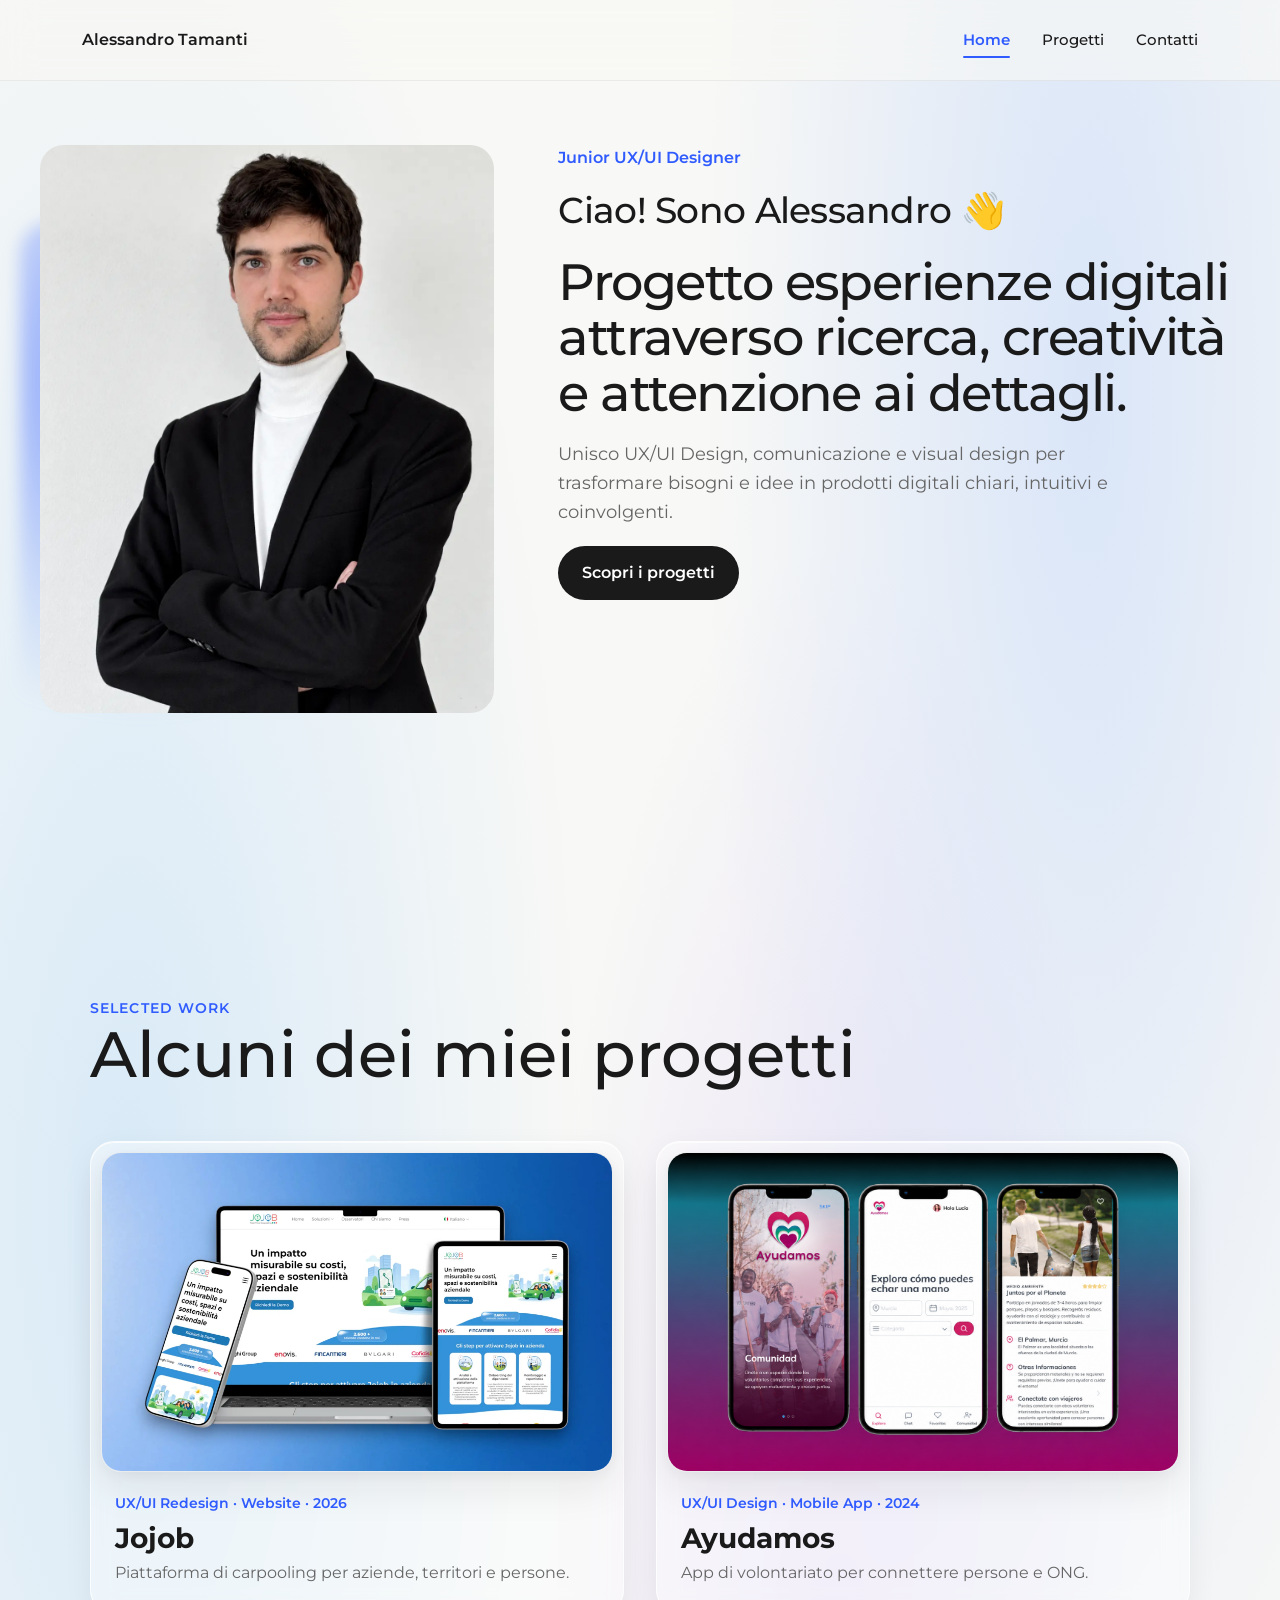
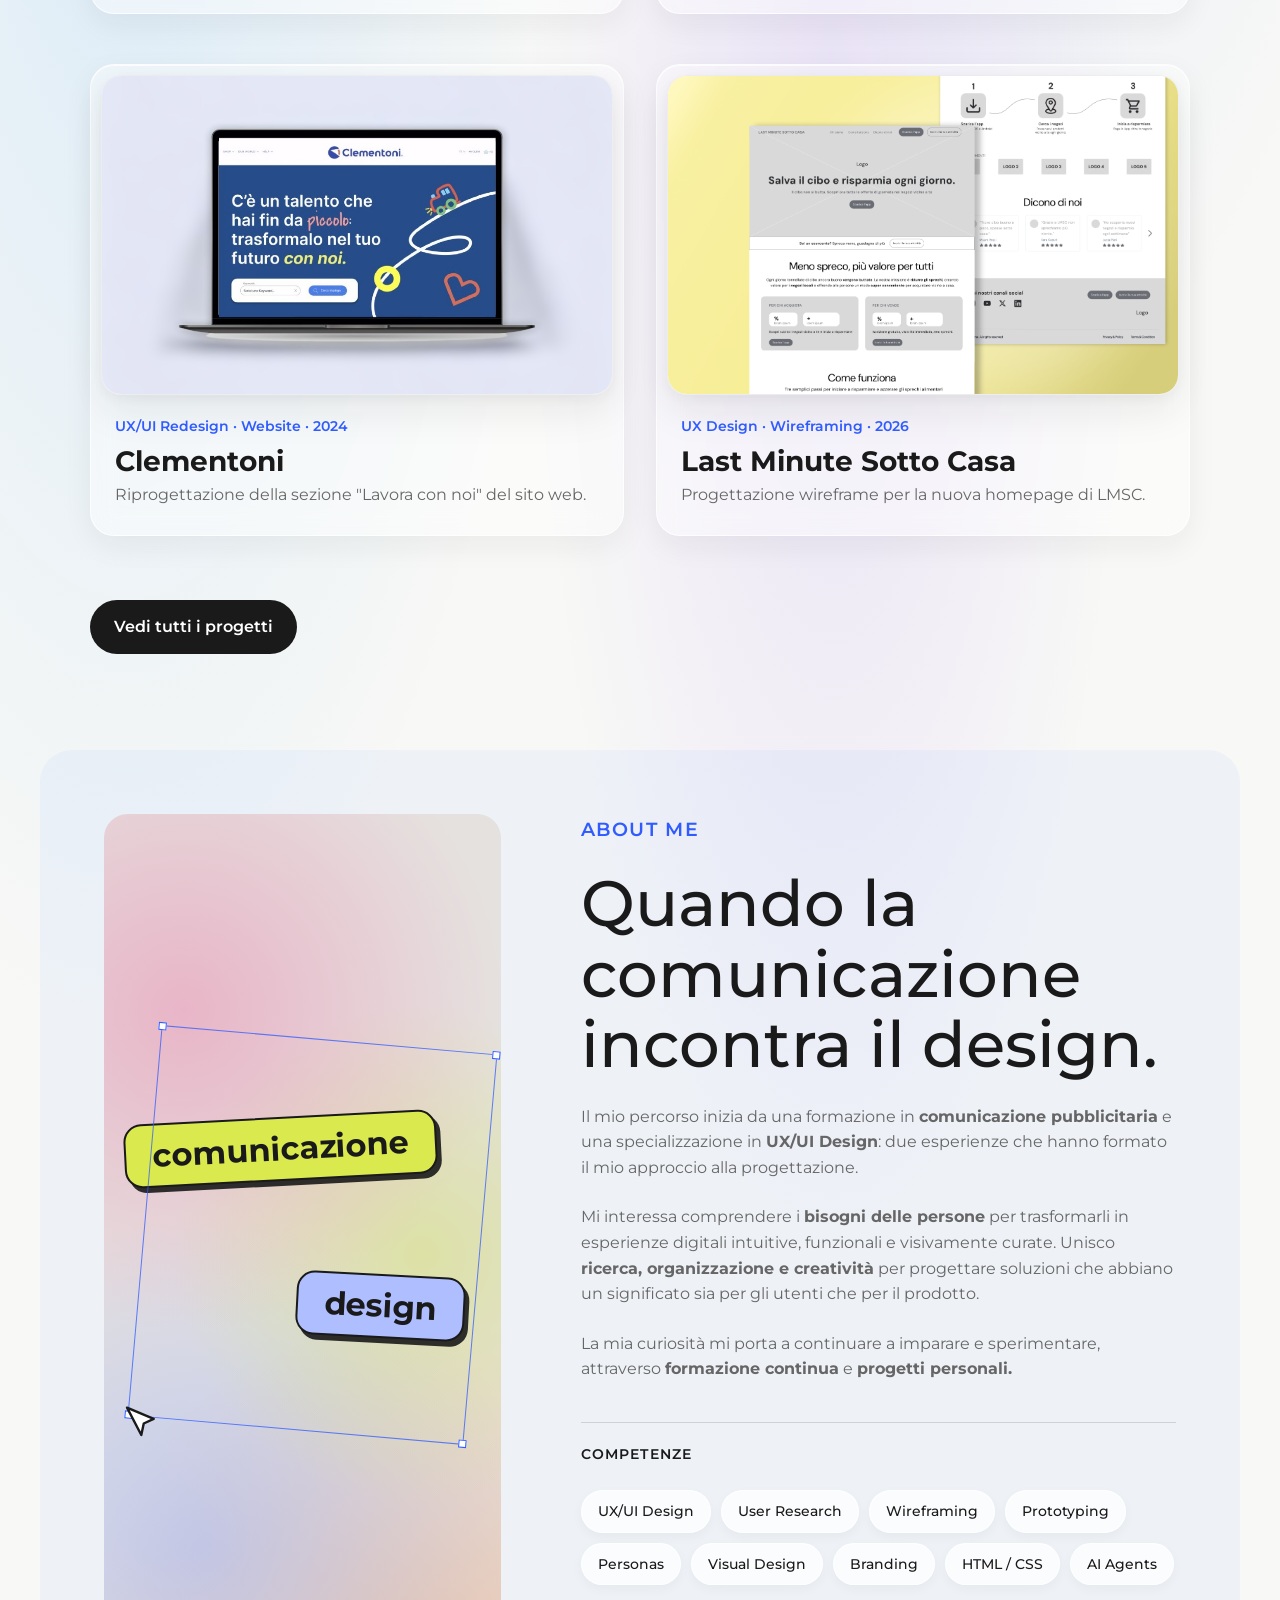
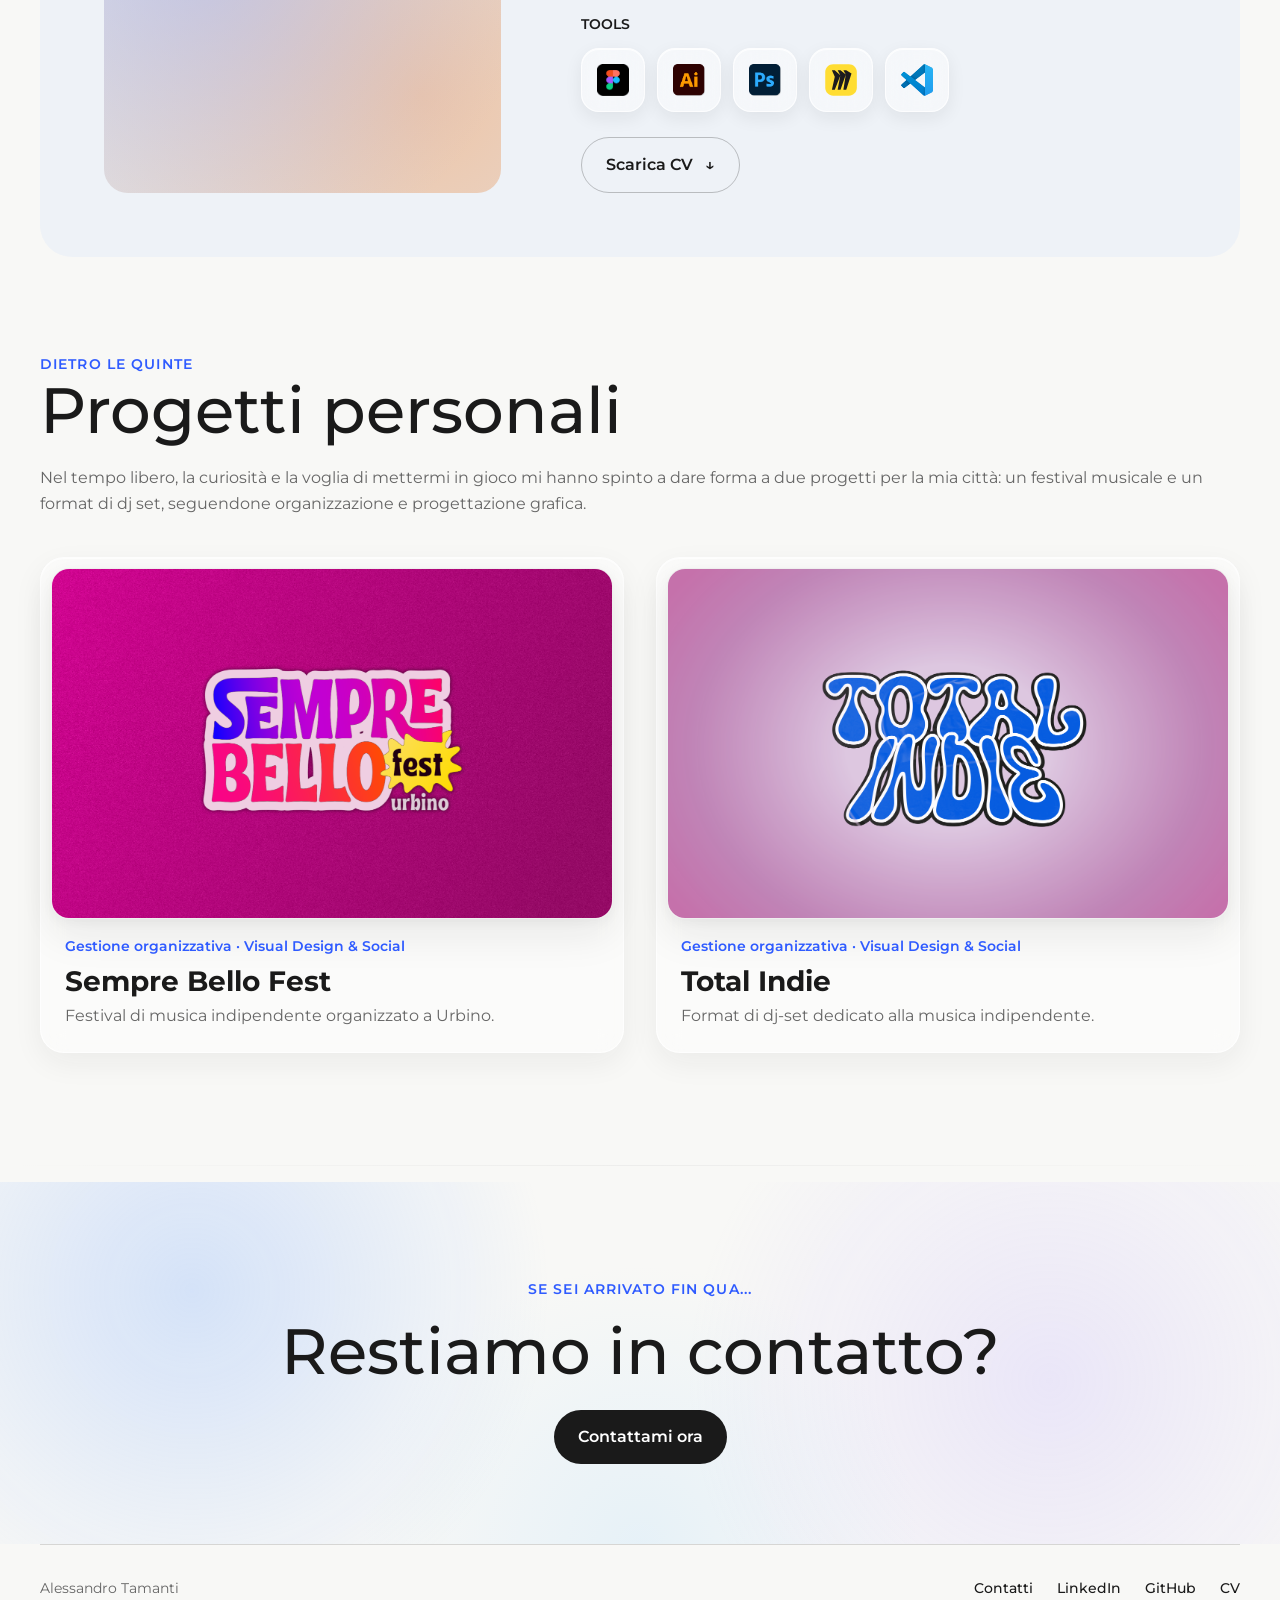
==== commit 17e6c95d: "Portfolio aggiornato" ====
--- a/index.html
+++ b/index.html
@@ -66,7 +66,7 @@
 <section class="hero">
            
     <div class="hero-image">
-                <img src="immagini/foto-portfolio.png"; alt="Alessandro Tamanti">
+                <img src="immagini/foto-portfolio.webp"; alt="Alessandro Tamanti">
             </div>
 
            
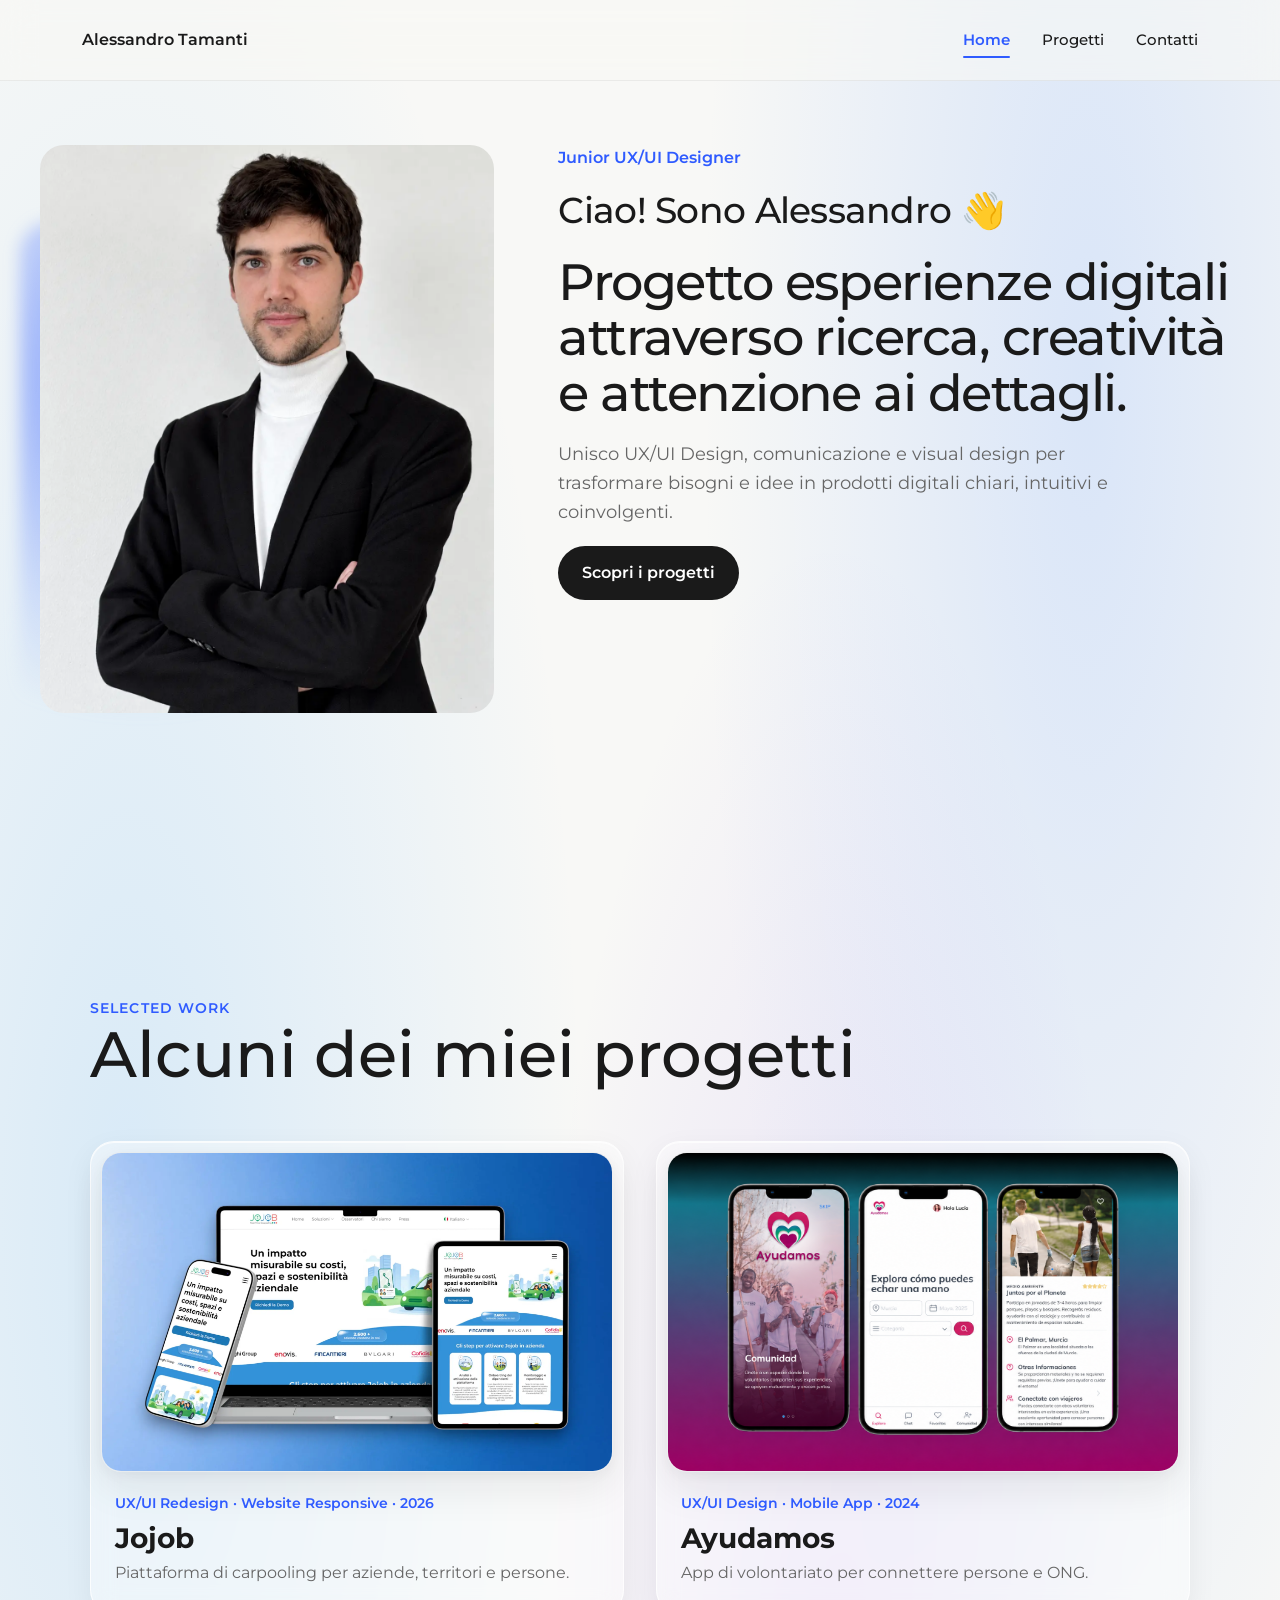
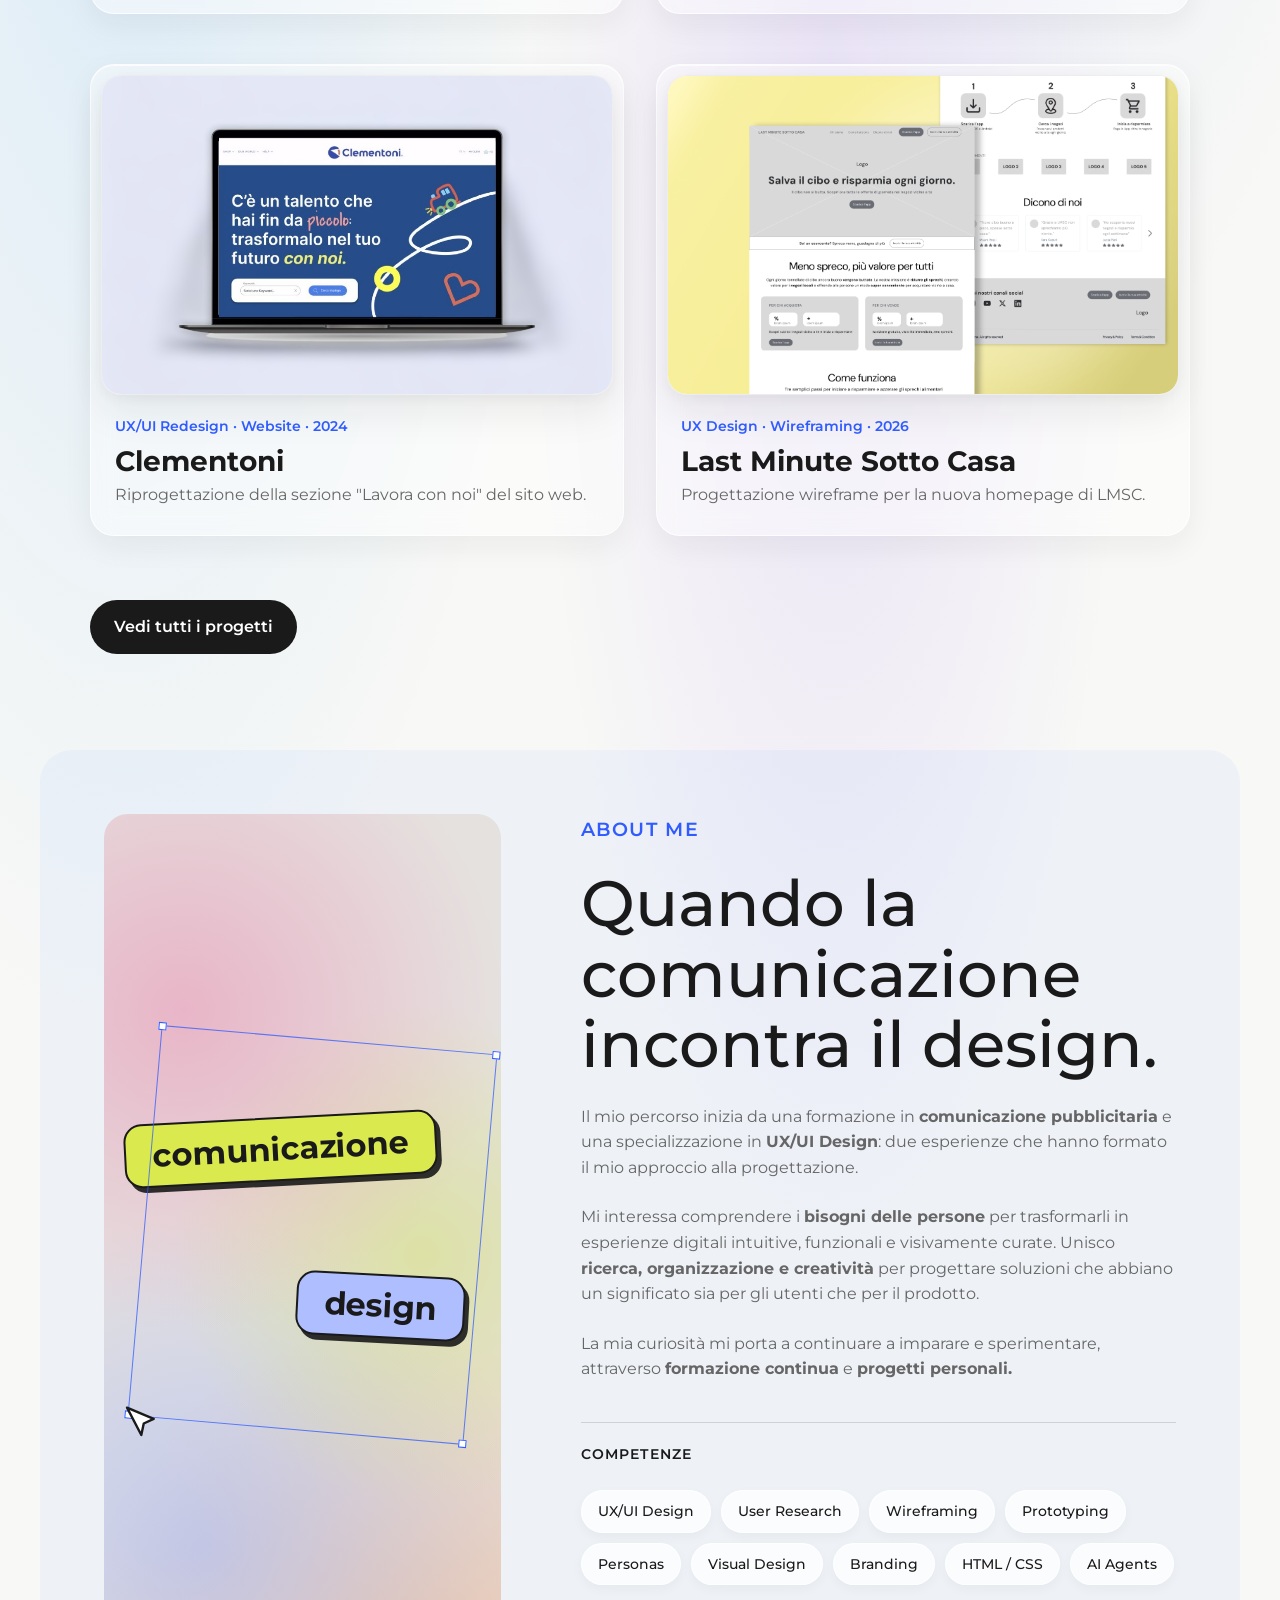
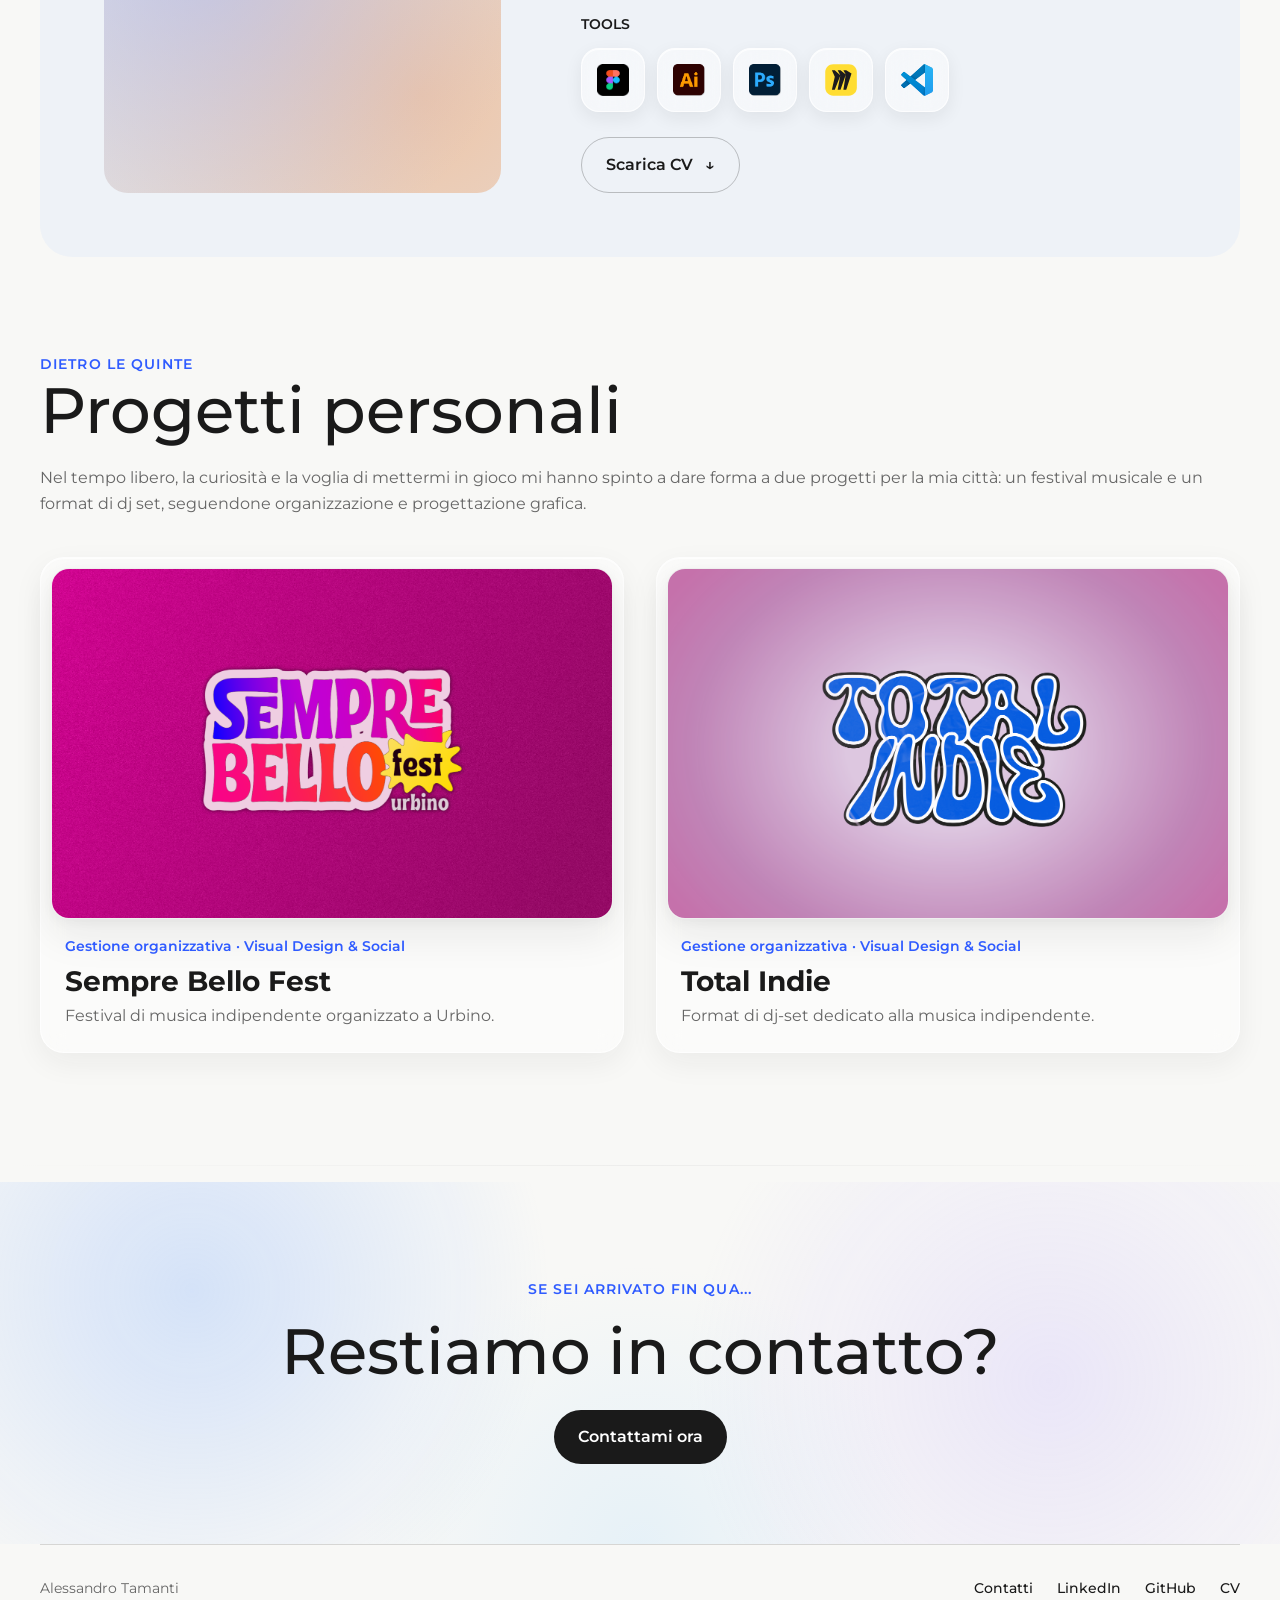
==== commit 1075c621: "Portfolio aggiornato" ====
--- a/index.html
+++ b/index.html
@@ -128,7 +128,7 @@
                         <div class="project-info">
 
                             <p class="project-category">
-                                UX/UI Redesign · Website · 2026
+                                UX/UI Redesign · Website Responsive · 2026
                             </p>
 
                             <h3>
--- a/css/style.css
+++ b/css/style.css
@@ -3614,4 +3614,1017 @@
   .case-campaign-card > span {
     margin-bottom: 16px;
   }
+}
+/* ========================================
+   JOJOB — PALETTE
+======================================== */
+.project-case--jojob {
+  --project-primary: #4174AD;
+  --project-secondary: #CE5F4D;
+  --project-tertiary: #5CA16A;
+  --project-accent: #4174AD;
+  --project-primary-soft: rgba(65, 116, 173, 0.24);
+  --project-secondary-soft: rgba(206, 95, 77, 0.14);
+  --project-tertiary-soft: rgba(92, 161, 106, 0.14);
+  /* Tonalità più scure per i piccoli accenti testuali */
+  --project-secondary-ink: #A94C3D;
+  --project-tertiary-ink: #55775C;
+}
+
+/* ========================================
+   JOJOB — HERO
+======================================== */
+.project-case--jojob .case-hero::before {
+  background: radial-gradient(ellipse at 88% 18%, var(--project-primary-soft), transparent 42%), radial-gradient(ellipse at 8% 72%, var(--project-secondary-soft), transparent 38%), radial-gradient(ellipse at 65% 85%, var(--project-tertiary-soft), transparent 34%);
+}
+
+.project-case--jojob .case-hero-image {
+  border-radius: 28px;
+  overflow: hidden;
+  filter: drop-shadow(18px 12px 14px rgba(65, 116, 173, 0.3)) drop-shadow(6px 10px 12px rgba(26, 26, 26, 0.06));
+}
+
+.project-case--jojob .case-hero-image img {
+  display: block;
+  width: 100%;
+  height: 100%;
+  -o-object-fit: cover;
+     object-fit: cover;
+  border-radius: inherit;
+}
+
+.project-case--jojob .jojob-project-note {
+  margin-top: 24px;
+  color: #555555;
+  font-size: 0.875rem;
+  line-height: 1.6;
+}
+
+/* ========================================
+   JOJOB — OVERVIEW
+======================================== */
+.project-case--jojob .case-overview-grid {
+  grid-template-columns: repeat(3, minmax(0, 1fr));
+}
+
+/* Card 01 — Blu */
+.project-case--jojob .case-overview-card {
+  --card-accent: var(--project-primary);
+}
+
+/* Card 02 — Rosso */
+.project-case--jojob .case-overview-card:nth-child(2) {
+  --card-accent: var(--project-secondary-ink);
+}
+
+/* Card 03 — Verde */
+.project-case--jojob .case-overview-card:nth-child(3) {
+  --card-accent: var(--project-tertiary-ink);
+}
+
+/* Barretta e numero condividono lo stesso colore */
+.project-case--jojob .case-overview-card::before {
+  background: var(--card-accent);
+}
+
+.project-case--jojob .case-overview-card .case-card-number {
+  display: block;
+  margin: 8px 0 20px;
+  color: var(--card-accent);
+}
+
+/* JOJOB — OMBRA INTERNA CARD */
+.project-case--jojob .case-overview-card {
+  --card-inner-shadow: rgba(65, 116, 173, 0.20);
+  box-shadow: inset 0 1px 0 rgba(255, 255, 255, 0.9), inset 0 0 24px var(--card-inner-shadow), 0 10px 30px rgba(26, 26, 26, 0.07);
+}
+
+.project-case--jojob .case-overview-card:nth-child(2) {
+  --card-inner-shadow: rgba(206, 95, 77, 0.20);
+}
+
+.project-case--jojob .case-overview-card:nth-child(3) {
+  --card-inner-shadow: rgba(92, 161, 106, 0.20);
+}
+
+/* ========================================
+   JOJOB — TABLET
+======================================== */
+@media (min-width: 768px) and (max-width: 1023px) {
+  .project-case--jojob .case-hero {
+    gap: 32px;
+  }
+  .project-case--jojob .case-overview-card {
+    padding: 24px;
+  }
+  .project-case--jojob .case-overview-card::before {
+    left: 24px;
+  }
+}
+/* ========================================
+   JOJOB — MOBILE
+======================================== */
+@media (max-width: 767px) {
+  .project-case--jojob .case-hero {
+    width: calc(100% - 40px);
+  }
+  .project-case--jojob .case-overview-grid {
+    grid-template-columns: 1fr;
+  }
+  .project-case--jojob .case-overview-card {
+    min-height: auto;
+  }
+  .project-case--jojob .case-overview-card::before {
+    left: 24px;
+  }
+}
+/* ========================================
+   JOJOB — ANALISI AS-IS
+======================================== */
+/* ========================================
+   JOJOB — VIDEO SITO ORIGINALE
+======================================== */
+.project-case--jojob .jojob-audit-visual {
+  width: 100%;
+  margin: 0 auto 80px;
+  padding: 16px;
+  box-sizing: border-box;
+  overflow: hidden;
+  border-radius: 24px;
+  background: rgba(255, 255, 255, 0.48);
+  border: 1px solid rgba(26, 26, 26, 0.07);
+  box-shadow: inset 0 1px 0 rgba(255, 255, 255, 0.85), 0 14px 36px rgba(65, 116, 173, 0.08);
+}
+
+.project-case--jojob .jojob-audit-visual video {
+  display: block;
+  width: 100%;
+  max-width: 100%;
+  height: auto;
+  max-height: 480px;
+  -o-object-fit: contain;
+     object-fit: contain;
+  border-radius: 14px;
+}
+
+.project-case--jojob .jojob-audit-visual figcaption {
+  margin-top: 16px;
+  color: #555555;
+  font-size: 0.875rem;
+  line-height: 1.6;
+}
+
+.project-case--jojob .jojob-audit-visual figcaption a {
+  display: inline-block;
+  color: var(--project-primary);
+  text-decoration: underline;
+  text-underline-offset: 3px;
+}
+
+.project-case--jojob .jojob-audit-visual a:focus-visible {
+  outline: 3px solid var(--project-primary);
+  outline-offset: 5px;
+}
+
+.project-case--jojob .jojob-audit-visual {
+  position: relative;
+  isolation: isolate;
+  background: rgba(255, 255, 255, 0.55);
+}
+
+@media (max-width: 767px) {
+  .project-case--jojob .jojob-audit-visual {
+    padding: 12px;
+    border-radius: 20px;
+  }
+}
+/* GRIGLIA CRITICITÀ */
+.project-case--jojob .jojob-audit-grid {
+  display: grid;
+  grid-template-columns: repeat(2, minmax(0, 1fr));
+  gap: 24px;
+}
+
+/* CARD */
+.project-case--jojob .jojob-audit-card {
+  --audit-accent: var(--project-primary);
+  --audit-shadow: rgba(65, 116, 173, 0.10);
+  position: relative;
+  padding: 32px;
+  overflow: hidden;
+  border-radius: 24px;
+  background: rgba(255, 255, 255, 0.46);
+  border: 1px solid rgba(255, 255, 255, 0.85);
+  box-shadow: inset 0 1px 0 rgba(255, 255, 255, 0.9), inset 0 0 24px var(--audit-shadow), 0 10px 30px rgba(26, 26, 26, 0.07);
+}
+
+.project-case--jojob .jojob-audit-card:nth-child(even) {
+  --audit-accent: var(--project-secondary-ink);
+  --audit-shadow: rgba(206, 95, 77, 0.10);
+}
+
+/* BARRETTA SUPERIORE */
+.project-case--jojob .jojob-audit-card::before {
+  content: "";
+  position: absolute;
+  top: 0;
+  left: 32px;
+  width: 64px;
+  height: 4px;
+  border-radius: 0 0 8px 8px;
+  background: var(--audit-accent);
+}
+
+/* NUMERO */
+.project-case--jojob .jojob-audit-number {
+  display: block;
+  margin: 8px 0 20px;
+  color: var(--audit-accent);
+  font-size: 0.875rem;
+  font-weight: 600;
+}
+
+/* TITOLI E TESTI */
+.project-case--jojob .jojob-audit-card h3,
+.project-case--jojob .jojob-audit-strengths h3 {
+  margin: 0 0 14px;
+  color: #1A1A1A;
+  font-size: 1.5rem;
+  line-height: 1.2;
+}
+
+.project-case--jojob .jojob-audit-card p,
+.project-case--jojob .jojob-audit-strengths p {
+  margin: 0;
+  color: #666666;
+  line-height: 1.6;
+}
+
+/* PUNTI DI FORZA */
+.project-case--jojob .jojob-audit-strengths {
+  margin-top: 32px;
+  padding: 32px;
+  border-radius: 24px;
+  border-left: 4px solid var(--project-tertiary);
+  background: rgba(92, 161, 106, 0.08);
+}
+
+/* MOBILE */
+@media (max-width: 767px) {
+  .project-case--jojob .jojob-audit-visual {
+    padding: 12px;
+    border-radius: 20px;
+  }
+  .project-case--jojob .jojob-audit-grid {
+    grid-template-columns: 1fr;
+    gap: 16px;
+  }
+  .project-case--jojob .jojob-audit-card,
+  .project-case--jojob .jojob-audit-strengths {
+    padding: 24px;
+    border-radius: 20px;
+  }
+  .project-case--jojob .jojob-audit-card::before {
+    left: 24px;
+  }
+}
+/* ========================================
+   JOJOB — BENCHMARKING
+======================================== */
+/* PIATTAFORME ANALIZZATE */
+.project-case--jojob .jojob-benchmark-scope {
+  display: grid;
+  grid-template-columns: repeat(2, minmax(0, 1fr));
+  gap: 32px;
+  margin-bottom: 40px;
+  padding: 24px 0;
+  border-top: 1px solid rgba(26, 26, 26, 0.12);
+  border-bottom: 1px solid rgba(26, 26, 26, 0.12);
+}
+
+.project-case--jojob .jojob-benchmark-scope h3 {
+  margin: 0 0 10px;
+  color: #1A1A1A;
+  font-size: 1.125rem;
+  line-height: 1.3;
+}
+
+.project-case--jojob .jojob-benchmark-scope p {
+  margin: 0;
+  color: #666666;
+  font-size: 0.9375rem;
+  line-height: 1.7;
+}
+
+/* JOJOB — SCREENSHOT BENCHMARK */
+.project-case--jojob .jojob-benchmark-visual {
+  width: 100%;
+  margin: 0 0 40px;
+  padding: 16px;
+  box-sizing: border-box;
+  border-radius: 24px;
+  background: rgba(255, 255, 255, 0.48);
+  border: 1px solid rgba(26, 26, 26, 0.07);
+  box-shadow: inset 0 1px 0 rgba(255, 255, 255, 0.85), 0 14px 36px rgba(65, 116, 173, 0.08);
+}
+
+.project-case--jojob .jojob-benchmark-visual > a {
+  display: block;
+  border-radius: 14px;
+}
+
+.project-case--jojob .jojob-benchmark-visual img {
+  display: block;
+  width: 100%;
+  height: auto;
+  border-radius: 14px;
+}
+
+.project-case--jojob .jojob-benchmark-visual figcaption {
+  margin-top: 16px;
+  color: #555555;
+  font-size: 0.875rem;
+  line-height: 1.6;
+}
+
+.project-case--jojob .jojob-benchmark-visual a:focus-visible {
+  outline: 3px solid var(--project-primary);
+  outline-offset: 5px;
+}
+
+/* JOJOB — GRADIENTE BENCHMARK */
+.project-case--jojob .jojob-benchmark-visual {
+  position: relative;
+  isolation: isolate;
+  background: rgba(255, 255, 255, 0.55);
+}
+
+.project-case--jojob .jojob-benchmark-visual::before {
+  content: "";
+  position: absolute;
+  inset: -24px;
+  z-index: -1;
+  border-radius: 40px;
+  background: radial-gradient(ellipse at 15% 20%, rgba(65, 116, 173, 0.24), transparent 55%), radial-gradient(ellipse at 85% 30%, rgba(206, 95, 77, 0.18), transparent 50%), radial-gradient(ellipse at 55% 90%, rgba(92, 161, 106, 0.2), transparent 55%);
+  filter: blur(28px);
+  pointer-events: none;
+}
+
+@media (max-width: 767px) {
+  .project-case--jojob .jojob-benchmark-visual {
+    margin-bottom: 24px;
+    padding: 12px;
+    border-radius: 20px;
+  }
+}
+/* GRIGLIA CARD */
+.project-case--jojob .jojob-benchmark-grid {
+  display: grid;
+  grid-template-columns: repeat(3, minmax(0, 1fr));
+  gap: 24px;
+}
+
+.project-case--jojob .jojob-benchmark-card {
+  display: flex;
+  flex-direction: column;
+}
+
+.project-case--jojob .jojob-benchmark-card > p {
+  color: #666666;
+  line-height: 1.6;
+}
+
+/* INDICAZIONE PROGETTUALE */
+.project-case--jojob .jojob-benchmark-card .jojob-benchmark-takeaway {
+  margin: 24px 0 0;
+  padding-top: 20px;
+  border-top: 1px solid rgba(26, 26, 26, 0.1);
+  color: #1A1A1A;
+}
+
+.project-case--jojob .jojob-benchmark-takeaway strong {
+  display: block;
+  margin-bottom: 8px;
+  color: var(--card-accent);
+  font-size: 0.875rem;
+  font-weight: 600;
+}
+
+/* TABLET E MOBILE */
+@media (max-width: 1023px) {
+  .project-case--jojob .jojob-benchmark-grid {
+    grid-template-columns: 1fr;
+    gap: 16px;
+  }
+  .project-case--jojob .jojob-benchmark-card {
+    min-height: auto;
+  }
+}
+@media (max-width: 767px) {
+  .project-case--jojob .jojob-benchmark-scope {
+    grid-template-columns: 1fr;
+    gap: 24px;
+    margin-bottom: 32px;
+  }
+}
+/* ========================================
+   JOJOB — RICERCA UTENTE
+======================================== */
+/* CAMPIONE */
+.project-case--jojob .jojob-research-sample {
+  display: grid;
+  grid-template-columns: minmax(160px, 0.65fr) minmax(0, 1.35fr);
+  align-items: center;
+  gap: 48px;
+  padding: 32px;
+  border-radius: 24px;
+  background: rgba(255, 255, 255, 0.46);
+  border: 1px solid rgba(26, 26, 26, 0.07);
+}
+
+.project-case--jojob .jojob-research-total strong {
+  display: block;
+  color: var(--project-primary);
+  font-size: clamp(4rem, 7vw, 6rem);
+  line-height: 1;
+  letter-spacing: -0.05em;
+}
+
+.project-case--jojob .jojob-research-total span {
+  display: block;
+  margin-top: 12px;
+  color: #1A1A1A;
+  font-size: 0.9375rem;
+  line-height: 1.5;
+}
+
+/* SUDDIVISIONE PARTECIPANTI */
+.project-case--jojob .jojob-research-breakdown {
+  display: grid;
+  grid-template-columns: repeat(3, minmax(0, 1fr));
+  gap: 24px;
+  margin: 0;
+  padding: 0;
+  list-style: none;
+}
+
+.project-case--jojob .jojob-research-breakdown strong {
+  display: block;
+  margin-bottom: 10px;
+  color: var(--project-primary);
+  font-size: 2.5rem;
+  line-height: 1;
+}
+
+.project-case--jojob .jojob-research-breakdown li:nth-child(2) strong {
+  color: var(--project-secondary-ink);
+}
+
+.project-case--jojob .jojob-research-breakdown li:nth-child(3) strong {
+  color: var(--project-tertiary-ink);
+}
+
+.project-case--jojob .jojob-research-breakdown span {
+  color: #555555;
+  font-size: 0.9375rem;
+  line-height: 1.5;
+}
+
+.project-case--jojob .jojob-research-note {
+  max-width: 760px;
+  margin: 20px 0 40px;
+  color: #555555;
+  font-size: 0.9375rem;
+  line-height: 1.6;
+}
+
+/* GRIGLIA RISULTATI */
+.project-case--jojob .jojob-research-grid {
+  display: grid;
+  grid-template-columns: repeat(2, minmax(0, 1fr));
+  gap: 24px;
+}
+
+/* La card persone usa il verde della palette */
+.project-case--jojob .case-overview-card.jojob-research-card--people {
+  --card-accent: var(--project-tertiary-ink);
+  --card-inner-shadow: rgba(92, 161, 106, 0.10);
+}
+
+/* ETICHETTA TARGET */
+.project-case--jojob .jojob-research-card > .jojob-research-target {
+  margin: 8px 0 28px;
+  color: var(--card-accent);
+  font-size: 0.875rem;
+  font-weight: 600;
+}
+
+/* DATO IN EVIDENZA */
+.project-case--jojob .jojob-research-stat {
+  margin-bottom: 28px;
+}
+
+.project-case--jojob .jojob-research-stat strong {
+  display: block;
+  margin-bottom: 12px;
+  color: var(--card-accent);
+  font-size: clamp(2.75rem, 4.5vw, 4rem);
+  line-height: 1;
+  letter-spacing: -0.04em;
+}
+
+.project-case--jojob .jojob-research-stat p,
+.project-case--jojob .jojob-research-card > p {
+  margin: 0;
+  color: #666666;
+  line-height: 1.6;
+}
+
+/* DIREZIONE PROGETTUALE */
+.project-case--jojob .jojob-research-card .jojob-research-direction {
+  margin-top: 24px;
+  padding-top: 20px;
+  border-top: 1px solid rgba(26, 26, 26, 0.1);
+  color: #1A1A1A;
+}
+
+.project-case--jojob .jojob-research-direction strong {
+  display: block;
+  margin-bottom: 8px;
+  color: var(--card-accent);
+  font-size: 0.875rem;
+  font-weight: 600;
+}
+
+/* NOTA TERRITORI */
+.project-case--jojob .jojob-research-limit {
+  margin-top: 32px;
+  padding: 32px;
+  border-radius: 24px;
+  border-left: 4px solid var(--project-secondary);
+  background: rgba(206, 95, 77, 0.07);
+}
+
+.project-case--jojob .jojob-research-limit h3 {
+  margin: 0 0 14px;
+  color: #1A1A1A;
+  font-size: 1.5rem;
+  line-height: 1.2;
+}
+
+.project-case--jojob .jojob-research-limit p {
+  margin: 0;
+  color: #666666;
+  line-height: 1.6;
+}
+
+/* ========================================
+   JOJOB — COLORI PER TARGET
+======================================== */
+/* CAMPIONE: aziende, territori, persone */
+.project-case--jojob .jojob-research-breakdown li:nth-child(1) strong {
+  color: var(--project-secondary-ink);
+}
+
+.project-case--jojob .jojob-research-breakdown li:nth-child(2) strong {
+  color: var(--project-tertiary-ink);
+}
+
+.project-case--jojob .jojob-research-breakdown li:nth-child(3) strong {
+  color: var(--project-primary);
+}
+
+/* CARD AZIENDE — ROSSO */
+.project-case--jojob .case-overview-card.jojob-research-card {
+  --card-accent: var(--project-secondary-ink);
+  --card-inner-shadow: rgba(206, 95, 77, 0.10);
+}
+
+/* CARD PERSONE — BLU */
+.project-case--jojob .case-overview-card.jojob-research-card--people {
+  --card-accent: var(--project-primary);
+  --card-inner-shadow: rgba(65, 116, 173, 0.10);
+}
+
+/* RIQUADRO TERRITORI — VERDE */
+.project-case--jojob .jojob-research-limit {
+  border-left-color: var(--project-tertiary);
+  background: rgba(92, 161, 106, 0.08);
+}
+
+/* TABLET */
+@media (max-width: 1023px) {
+  .project-case--jojob .jojob-research-sample {
+    grid-template-columns: 1fr;
+    gap: 32px;
+  }
+}
+/* MOBILE */
+@media (max-width: 767px) {
+  .project-case--jojob .jojob-research-sample,
+  .project-case--jojob .jojob-research-limit {
+    padding: 24px;
+    border-radius: 20px;
+  }
+  .project-case--jojob .jojob-research-breakdown {
+    grid-template-columns: 1fr;
+    gap: 20px;
+  }
+  .project-case--jojob .jojob-research-breakdown li {
+    display: grid;
+    grid-template-columns: 40px 1fr;
+    align-items: center;
+    gap: 16px;
+  }
+  .project-case--jojob .jojob-research-breakdown strong {
+    margin: 0;
+    font-size: 2rem;
+  }
+  .project-case--jojob .jojob-research-grid {
+    grid-template-columns: 1fr;
+    gap: 16px;
+  }
+}
+.project-case--jojob .jojob-research-total strong {
+  color: #545353;
+}
+
+/* ========================================
+   JOJOB — PERSONAS
+======================================== */
+.project-case--jojob .jojob-personas-grid {
+  display: grid;
+  grid-template-columns: repeat(3, minmax(0, 1fr));
+  gap: 24px;
+}
+
+/* COLORI PER TARGET */
+.project-case--jojob .case-overview-card.jojob-persona-card--companies {
+  --card-accent: var(--project-secondary-ink);
+  --card-inner-shadow: rgba(206, 95, 77, 0.20);
+}
+
+.project-case--jojob .case-overview-card.jojob-persona-card--territories {
+  --card-accent: var(--project-tertiary-ink);
+  --card-inner-shadow: rgba(92, 161, 106, 0.25);
+}
+
+.project-case--jojob .case-overview-card.jojob-persona-card--people {
+  --card-accent: var(--project-primary);
+  --card-inner-shadow: rgba(65, 116, 173, 0.20);
+}
+
+/* ETICHETTA TARGET */
+.project-case--jojob .jojob-persona-label {
+  margin: 8px 0 24px;
+  color: var(--card-accent);
+  font-size: 0.875rem;
+  font-weight: 600;
+}
+
+/* RITRATTO E NOME */
+.project-case--jojob .jojob-persona-header {
+  display: flex;
+  align-items: center;
+  gap: 16px;
+  margin-bottom: 28px;
+}
+
+.project-case--jojob .jojob-persona-header img {
+  display: block;
+  flex-shrink: 0;
+  width: 80px;
+  height: 80px;
+  -o-object-fit: cover;
+     object-fit: cover;
+  -o-object-position: center 25%;
+     object-position: center 25%;
+  border-radius: 18px;
+}
+
+.project-case--jojob .jojob-persona-header h3 {
+  margin: 0 0 6px;
+}
+
+.project-case--jojob .jojob-persona-header p {
+  margin: 0;
+  color: #666666;
+  font-size: 0.875rem;
+  line-height: 1.5;
+}
+
+/* BISOGNI E OSTACOLI */
+.project-case--jojob .jojob-persona-needs {
+  margin: 0;
+}
+
+.project-case--jojob .jojob-persona-needs dt {
+  margin-bottom: 8px;
+  color: #1A1A1A;
+  font-size: 0.875rem;
+  font-weight: 600;
+}
+
+.project-case--jojob .jojob-persona-needs dt:not(:first-child) {
+  margin-top: 20px;
+}
+
+.project-case--jojob .jojob-persona-needs dd {
+  margin: 0;
+  color: #666666;
+  line-height: 1.6;
+}
+
+.project-case--jojob .jojob-persona-card .jojob-persona-note {
+  margin-top: 24px;
+  padding-top: 16px;
+  border-top: 1px solid rgba(26, 26, 26, 0.1);
+  color: #555555;
+  font-size: 0.875rem;
+  line-height: 1.6;
+}
+
+/* ========================================
+   JOJOB — USER JOURNEY
+======================================== */
+.project-case--jojob .jojob-journey {
+  margin-top: 80px;
+}
+
+.project-case--jojob .jojob-journey .case-eyebrow {
+  margin-bottom: 14px;
+  color: var(--project-secondary-ink);
+}
+
+/* CONTENITORE TABELLA */
+.project-case--jojob .jojob-journey-scroll {
+  overflow-x: auto;
+  border: 1px solid rgba(26, 26, 26, 0.1);
+  border-radius: 24px;
+  background: rgba(255, 255, 255, 0.46);
+}
+
+.project-case--jojob .jojob-journey-scroll:focus-visible {
+  outline: 3px solid var(--project-secondary-ink);
+  outline-offset: 5px;
+}
+
+/* TABELLA */
+.project-case--jojob .jojob-journey-table {
+  width: 100%;
+  min-width: 780px;
+  border-collapse: collapse;
+  text-align: left;
+}
+
+.project-case--jojob .jojob-journey-table th,
+.project-case--jojob .jojob-journey-table td {
+  padding: 20px;
+  vertical-align: top;
+  font-size: 0.9375rem;
+  line-height: 1.6;
+}
+
+.project-case--jojob .jojob-journey-table thead {
+  color: #1A1A1A;
+  background: rgba(206, 95, 77, 0.08);
+}
+
+.project-case--jojob .jojob-journey-table th {
+  font-weight: 600;
+}
+
+.project-case--jojob .jojob-journey-table tbody th {
+  color: var(--project-secondary-ink);
+}
+
+.project-case--jojob .jojob-journey-table td {
+  color: #666666;
+}
+
+.project-case--jojob .jojob-journey-table tbody tr {
+  border-top: 1px solid rgba(26, 26, 26, 0.08);
+}
+
+.project-case--jojob .jojob-journey-hint {
+  display: none;
+}
+
+/* TABLET E MOBILE */
+@media (max-width: 1023px) {
+  .project-case--jojob .jojob-personas-grid {
+    grid-template-columns: 1fr;
+    gap: 16px;
+  }
+  .project-case--jojob .jojob-journey-hint {
+    display: block;
+    margin-top: 12px;
+    color: #555555;
+    font-size: 0.875rem;
+    line-height: 1.6;
+  }
+}
+@media (max-width: 767px) {
+  .project-case--jojob .jojob-journey {
+    margin-top: 56px;
+  }
+  .project-case--jojob .jojob-journey-scroll {
+    border-radius: 20px;
+  }
+}
+/* JOJOB — SCREENSHOT USER JOURNEY */
+.project-case--jojob .jojob-journey-visual {
+  width: 100%;
+  margin: 0;
+  padding: 16px;
+  box-sizing: border-box;
+  border-radius: 24px;
+  background: rgba(255, 255, 255, 0.48);
+  border: 1px solid rgba(26, 26, 26, 0.07);
+  box-shadow: inset 0 1px 0 rgba(255, 255, 255, 0.85), 0 14px 36px rgba(206, 95, 77, 0.1);
+}
+
+.project-case--jojob .jojob-journey-visual > a {
+  display: block;
+  border-radius: 14px;
+}
+
+.project-case--jojob .jojob-journey-visual img {
+  display: block;
+  width: 100%;
+  height: auto;
+  border-radius: 14px;
+}
+
+.project-case--jojob .jojob-journey-visual figcaption {
+  margin-top: 16px;
+  color: #555555;
+  font-size: 0.875rem;
+  line-height: 1.6;
+}
+
+.project-case--jojob .jojob-journey-visual a:focus-visible {
+  outline: 3px solid var(--project-secondary-ink);
+  outline-offset: 5px;
+}
+
+@media (max-width: 767px) {
+  .project-case--jojob .jojob-journey-visual {
+    padding: 12px;
+    border-radius: 20px;
+  }
+}
+.project-case--jojob .jojob-journey-comparison {
+  display: grid;
+  grid-template-columns: minmax(0, 1fr);
+  gap: 28px;
+}
+
+.project-case--jojob .jojob-journey-visual figcaption strong {
+  display: block;
+  margin-bottom: 4px;
+  color: #1A1A1A;
+}
+
+/* JOJOB — ARCHITETTURA DELL’INFORMAZIONE */
+.project-case--jojob .jojob-ia-visual {
+  width: 100%;
+  margin: 0 0 40px;
+  padding: 16px;
+  box-sizing: border-box;
+  border: 1px solid rgba(26, 26, 26, 0.07);
+  border-radius: 24px;
+  background: rgba(255, 255, 255, 0.48);
+  box-shadow: inset 0 1px 0 rgba(255, 255, 255, 0.85), 0 14px 36px rgba(65, 116, 173, 0.08);
+}
+
+.project-case--jojob .jojob-ia-visual > a {
+  display: block;
+  border-radius: 14px;
+}
+
+.project-case--jojob .jojob-ia-visual a:focus-visible {
+  outline: 3px solid var(--project-primary);
+  outline-offset: 5px;
+}
+
+.project-case--jojob .jojob-ia-visual img {
+  display: block;
+  width: 100%;
+  height: auto;
+  border-radius: 14px;
+}
+
+.project-case--jojob .jojob-ia-visual figcaption {
+  margin-top: 16px;
+  color: #555555;
+  font-size: 0.875rem;
+  line-height: 1.6;
+}
+
+.project-case--jojob .jojob-ia-decisions {
+  display: grid;
+  grid-template-columns: repeat(3, minmax(0, 1fr));
+  gap: 32px;
+  margin: 0;
+  padding: 0;
+  list-style: none;
+}
+
+.project-case--jojob .jojob-ia-decisions li {
+  min-width: 0;
+  padding-top: 20px;
+  border-top: 1px solid rgba(26, 26, 26, 0.16);
+}
+
+.project-case--jojob .jojob-ia-decisions h3 {
+  margin: 0 0 12px;
+  color: #1A1A1A;
+  font-size: 1.125rem;
+  line-height: 1.4;
+}
+
+.project-case--jojob .jojob-ia-decisions p {
+  margin: 0;
+  color: #555555;
+  line-height: 1.7;
+}
+
+@media (max-width: 1023px) {
+  .project-case--jojob .jojob-ia-decisions {
+    grid-template-columns: 1fr;
+    gap: 24px;
+  }
+}
+@media (max-width: 767px) {
+  .project-case--jojob .jojob-ia-visual {
+    padding: 12px;
+    border-radius: 20px;
+  }
+}
+/* JOJOB — ACCESSIBILITÀ */
+.project-case--jojob .jojob-accessibility-visual {
+  margin-bottom: 40px;
+}
+
+/* AZIENDE — ROSSO */
+.project-case--jojob .case-overview-card.jojob-accessibility-card--companies {
+  --card-accent: var(--project-secondary-ink);
+  --card-inner-shadow: rgba(206, 95, 77, 0.20);
+}
+
+/* TERRITORI — VERDE */
+.project-case--jojob .case-overview-card.jojob-accessibility-card--territories {
+  --card-accent: var(--project-tertiary-ink);
+  --card-inner-shadow: rgba(92, 161, 106, 0.25);
+}
+
+/* PERSONE — BLU */
+.project-case--jojob .case-overview-card.jojob-accessibility-card--people {
+  --card-accent: var(--project-primary);
+  --card-inner-shadow: rgba(65, 116, 173, 0.20);
+}
+
+/* SPAZIATURA CONTENUTI */
+.project-case--jojob .jojob-accessibility-card p + p {
+  margin-top: 16px;
+}
+
+/* NOTA NEUTRA */
+.project-case--jojob .jojob-accessibility-note {
+  margin-top: 32px;
+  padding: 24px;
+  border: 1px solid rgba(26, 26, 26, 0.12);
+  border-radius: 20px;
+  background: rgba(255, 255, 255, 0.48);
+}
+
+.project-case--jojob .jojob-accessibility-note p {
+  margin: 0;
+  color: #555555;
+  line-height: 1.7;
+}
+
+.project-case--jojob .jojob-accessibility-note strong {
+  color: #1A1A1A;
+}
+
+.project-case--jojob .jojob-accessibility-visual img {
+  display: block;
+  width: 100%;
+  height: auto;
+  max-height: 480px;
+  -o-object-fit: contain;
+     object-fit: contain;
+  border-radius: 14px;
+}
+
+.project-case--jojob .jojob-accessibility-note {
+  box-shadow: 0 8px 24px rgba(65, 116, 173, 0.5);
+}
+
+@media (max-width: 1023px) {
+  .project-case--jojob .jojob-accessibility-grid {
+    grid-template-columns: 1fr;
+  }
 }/*# sourceMappingURL=style.css.map */
